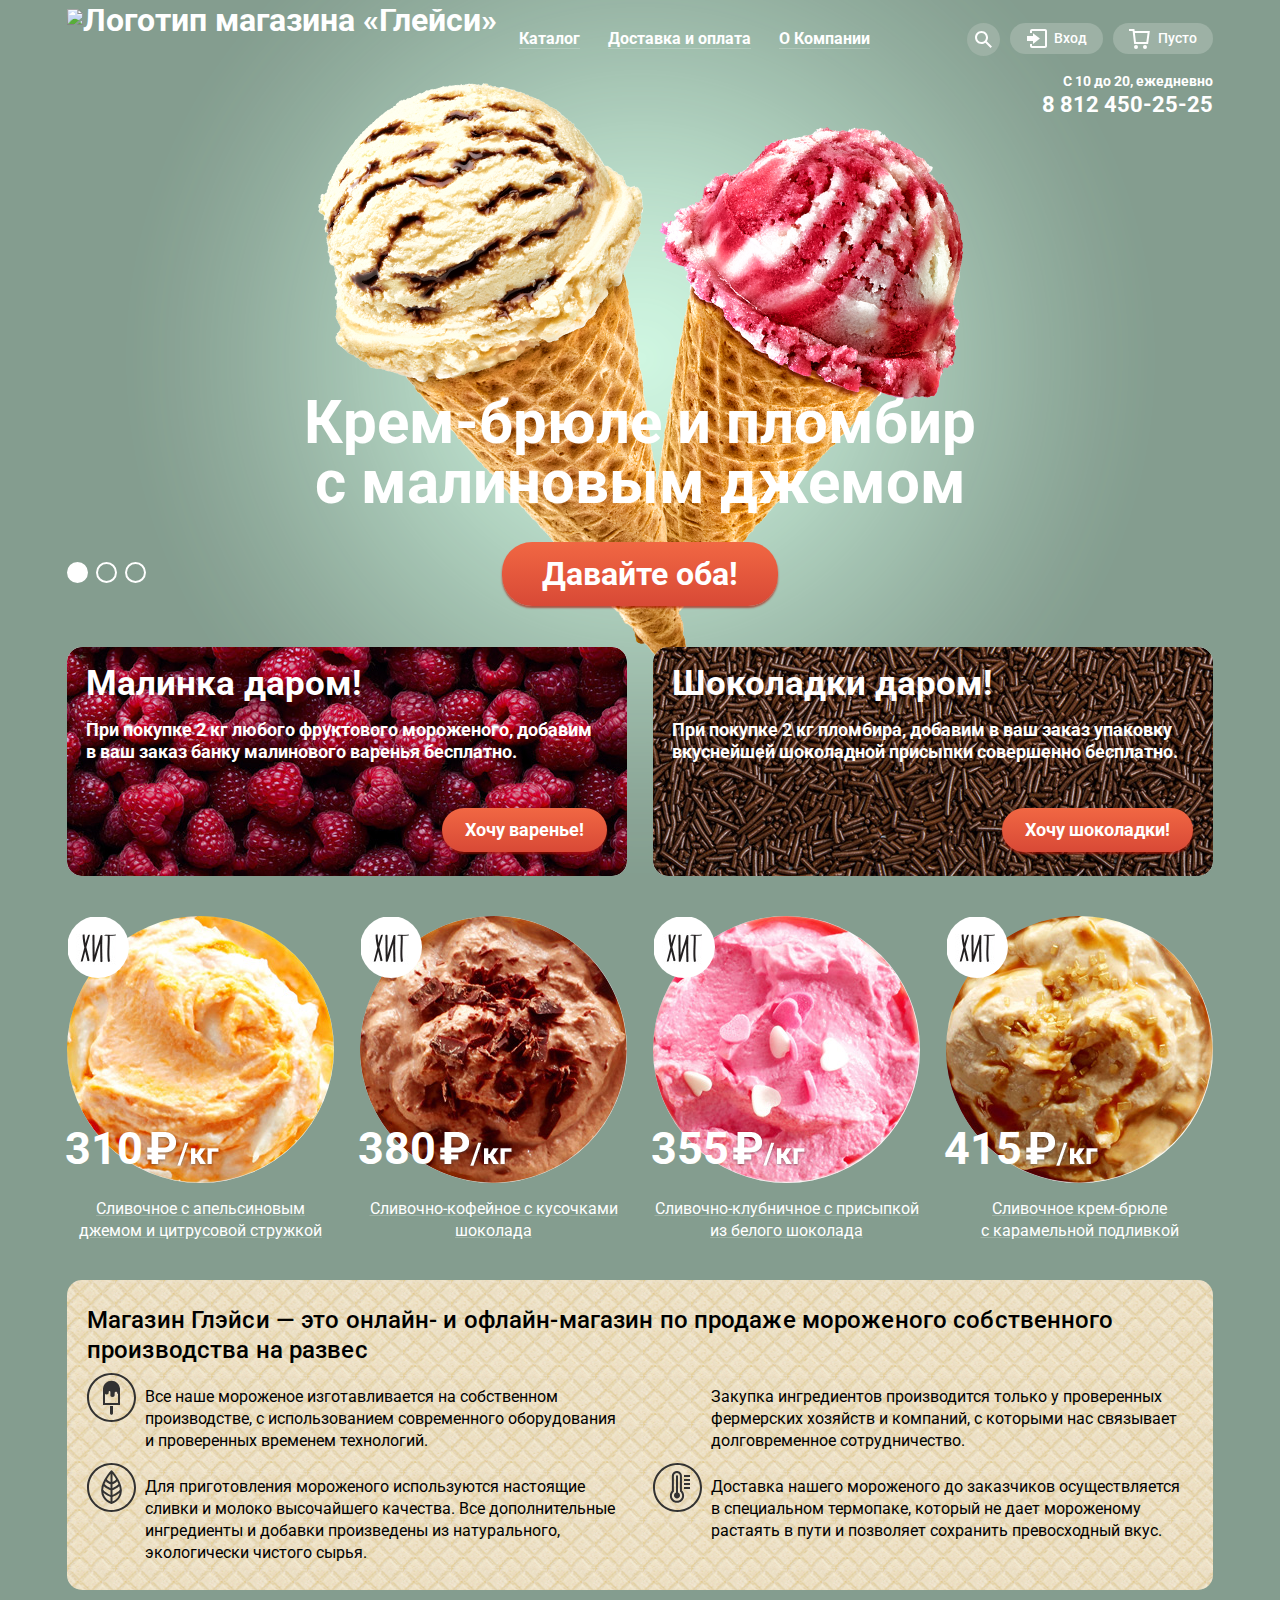
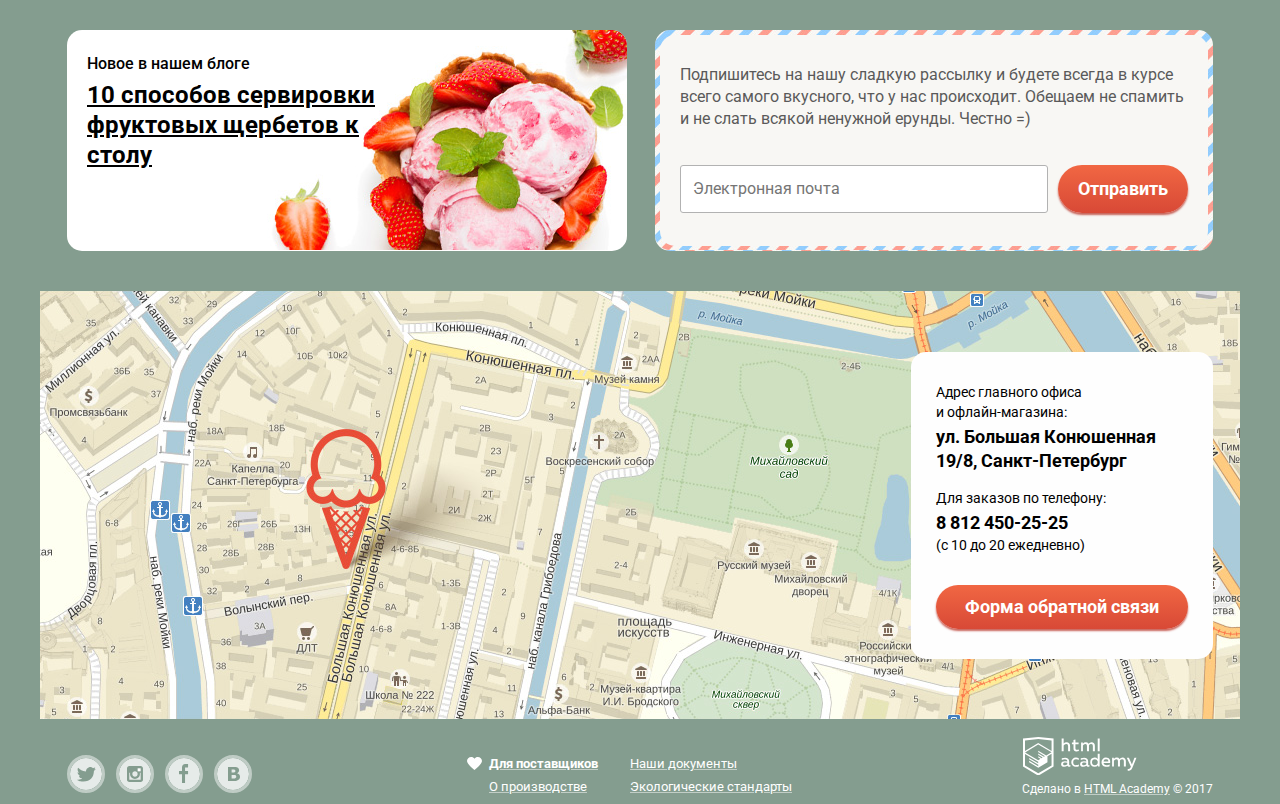
==== index.html @ 9ae114b9 "Исправил отступы на главной странице" ====
<!DOCTYPE html>
<html lang="ru">
  <head>
    <meta charset="utf-8">
    <title>Глейси - Магазин мороженого</title>
    <link href="https://fonts.googleapis.com/css?family=Roboto:400,500,700&amp;subset=cyrillic" rel="stylesheet">
    <link href="css/normalize.css" rel="stylesheet">
    <link href="css/style.css" rel="stylesheet">
  </head>
  <body>
    <input class="visually-hidden" type="radio" id="product-1" name="toggle" checked>
    <input class="visually-hidden" type="radio" id="product-2" name="toggle">
    <input class="visually-hidden" type="radio" id="product-3" name="toggle">
    <div class="site-wrapper">
      <header class="main-header container">
        <nav class="main-navigation">
          <h1 class="logo"><img src="img/logo.svg" width="156" height="65" alt="Логотип магазина «Глейси»"></h1>
          <ul class="site-navigation list-style">
            <li class="menu">
              <a href="#">Каталог</a>
              <section class="main-menu not-show modal-form">
                <ul class="list-style">
                  <li class="main-menu-item new-menu-item"><a href="#">Новинки</a></li>
                  <li class="main-menu-item"><a href="catalog.html">Сливочное</a></li>
                  <li class="main-menu-item"><a href="#">Щербеты</a></li>
                  <li class="main-menu-item"><a href="#">Фруктовый лед</a></li>
                  <li class="main-menu-item"><a href="#">Мелорин</a></li>
                </ul>
              </section>
            </li>
            <li><a href="#">Доставка и оплата</a></li>
            <li><a href="#">О Компании</a></li>
          </ul> 
          <div class="wrapper">
            <ul class="user-navigation list-style">
                <li class="modal-search">
                  <label class="user-link search-link" for="search-value">
                    <svg version="1.1" xmlns="http://www.w3.org/2000/svg" xmlns:xlink="http://www.w3.org/1999/xlink" x="0px" y="0px" width="17px" height="17px" viewBox="0 0 17 17" enable-background="new 0 0 17 17" xml:space="preserve">
                        <path fill="#FFFFFF" d="M16.958,15.527L11.75,10.32C12.533,9.247,13,7.93,13,6.5C13,2.91,10.09,0,6.5,0S0,2.91,0,6.5
                          S2.91,13,6.5,13c1.438,0,2.763-0.473,3.839-1.263l5.205,5.204L16.958,15.527z M6.5,11C4.019,11,2,8.981,2,6.5S4.019,2,6.5,2
                          S11,4.019,11,6.5S8.981,11,6.5,11z"/>
                    </svg>
                    Поиск
                  </label>
                  <form class="modal-form search-form not-show" action="https://echo.htmlacademy.ru" method="post">
                    <input class="form-field" type="text" id="search-value" name="search-request" placeholder="Что ищем?">
                  </form>
                </li>
                <li class="modal-login">
                  <span class="user-link login-link">Вход</span>
                    <form class="modal-form login-form not-show" action="https://echo.htmlacademy.ru" method="post">
                        <label>
                          <span class="visually-hidden">Логин</span>
                          <input class="form-field" type="text" name="login" placeholder="Электронная почта">
                        </label>
                        <label>
                          <span  class="visually-hidden">Пароль</span>  
                          <input class="form-field" type="password" name="password" placeholder="Пароль">
                        </label>
                      <button class="button" type="submit">Войти</button>
                      <p class="login-options link-dark">
                        <a href="#">Забыли пароль?</a>
                        <a href="#">Новая регистрация</a>
                      </p>
                    </form>
                </li>
                <li>
                  <span class="user-link cart-link">Пусто</span>
                </li>
            </ul>
            <div class="info">
              <p  class="schedule">С 10 до 20, ежедневно</p>
              <a class="phone" href="tel:+78124502525">8 812 450-25-25</a>
            </div>
          </div>
        </nav>
      </header>

      <main class="container">
        <section class="slider">
          <div class="slider-controls">
            <label for="product-1">Первый</label>
            <label for="product-2">Второй</label>
            <label for="product-3">Третий</label>
          </div>
          <ul class="slider-list list-style">
              <li class="slider-item slide" id="slide1">
                <h3 class="slide-title">
                  Крем-брюле и пломбир с малиновым джемом
                </h3>
                <a class="button slide-button" href="#">Давайте оба!</a>
              </li>
              <li class="slider-item slide" id="slide2">
                <h3 class="slide-title">
                  Шоколадный пломбир и лимонный сорбет
                </h3>
                <a class="button slide-button" href="#">Давайте оба!</a>
              </li>
              <li class="slider-item slide" id="slide3">
                <h3 class="slide-title">
                  Пломбир с помадкой и клубничный щербет
                </h3>
                <a class="button slide-button" href="#">Давайте оба!</a>
              </li>
          </ul>
        </section>
        <section class="actions">
          <h2 class="visually-hidden">Акции</h2>
          <ul class="action-list list-style">
            <li class="action-item">
              <h3>Малинка даром!</h3>
              <p>При покупке 2&nbsp;кг любого фруктового мороженого, добавим в&nbsp;ваш заказ банку малинового варенья бесплатно.</p>
              <a class="button">Хочу варенье!</a>
            </li>
            <li class="action-item">
              <h3>Шоколадки даром!</h3>
              <p>При покупке 2&nbsp;кг пломбира, добавим в&nbsp;ваш заказ упаковку вкуснейшей шоколадной присыпки совершенно бесплатно.</p>
              <a class="button">Хочу шоколадки!</a>
            </li>
          </ul>
        </section>
        <section class="bestsellers">
          <h2 class="visually-hidden">Хиты продаж</h2>
          <ul class="catalog-list list-style link-light">
            <li class="catalog-item">
              <article>
                <img src="img/icecream-1.jpg" width="267" height="267" alt="Сливочное с апельсиновым джемом и цитрусовой стружкой">
                <span class="catalog-price">310</span>
                <h3>
                  <a href="#">Сливочное с&nbsp;апельсиновым джемом и&nbsp;цитрусовой стружкой</a>
                </h3>
              </article>
            </li>
            <li class="catalog-item">
              <article>
                  <img src="img/icecream-2.jpg" width="267" height="267" alt="Сливочно-кофейное с кусочками шоколада">
                  <span class="catalog-price">380</span>
                  <h3>
                    <a href="#">Сливочно-кофейное с&nbsp;кусочками шоколада</a>
                  </h3>
                </article>
            </li>
            <li class="catalog-item">
              <article>
                <img src="img/icecream-3.jpg" width="267" height="267" alt="Сливочно-клубничное с присыпкой из белого шоколада">
                <span class="catalog-price">355</span>
                <h3>
                  <a href="#">Сливочно-клубничное с&nbsp;присыпкой из&nbsp;белого шоколада</a>
                </h3>
              </article>
            </li>
            <li class="catalog-item">
              <article>
                <img src="img/icecream-4.jpg" width="267" height="267" alt="Сливочное крем-брюле с карамельной подливкой">
                <span class="catalog-price">415</span>
                <h3>
                  <a href="#">Сливочное крем-брюле с&nbsp;карамельной подливкой</a>
                </h3>
              </article>
            </li>
          </ul>
        </section>
        <section class="about-us">
          <h2 class="visually-hidden">О нас</h2>
          <p class=about-us-description>Магазин Глэйси&nbsp;&mdash; это онлайн- и&nbsp;офлайн-магазин по&nbsp;продаже мороженого собственного производства на&nbsp;развес</p>
          <ul class="about-us-list list-style">
            <li class="about-us-item technology">
              <p>Все наше мороженое изготавливается на&nbsp;собственном производстве, с&nbsp;использованием современного оборудования и&nbsp;проверенных временем технологий.</p>
            </li>
            <li class="about-us-item ingredients">
              <p>Закупка ингредиентов производится только у&nbsp;проверенных фермерских хозяйств и&nbsp;компаний, с&nbsp;которыми нас связывает долговременное сотрудничество.</p>
            </li>
            <li class="about-us-item natural">
                <p>Для приготовления мороженого используются настоящие сливки и&nbsp;молоко высочайшего качества. Все дополнительные ингредиенты и&nbsp;добавки произведены из&nbsp;натурального, экологически чистого сырья.</p>
            </li>
            <li class="about-us-item delivery">
              <p>Доставка нашего мороженого до&nbsp;заказчиков осуществляется в&nbsp;специальном термопаке, который не&nbsp;дает мороженому растаять в&nbsp;пути и&nbsp;позволяет сохранить превосходный вкус.</p>
            </li>
          </ul>
        </section>
        <div class="columns">
          <article class="from-blog">
            <p class="from-blog-title">Новое в нашем блоге</p>
            <h2><a href="#">10 способов сервировки фруктовых щербетов к столу</a></h2>
          </article>
          <section class="subscribe">
            <div class="subscribe-inner">
              <h2 class="visually-hidden">Подписка</h2>
              <p class="subscribe-description">Подпишитесь на&nbsp;нашу сладкую рассылку и&nbsp;будете всегда в&nbsp;курсе всего самого вкусного, что у&nbsp;нас происходит. Обещаем не&nbsp;спамить и&nbsp;не&nbsp;слать всякой ненужной ерунды. Честно =)</p>
              <form class="subscribe-form" action="https://echo.htmlacademy.ru" method="post">
                <input class="subscribe-form-field" type="text" name="e-mail" placeholder="Электронная почта">
                <button class="button" type="submit">Отправить</button>
            </form>
            </div>
          </section>
        </div>
        <section class="map">
          <article class="adress">
            <p>Адрес главного офиса <br> и&nbsp;офлайн-магазина:</p>
            <p>ул. Большая Конюшенная 19/8, Санкт-Петербург</p>
            <p>Для заказов по&nbsp;телефону:</p>
            <a href="tel:+78124502525">8 812 450-25-25</a>
            <p>(с 10 до 20 ежедневно)</p>
            <button class="button" type="submit">Форма обратной связи</button>
          </article>
        </section>
        <section class="feedback not-show">
          <form action="https://echo.htmlacademy.ru" method="post">
            <h2 class="visually-idden">Форма обратной связи</h2>
            <p class="feedback-statement">Мы обязательно Вам ответим!</p>
            <p>
              <label>
                <span>Имя:</span>
                <input class="form-field" type="text" name="name" placeholder="Как вас зовут?">
              </label>
            </p>
            <p>
              <label>
                <span>E-mail:</span>
                <input class="form-field" type="text" name="email" placeholder="Ваша почта для ответа?">
              </label>
            </p>
            <p>
              <label>
                <span>Сообщение:</span>
                <textarea name="feedback" placeholder="Напишите что-нибудь..." rows="5"></textarea>
              </label>
            </p>
            <button class="button" type="submit">Отправить</button>
          </form>
          <button class="modal-close" type="button">Закрыть</button>
        </section>
      </main>

      <footer class="page-footer container">
        <div class="footer-social">
          <ul class="social-list list-style">
            <li class="social-button">
              <a href="#">
                <svg version="1.1" xmlns="http://www.w3.org/2000/svg" xmlns:xlink="http://www.w3.org/1999/xlink" x="0px" y="0px" width="32px" height="32px" viewBox="0 0 32 32" enable-background="new 0 0 32 32" xml:space="preserve">
                  <path fill="#FFFFFF" d="M16,0C7.164,0,0,7.164,0,16c0,8.837,7.164,16,16,16c8.837,0,16-7.163,16-16C32,7.164,24.837,0,16,0z
                    M23.944,12.809c-0.251,6.516-3.463,10.832-10.992,10.702c-0.14,0-0.205,0-0.233,0c-0.015,0-0.021,0-0.021,0
                    c-0.029,0-0.094,0-0.232,0c-0.447,0-4.543-0.443-5.344-1.823c2.479,0.19,4.247-0.406,5.12-1.136
                    c-1.048-0.289-2.923-0.461-3.251-2.848c0.384,0.104,0.618,0.221,1.299,0.113c-1.307-0.824-2.758-1.519-2.679-3.643
                    c0.311,0.317,1.164,0.518,1.46,0.457c-0.768-0.233-2.149-3.244-0.974-4.781c1.984,1.79,4.075,3.482,7.804,3.643
                    c0.227-2.214,1.24-3.699,3.168-4.325c1.84-0.479,3.255,0.26,3.901,1.138c0.737-0.224,1.453-0.466,2.193-0.685
                    c-0.004,0.833-0.569,1.463-0.935,1.709c0.747,0.165,1.423-0.475,1.423-0.475C25.467,11.818,24.557,12.58,23.944,12.809z"/>
                </svg>
                Твиттер
              </a>
            </li>
            <li class="social-button">
              <a href="#">
                  <svg version="1.1" id="Layer_1" xmlns="http://www.w3.org/2000/svg" xmlns:xlink="http://www.w3.org/1999/xlink" x="0px" y="0px" width="32px" height="32px" viewBox="0 0 32 32" enable-background="new 0 0 32 32" xml:space="preserve">
                    <path fill="#FFFFFF" d="M20.916,16c0,2.728-2.211,4.938-4.938,4.938S11.039,18.728,11.039,16c0-0.394,0.051-0.773,0.138-1.14
                      h-0.897v6.838h11.396V14.86h-0.897C20.865,15.227,20.916,15.606,20.916,16z"/>
                    <path fill="#FFFFFF" d="M15.978,18.659c1.466,0,2.659-1.193,2.659-2.659s-1.193-2.659-2.659-2.659
                      c-1.466,0-2.659,1.193-2.659,2.659S14.511,18.659,15.978,18.659z"/>
                    <rect x="18.637" y="10.302" fill="#FFFFFF" width="3.039" height="3.039"/>
                    <path fill="#FFFFFF" d="M16,0C7.164,0,0,7.164,0,16c0,8.837,7.164,16,16,16c8.837,0,16-7.163,16-16C32,7.164,24.837,0,16,0z
                       M23.955,21.698c0,1.254-1.025,2.279-2.279,2.279H10.279C9.026,23.978,8,22.952,8,21.698V10.302c0-1.253,1.026-2.279,2.279-2.279
                      h11.396c1.254,0,2.279,1.026,2.279,2.279V21.698z"/>
                  </svg>
                  Инстаграм    
              </a>
            </li>
            <li  class="social-button">
              <a href="#">
                  <svg version="1.1" id="Layer_1" xmlns="http://www.w3.org/2000/svg" xmlns:xlink="http://www.w3.org/1999/xlink" x="0px" y="0px" width="32px" height="32px" viewBox="0 0 32 32" enable-background="new 0 0 32 32" xml:space="preserve">
                    <path fill="#FFFFFF" d="M16,0C7.164,0,0,7.163,0,16s7.164,16,16,16c8.837,0,16-7.164,16-16S24.837,0,16,0z M20.062,9.455h-3.021
                      v3.444h3.021v3.445h-3.021v8.61h-3.021v-8.61H11v-3.445h3.021V9.455c0-1.902,1.353-3.445,3.021-3.445h3.021V9.455z"/>
                  </svg>
                  Фейсбук  
              </a>
            </li>
            <li class="social-button">
              <a href="#">
                <svg version="1.1" id="Layer_1" xmlns="http://www.w3.org/2000/svg" xmlns:xlink="http://www.w3.org/1999/xlink" x="0px" y="0px" width="32px" height="32px" viewBox="0 0 32 32" enable-background="new 0 0 32 32" xml:space="preserve">
                  <path fill="#FFFFFF" d="M16.637,14.495c0.402-0.019,0.719-0.082,0.951-0.188c0.326-0.145,0.54-0.33,0.641-0.559
                    c0.101-0.229,0.15-0.496,0.15-0.797c0-0.232-0.058-0.465-0.174-0.697c-0.116-0.232-0.322-0.405-0.617-0.517
                    c-0.264-0.1-0.592-0.155-0.984-0.165c-0.392-0.009-0.943-0.014-1.652-0.014h-0.339v2.965h0.565
                    C15.749,14.523,16.235,14.514,16.637,14.495z"/>
                  <path fill="#FFFFFF" d="M18.118,17.084c-0.282-0.081-0.672-0.125-1.166-0.132c-0.494-0.006-1.012-0.009-1.55-0.009h-0.79v3.493
                    h0.264c1.014,0,1.74-0.003,2.18-0.009c0.438-0.007,0.843-0.088,1.212-0.245c0.377-0.157,0.633-0.364,0.774-0.625
                    s0.214-0.562,0.214-0.9c0-0.446-0.088-0.788-0.261-1.03C18.825,17.386,18.531,17.204,18.118,17.084z"/>
                  <path fill="#FFFFFF" d="M16,0C7.164,0,0,7.164,0,16c0,8.837,7.164,16,16,16c8.837,0,16-7.163,16-16C32,7.164,24.837,0,16,0z
                      M22.602,20.531c-0.273,0.533-0.646,0.976-1.124,1.327c-0.552,0.415-1.161,0.71-1.823,0.886s-1.501,0.264-2.519,0.264h-6.121V8.987
                    h5.443c1.13,0,1.957,0.038,2.48,0.113c0.524,0.076,1.045,0.242,1.561,0.5c0.533,0.27,0.929,0.632,1.189,1.087
                    c0.26,0.455,0.392,0.975,0.392,1.558c0,0.678-0.179,1.278-0.536,1.795c-0.358,0.518-0.863,0.92-1.517,1.208v0.075
                    c0.917,0.182,1.642,0.559,2.179,1.13c0.537,0.571,0.807,1.325,0.807,2.261C23.013,19.392,22.875,19.997,22.602,20.531z"/>
                </svg>
                 Вконтакте 
              </a>
            </li>
        </ul>
        </div>
        <nav class="footer-navigation link-light">
          <ul class="footer-navigation-list list-style">
            <div class="column">
              <li class="footer-navigation-item footer-navigation-importantitem"><a href="#">Для поставщиков</a></li>
              <li class="footer-navigation-item"><a href="#">О производстве</a></li>
            </div>
            <div class="column">
              <li class="footer-navigation-item"><a href="#">Наши документы</a></li>
              <li class="footer-navigation-item"><a href="#">Экологические стандарты</a></li>
            </div> 
          </ul>
        </nav>
        <p class="footer-copyright link-light">
          <a class="logo" href="https://htmlacademy.ru/intensive/htmlcss"><img src="img/logo-htmlacademy-small.svg" width="120" height="38" alt="HTML Academy"></a>
          Сделано в <a href="https://htmlacademy.ru/intensive/htmlcss">HTML Academy</a> © 2017
        </p>
      </footer>

    </div>
  </body>
</html>
---- css/style.css ----
body {
	margin: 0;
	padding: 0;
  font-family: "Roboto", sans-serif;
	font-size: 16px;
	line-height: 22px;
	font-weight: 400;
	color: #ffffff;
	background-color: #849d8f;
}

.site-wrapper {
	min-width: 940px;
	background-color: #849d8f;
	background-image: url("../img/icecream-slide-1.png");
	background-repeat: no-repeat;
	background-position: top center;
	min-height: 100vh;
	transition: background-image 0.5s ease, background-color 0.5s ease;
  }

.site-wrapper::before,
.site-wrapper::after {
	content: "";

	visibility: hidden;
}
	
.site-wrapper::before {
	background-image: url("../img/icecream-slide-2.png");
}
	
.site-wrapper::after {
	background-image: url("../img/icecream-slide-3.png");
}

.not-show {
	display: none;
}

.list-style {
	list-style: none;
	padding: 0;
	margin: 0;
}

.main-header a {
	text-decoration: none;
}

.main-navigation {
	display: flex;
	padding:0;
	margin:0;
	padding-top:9px;
}

.main-navigation .logo {
	padding: 0;
	margin: 0;
	margin-right: 8px;
}

.site-navigation {
	display: flex;
	justify-content: flex-start;
	align-items: flex-start;

	font-size: 16px;
	line-height: 18px;
	font-weight: 700;

	padding-top: 13px;

}

.site-navigation li {
	padding: 0;
	margin: 0;
}

.site-navigation a {
	display: block;
	margin: 0;
	padding: 8px 14px;
	position: relative;
	color: #ffffff;
}

.site-navigation a::after {
	content: "";
	position: absolute;
	left: 14px;
	right: 14px;
	bottom: 7px;
	display: inline-block;
	height: 1px;
	background-color: rgba(255,255,255,0.2)
}

.site-navigation a:hover,
.site-navigation a:focus {
	background-color: #f7f6f3;
	color: #000000;
	border-radius: 50px;
}

.user-navigation {
	font-size: 14px;
	line-height: 16px;
	font-weight: 500;
	display: flex;
	padding-top: 14px;
	margin-bottom: 17px; 
}

.user-link {
	display: block;
	padding: 7px 16px;
	margin-right:10px;
	background-color: #9db1a5;
	border-radius: 50px;
	padding-bottom: 8px;
}

.user-link:hover {
	background-color: #f4f3f0;
	color: #000000;
}

.cart-link {
	position: relative;
	padding-left: 45px;
	margin-right: 0;
}

.cart-link::before {
	content: "";
  width: 25px;
  height: 25px;
	position: absolute;
	left: 14px;
	top: 3px;
	background-image: url(../img/cart-empty.svg);
	background-repeat: no-repeat;
	background-position: center center;
}

.cart-link:hover::before {
	background-image: url(../img/cart-empty-hover.svg);
}

.not-empty {
	position: relative;
	padding-left: 47px;
	background-color: #f7f6f3;
	color: #000000;
}

.not-empty::before {
	content: "";
  width: 25px;
  height: 25px;
	position: absolute;
	left:16px;
	top: 4px;
	background-image: url(../img/cart-full.svg);
	background-repeat: no-repeat;
	background-position: center;
}

.login-link {
	position: relative;
	padding-left: 44px;
}

.login-link::before {
	content: "";
  width: 25px;
  height: 25px;
	position: absolute;
	left: 15px;
	top: 3px;
	background-image: url(../img/enter.svg);
	background-repeat: no-repeat;
	background-position: center center;
}

.login-link:hover::before {
	background-image: url(../img/enter-hover.svg);
}

.search-link {
	position: relative;
	font-size: 0;
	line-height: 0;
	padding: 8px;
}

.search-link:hover path {
	fill: #000000;
}

.info{
	margin: 0;
	padding: 0;
}

.info p {
	margin: 0;
	padding: 0;
}

.info .schedule {
	font-size: 14px;
	line-height: 16px;
	font-weight:700;
	text-align: end;
	margin-bottom: 4px;
}

.phone {
	font-size: 22px;
	line-height: 24px;
	color: #ffffff;
	text-decoration: none;
	font-weight:700;
}

.slider {
	position: relative;
	padding-top: 275px;
	text-align: center;
	color: #ffffff;
}

.slide-title {
	width: 700px;
	margin: 0 auto;
	margin-bottom: 29px;
	font-size: 60px;
	line-height: 60px;
	font-weight: 700;
}

.slider .button {
	padding: 10px 40px;
	font-weight: 700;
  font-size: 32px;
	line-height: 44px;
	text-decoration: none;
	margin-bottom: 41px;
}

.slider-controls label {
  display: inline-block;
  width: 17px;
  height: 17px;
  margin-right: 8px;
  vertical-align: top;
  background-color: transparent;
  border: 2px solid #ffffff;
  border-radius: 50%;
  cursor: pointer;
}

.slider-controls {
  position: absolute;
  bottom: 63px;
  left: 0;
  z-index: 20;
  font-size: 0;
}

.slide {
	display: none;
}

#product-1:checked ~ .site-wrapper #slide1,
#product-2:checked ~ .site-wrapper #slide2,
#product-3:checked ~ .site-wrapper #slide3 {
  display: block;
}

#product-1:checked ~ .site-wrapper label[for="product-1"],
#product-2:checked ~ .site-wrapper label[for="product-2"],
#product-3:checked ~ .site-wrapper label[for="product-3"] {
  background-color: #ffffff;
}

#product-1:checked ~ .site-wrapper {
  background-color: #849d8f;
  background-image: url("../img/icecream-slide-1.png");
}

#product-2:checked ~ .site-wrapper {
  background-color: #8996a6;
  background-image: url("../img/icecream-slide-2.png");
}

#product-3:checked ~ .site-wrapper {
  background-color: #9d8b84;
  background-image: url("../img/icecream-slide-3.png");
}

.action-list {
	display:flex;
	justify-content: space-between;
}

.action-item {
	box-sizing: border-box;
	padding-top: 16px;
	padding-left:  19px;
	padding-bottom: 24px;
	padding-right: 20px; 
	width: 560px;
	border-radius: 15px;
	background-color: #5a5a5a;
	position: relative;
	display: flex;
	flex-direction: column;
}

.action-item:first-child {
	background-color: #611020;
	background-image: url("../img/raspberry-back.jpg");
	background-repeat: no-repeat;
	background-position: top center;
}

.action-item:last-child {
	background-color: #41281d;
	background-image: url("../img/chokolate-back.jpg");
	background-repeat: no-repeat;
	background-position: top center;
}

.action-item h3 {
	padding: 0;
	margin: 0;
	font-size: 35px;
	line-height: 41px;
	font-weight: 700;
	margin-bottom: 15px;
}

.action-item p {
	padding: 0;
	margin: 0;
	font-size: 18px;
	line-height: 22px;
	font-weight: 700;
	margin-bottom: 45px;
}

.action-item .button {
	align-self: flex-end;
	padding: 10px 23px;
}

.actions {
	margin-bottom: 40px;
}

.bestsellers .catalog-item::before
{
	content: "";
	width: 62px;
	height: 62px;
	position: absolute;
	background-image: url("../img/hit.jpg");
	background-repeat: no-repeat;
	background-position: center center;
	border-radius: 50%;
}

.bestsellers {
	margin-bottom: 20px;
}

.about-us {
	background-color: #dfd7c0;
	background-image: url(../img/wafle-back-piece.jpg);
	background-repeat: repeat;
	border-radius: 15px;
	color: #000000;
	box-sizing: border-box;
	padding: 25px 20px;
	padding-bottom: 18px;
	margin-bottom: 40px;
}

.about-us-description {
	font-size: 24px;
	line-height: 30px;
	font-weight: 500;
	letter-spacing: 0.005em;
	margin: 0;
	padding: 0;
	padding-bottom: 5px;
}

.about-us-list {
	display: flex;
	flex-wrap: wrap;
	justify-content: space-between;
	align-items: flex-start;
}

.about-us-item {
	width: 540px;
	padding: 0;
	margin:0;
}

.about-us-item p {
	padding-left: 58px;
	padding-top: 16px;
	padding-right: 0;
	padding-bottom: 8px;
	margin:0;
	position: relative;
}

.technology p::before {
	content: "";
	position: absolute;
	width: 49px;
	height: 49px;
	background-image: url(../img/icecream.svg);
	background-repeat: no-repeat;
	background-position: center center;
	left: 0px;
	top: 3px;
}

.ingredients p::before {
	content: "";
	position: absolute;
	width: 49px;
	height: 49px;
	background-image: url(../img/cow.svg);
	background-repeat: no-repeat;
	background-position: center center;
	left: 0px;
	top: 3px;
}

.natural p::before {
	content: "";
	position: absolute;
	width: 49px;
	height: 49px;
	background-image: url(../img/leaf.svg);
	background-repeat: no-repeat;
	background-position: center center;
	left: 0px;
	top: 3px;
}

.delivery p::before {
	content: "";
	position: absolute;
	width: 49px;
	height: 49px;
	background-image: url(../img/temperature.svg);
	background-repeat: no-repeat;
	background-position: center center;
	left: 0px;
	top: 3px;
}


.from-blog-title {
	font-weight: 500;
}

.from-blog {
	color: #000000;
	background-color: #ffffff;
	background-image: url("../img/strawbery-back.jpg");
	background-repeat: no-repeat;
	box-sizing: border-box;
	width: 560px;
	margin:0;
	padding-left: 20px;
	padding-top: 23px;
	padding-right: 250px;
	padding-bottom:25px;
	border-radius: 15px;
}

.from-blog a {
	text-decoration: underline;
	color: #000000;
	font-size: 24px;
	line-height: 30px;
	font-weight:700;
}

.from-blog h2,
.from-blog p {
	margin: 0;
}

.from-blog .from-blog-title {
	margin-bottom: 5px;
}

.subscribe {
	width: 548px;
	padding: 5px;
	background-image: url("../img/post-back.jpg");
	border-radius: 15px;
}

.subscribe-inner {
	background-color: #f8f7f4;
	border-radius: 15px;
	color: #5a5a5a;
	padding: 29px 20px;
}

.subscribe-form {
	display:flex;
	justify-content: space-between;
	margin-bottom: 4px;
}

.subscribe p {
	margin:0;
	margin-bottom: 35px;
}

.subscribe-form-field {
	padding: 10px 12px;
	flex-grow: 1;
	margin-right: 10px;
}

.map {
	position: relative;
	width: 1200px;
	height: 428px;
	background-image: url("../img/map.jpg");
	background-repeat: no-repeat;
	background-position: center center;
	margin-left: -27px;
	margin-bottom: 18px;
}

.adress {
	display: flex;
	flex-direction: column;
	width: 252px;
	color: #000000;
	background-color: #fefefe;
	border-radius: 15px;
	position: absolute;
	right:27px;
	bottom: 60px;
	padding: 30px 25px;
}

.adress p {
	margin: 0;
	padding: 0;
}

.adress p:nth-of-type(2n+1) {
	font-size: 14px;
	line-height: 20px;
	font-weight: 400;
	margin-bottom: 3px;
}

.adress p:nth-of-type(2) {
	font-size: 18px;
	line-height: 24px;
	font-weight: 700;
	margin-bottom: 15px;
}

.adress p:last-of-type {
	font-size: 14px;
	line-height: 20px;
	font-weight: 400;
	margin-bottom: 30px;
}

.adress a {
	font-size: 18px;
	line-height: 24px;
	font-weight: 700;
	color: #000000;
	text-decoration: none;
}

.adress .button {
	padding: 10px 25px;
}

.page-footer {
	display: flex;
	justify-content: flex-start;
}

.social-list {
	display: flex;
	flex-wrap: wrap;
	width: 400px;
	font-size: 0;
	line-height: 0;
	margin-top: 18px;
}

.social-button svg {
	border-radius: 50%;
	border: 3px solid #bfccc5; 
}

.social-button path {
	fill: #e6ebe9;
}

.social-button:hover path {
	fill: #ffffff;
}

.social-button:active path {
	fill: #e9e9e9;
}

.social-button {
	display: inline-block;
	box-sizing: border-box;
	margin-right: 11px;
	margin-bottom: 11px;
}

.footer-navigation-list {
	display: flex;
	flex-wrap: wrap;
	justify-content: flex-start;
	margin-top:18px;
}

.column {
	margin-right: 10px;
}

.footer-navigation-item {
	font-size: 13px;
	line-height: 18px;
	padding-left: 22px;
	margin-bottom: 5px;  
}

.footer-navigation-importantitem {
	font-weight: 700;
}

.footer-navigation-importantitem a {
	position: relative;
}

.footer-navigation-importantitem a::before {
	content:"";
	width: 16px;
	height: 16px;
	position: absolute;
	left:-23px;
	background-image: url(../img/heart.svg);
	background-position: center center;
	background-repeat: no-repeat;
}


.footer-copyright {
	padding: 0;
	margin: 0;
	font-size: 12px;
	line-height: 18px;
	margin-left: auto;
}

.page-footer .logo {
	display: block;
	margin: 0;
	padding: 0;
	margin-left: -5px;
}

 .link-dark a {
	color:#000000;
	text-decoration-color:  rgba(0,0,0,0.2)
}

.link-light a {
	color: #ffffff;
	text-decoration-color: rgba(255,255,255,0.5)
}

.link-dark a:hover,
.link-dark a:focus,
.link-dark a:active {
	color: #e84d37;
	text-decoration-color: rgba(232,77,55,0.5)
}

.link-light a:hover,
.link-light a:focus,
.link-light a:active {
	color: #ffbc9e;
	text-decoration-color: rgba(255,188,158,0.5)
}

input[type="text"],
input[type="password"] {
	font-color: #323232;
	border-radius: 3px;
	line-height: 24px;
	border: 1px solid #b2b2b2;
}

input[type="text"]:hover,
input[type="password"]:hover {
	box-shadow: 0 0 0 2px #9a9a9a;
}

.button {
  display: inline-block;
	font: inherit;
	font-size: 18px;
	line-height: 24px;
	font-weight:700;
	text-align: center;
  color: #ffffff;
  vertical-align: middle;
	border: none;
	border-radius: 30px;
	background: linear-gradient(to bottom, #f16743 , #d84936);
	padding: 12px 20px ;
	box-shadow: 0 2px 2px rgba(172, 16, 0, 0.64);
	border: none;
}

.button:hover,
.button:focus {
	background: linear-gradient(to bottom, #f58569 , #df5c4b);
	box-shadow: 0 2px 2px rgba(172, 16, 0, 1);
}

.button:active {
	background: linear-gradient(to bottom, #f84732 , #d16b4c);
	box-shadow: inset 0 2px 2px rgba(172, 16, 0, 1);

}

.visually-hidden {
  position: absolute;
  clip: rect(0 0 0 0);
  width: 1px;
  height: 1px;
  margin: -1px;
}




/*----------------------------------------------*/




.site-navigation-current > a {
	color: #ffffff;
	display: block;
	padding: 8px 14px;
	margin-left:5px;
	position: relative;
	border-radius: 50px;
	background-color: #d07058;
}

.breadcrumbs {
	font-size: 14px;
	line-height: 16px;
	display: flex;
	margin: 0;
	margin-top:-21px;
	margin-bottom: 4px;
}

.breadcrumbs li {
	position: relative;
	padding-right: 21px;
}

.breadcrumbs li:not(:last-child)::after {
	content: "»";
	position: absolute;
	right: 7px;
}

.inner-page h1 {
	font-size: 35px;
	line-height: 41px;
	font-weight:700;
	margin: 0;
	margin-bottom: 30px;
}

.catalog-price {
	font-size: 45px;
	line-height: 45px;
	font-weight:700;
	position: absolute;
	top:210px;
	left:-2px;
	padding-right: 80px;
}

.catalog-price::after {
	content: "";
	position: absolute;
	width: 77px;
	height: 35px;
	background-image: url(../img/rkg.png);
	background-repeat: no-repeat;
	top:5px;
	right:1px;

}

.catalog-measurement {
	font-size: 24px;
	line-height: 24px;
	font-weight:700;
}

.wrapper {
	display: flex;
	flex-direction: column;
	align-items: flex-end;
	margin-left: auto;
}

.container {
	width: 1146px;
	margin: 0 auto;
	padding: 0 20px;
}

.columns {
	display: flex;
	justify-content: space-between;
	margin-bottom: 40px;
}

.catalog-list {
	display: flex;
	flex-wrap: wrap;
	justify-content: space-between;
}

.catalog-item img {
	border-radius: 50%;
}

.catalog-item button {
	margin-left: 20px;
}

.catalog-item {
	width: 267px;
	position: relative;
}

.catalog-item article {
}

.catalog-item:hover {
}

.catalog-item a {
	font-size: 16px;
	line-height: 22px;
	font-weight: 400;
	display: inline-block;
	text-align: center;
	margin-top: -10px;
	text-decoration: underline;
	text-decoration-color: rgba(255,255,255,0.2);
}

.modal-search,
.modal-login,
.menu,
.modal-cart {
	position: relative;
}

.modal-search:hover form {
	display: block;
	position: absolute;
	top:63px;
	right:0px;
}

.form-field {
	padding: 10px;
}

.search-form .form-field {
	box-sizing: border-box;
	width: 310px;
}

.modal-form {
	background-color:#f8f7f4;
	padding: 20px 15px;
	border-radius: 5px;
	position: relative;
	
}

.modal-login:hover form {
	display: block;
	position: absolute;
	top:63px;
	right:0px;
	z-index: 10;
}

.login-form input {
	box-sizing: border-box;
	width: 240px;
	margin-bottom: 20px;
}

.modal-form a {
	text-decoration: underline;
	font-size: 13px;
	line-height: 24px;
	font-weight: 400;
}

.login-options {
	position: absolute;
	left:125px;
	bottom: 6px;
	display: flex;
	flex-direction: column;
}

.menu:hover .main-menu {
	display: block;
	position: absolute;
	box-sizing: border-box;
	width: 144px;
	z-index: 10;
}

.main-menu {
	padding: 5px;
}
.site-navigation .main-menu-item {
	padding: 0;
	margin: 0;
}

 .site-navigation .main-menu-item a {
	display: block;
	padding: 5px 15px;
	margin: 0;
	text-decoration: none;
	color: #000000;
}

.new-menu-item a {
	font-weight: 700;
}

.main-menu li:first-child {
	border-bottom: 1px solid rgba(0,0,0,0.2);
}

.main-menu li:hover {
	background-color: #fbded8;
}

.main-menu li:focus {
	background-color: #f6b5a5;
}

.main-menu-item-curent {
	background-color: #d07058;
}

.site-navigation .main-menu-item-curent a {
	color: #ffffff;
}

.modal-cart:hover .goods-in-cart {
	display: block;
	position: absolute;
	right: 0px;
	top: 62px;
	z-index: 10;
	width: 540px;
}

.goods-in-cart {
	position: relative;
	color: #000000;
	font-size: 13px;
	line-height: 16px;
	font-weight: 400;
}

.goods-in-cart img {
	border-radius: 50%;
}

.goods-in-cart table {
	border-collapse: collapse;
	margin-bottom: 12px;
}

.goods-in-cart button {
	width: 14px;
	height: 14px;
	border:none;
	background-color: #f8f7f4;
	background-image: url(../img/x.png);
	background-repeat: no-repeat;
	background-position: center center;
}

.goods-in-cart span {
	color: #d6d5d4;
}

.goods-in-cart td {
	padding: 10px 7px;
}

.in-cart-name {
	width: 235px;
}

.in-cart-price {
	width: 120px;
}

.in-cart-sum {
	width: 70px;
}

.total td {
	border-top: 1px solid #efeeeb;
	text-align: right;
	font-weight: 700;
}

.goods-in-cart a {
	position: relative;
	text-decoration: none;
	font-size: 18px;
	line-height: 24px;
	font-weight: 700;
	left:360px;
}
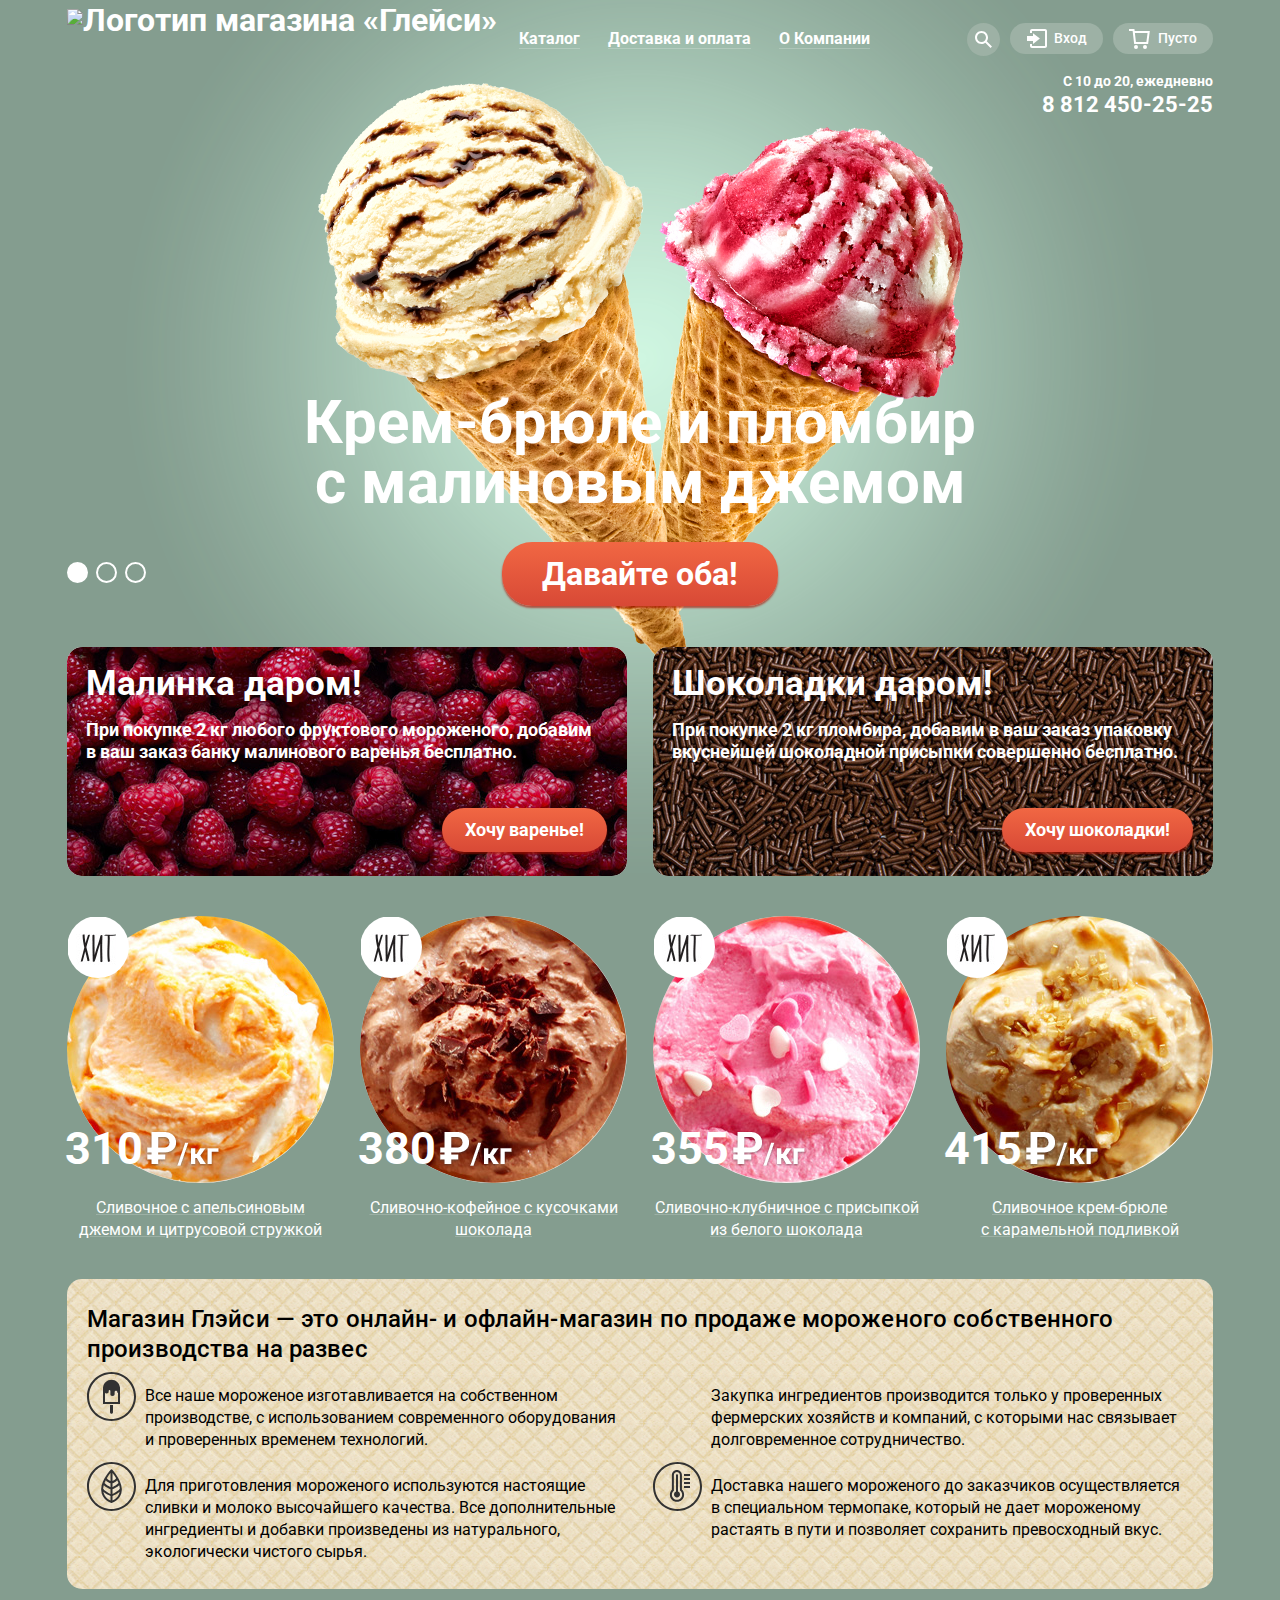
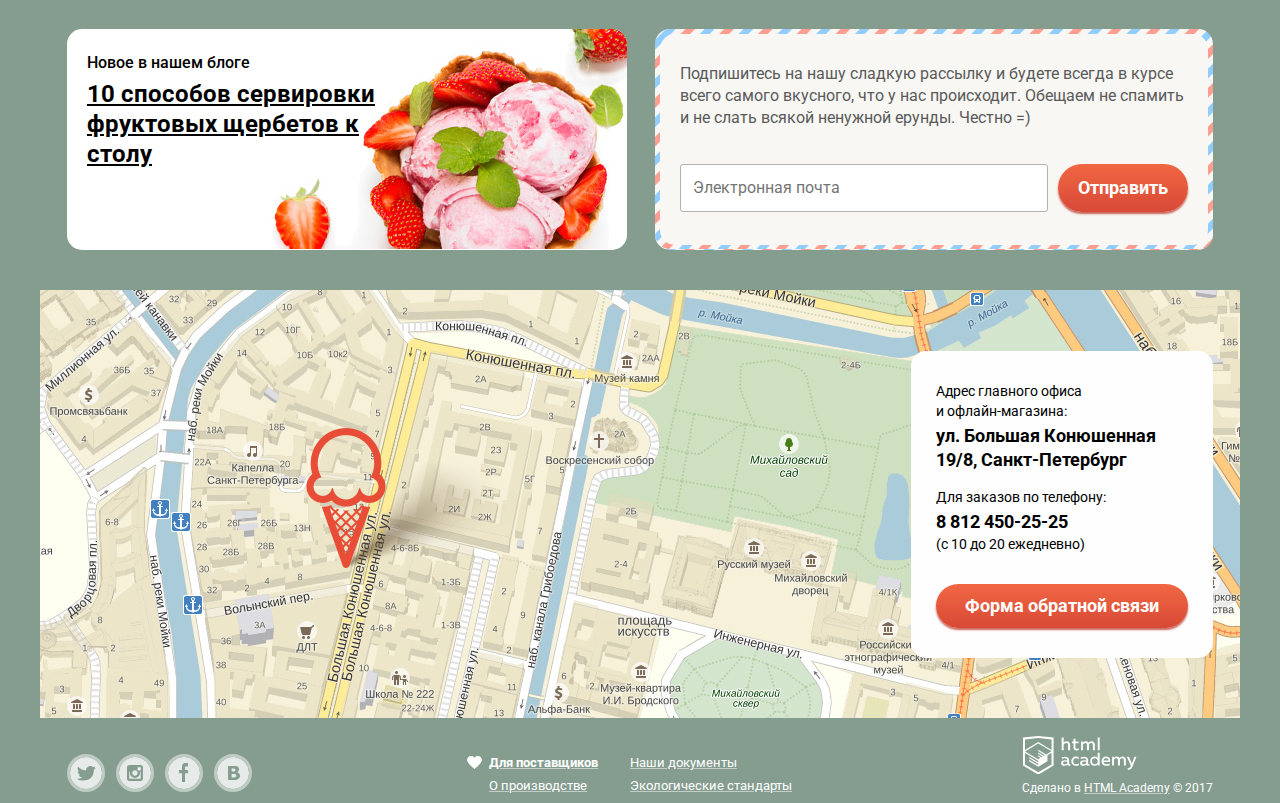
==== commit 7a251937: "Переделал все отступы, описал наведение на карточку товара, добавил пагинацию" ====
--- a/index.html
+++ b/index.html
@@ -17,19 +17,19 @@
           <h1 class="logo"><img src="img/logo.svg" width="156" height="65" alt="Логотип магазина «Глейси»"></h1>
           <ul class="site-navigation list-style">
             <li class="menu">
-              <a href="#">Каталог</a>
+              <a class="site-navigation-link" href="#">Каталог</a>
               <section class="main-menu not-show modal-form">
-                <ul class="list-style">
-                  <li class="main-menu-item new-menu-item"><a href="#">Новинки</a></li>
-                  <li class="main-menu-item"><a href="catalog.html">Сливочное</a></li>
-                  <li class="main-menu-item"><a href="#">Щербеты</a></li>
-                  <li class="main-menu-item"><a href="#">Фруктовый лед</a></li>
-                  <li class="main-menu-item"><a href="#">Мелорин</a></li>
+                <ul class="menu-list list-style">
+                  <li><a class="main-menu-item new-menu-item" href="#">Новинки</a></li>
+                  <li><a class="main-menu-item" href="catalog.html">Сливочное</a></li>
+                  <li><a class="main-menu-item" href="#">Щербеты</a></li>
+                  <li><a class="main-menu-item" href="#">Фруктовый лед</a></li>
+                  <li><a class="main-menu-item" href="#">Мелорин</a></li>
                 </ul>
               </section>
             </li>
-            <li><a href="#">Доставка и оплата</a></li>
-            <li><a href="#">О Компании</a></li>
+            <li><a class="site-navigation-link" href="#">Доставка и оплата</a></li>
+            <li><a class="site-navigation-link" href="#">О Компании</a></li>
           </ul> 
           <div class="wrapper">
             <ul class="user-navigation list-style">
@@ -122,40 +122,44 @@
         <section class="bestsellers">
           <h2 class="visually-hidden">Хиты продаж</h2>
           <ul class="catalog-list list-style link-light">
-            <li class="catalog-item">
-              <article>
+            <li>
+              <article class="catalog-item">
                 <img src="img/icecream-1.jpg" width="267" height="267" alt="Сливочное с апельсиновым джемом и цитрусовой стружкой">
                 <span class="catalog-price">310</span>
                 <h3>
                   <a href="#">Сливочное с&nbsp;апельсиновым джемом и&nbsp;цитрусовой стружкой</a>
                 </h3>
+                <button class="button" type="submit">Быстрый просмотр</button>
               </article>
             </li>
-            <li class="catalog-item">
-              <article>
+            <li>
+              <article class="catalog-item">
                   <img src="img/icecream-2.jpg" width="267" height="267" alt="Сливочно-кофейное с кусочками шоколада">
                   <span class="catalog-price">380</span>
                   <h3>
                     <a href="#">Сливочно-кофейное с&nbsp;кусочками шоколада</a>
                   </h3>
+                  <button class="button" type="submit">Быстрый просмотр</button>
                 </article>
             </li>
-            <li class="catalog-item">
-              <article>
+            <li>
+              <article class="catalog-item">
                 <img src="img/icecream-3.jpg" width="267" height="267" alt="Сливочно-клубничное с присыпкой из белого шоколада">
                 <span class="catalog-price">355</span>
                 <h3>
                   <a href="#">Сливочно-клубничное с&nbsp;присыпкой из&nbsp;белого шоколада</a>
                 </h3>
+                <button class="button" type="submit">Быстрый просмотр</button>
               </article>
             </li>
-            <li class="catalog-item">
-              <article>
+            <li>
+              <article class="catalog-item">
                 <img src="img/icecream-4.jpg" width="267" height="267" alt="Сливочное крем-брюле с карамельной подливкой">
                 <span class="catalog-price">415</span>
                 <h3>
                   <a href="#">Сливочное крем-брюле с&nbsp;карамельной подливкой</a>
                 </h3>
+                <button class="button" type="submit">Быстрый просмотр</button>
               </article>
             </li>
           </ul>
--- a/css/style.css
+++ b/css/style.css
@@ -38,6 +38,25 @@
 	display: none;
 }
 
+.wrapper {
+	display: flex;
+	flex-direction: column;
+	align-items: flex-end;
+	margin-left: auto;
+}
+
+.container {
+	width: 1146px;
+	margin: 0 auto;
+	padding: 0 20px;
+}
+
+.columns {
+	display: flex;
+	justify-content: space-between;
+	margin-bottom: 40px;
+}
+
 .list-style {
 	list-style: none;
 	padding: 0;
@@ -77,9 +96,10 @@
 .site-navigation li {
 	padding: 0;
 	margin: 0;
-}
-
-.site-navigation a {
+	padding-bottom: 5px;
+}
+
+.site-navigation-link {
 	display: block;
 	margin: 0;
 	padding: 8px 14px;
@@ -87,7 +107,7 @@
 	color: #ffffff;
 }
 
-.site-navigation a::after {
+.site-navigation-link::after {
 	content: "";
 	position: absolute;
 	left: 14px;
@@ -98,11 +118,26 @@
 	background-color: rgba(255,255,255,0.2)
 }
 
-.site-navigation a:hover,
-.site-navigation a:focus {
+.site-navigation-link:hover,
+.site-navigation-link:focus {
 	background-color: #f7f6f3;
 	color: #000000;
 	border-radius: 50px;
+}
+
+.site-navigation-link:hover::after {
+	content: "";
+	position: absolute;
+	left: 14px;
+	right: 14px;
+	bottom: 7px;
+	display: inline-block;
+	height: 1px;
+	background-color: #f7f6f3;
+}
+
+.site-navigation a:hover::after {
+	background-color: rgba(255,255,255,0.2)
 }
 
 .user-navigation {
@@ -111,7 +146,11 @@
 	font-weight: 500;
 	display: flex;
 	padding-top: 14px;
-	margin-bottom: 17px; 
+	margin-bottom: 13px; 
+}
+
+.user-navigation li {
+	padding-bottom: 4px;
 }
 
 .user-link {
@@ -152,7 +191,7 @@
 
 .not-empty {
 	position: relative;
-	padding-left: 47px;
+	padding-left: 45px;
 	background-color: #f7f6f3;
 	color: #000000;
 }
@@ -162,7 +201,7 @@
   width: 25px;
   height: 25px;
 	position: absolute;
-	left:16px;
+	left:14px;
 	top: 4px;
 	background-image: url(../img/cart-full.svg);
 	background-repeat: no-repeat;
@@ -373,10 +412,6 @@
 	background-repeat: no-repeat;
 	background-position: center center;
 	border-radius: 50%;
-}
-
-.bestsellers {
-	margin-bottom: 20px;
 }
 
 .about-us {
@@ -766,22 +801,30 @@
   margin: -1px;
 }
 
-
-
-
-/*----------------------------------------------*/
-
-
-
-
 .site-navigation-current > a {
 	color: #ffffff;
 	display: block;
 	padding: 8px 14px;
-	margin-left:5px;
 	position: relative;
 	border-radius: 50px;
 	background-color: #d07058;
+}
+
+.site-navigation-current > a::after {
+	content: "";
+	position: absolute;
+	left: 14px;
+	right: 14px;
+	bottom: 7px;
+	display: inline-block;
+	height: 1px;
+	background-color: #d07058;
+}
+
+.site-navigation-current > a:hover,
+.site-navigation-current > a:focus {
+	color: #000000;
+	background-color:  #f7f6f3;
 }
 
 .breadcrumbs {
@@ -789,7 +832,7 @@
 	line-height: 16px;
 	display: flex;
 	margin: 0;
-	margin-top:-21px;
+	margin-top: -19px;
 	margin-bottom: 4px;
 }
 
@@ -807,81 +850,35 @@
 .inner-page h1 {
 	font-size: 35px;
 	line-height: 41px;
-	font-weight:700;
-	margin: 0;
-	margin-bottom: 30px;
+	font-weight: 700;
+	margin: 0;
+	margin-bottom: 199px;
 }
 
 .catalog-price {
+	display: block;
+	padding: 0;
+	margin: 0;
 	font-size: 45px;
 	line-height: 45px;
-	font-weight:700;
-	position: absolute;
-	top:210px;
-	left:-2px;
+	font-weight: 700;
+	position: relative;
+	margin-top: -63px;
+	margin-left: -2px;
+	margin-bottom: 26px;
 	padding-right: 80px;
 }
 
 .catalog-price::after {
 	content: "";
 	position: absolute;
+	display: inline-block;
 	width: 77px;
 	height: 35px;
 	background-image: url(../img/rkg.png);
 	background-repeat: no-repeat;
-	top:5px;
-	right:1px;
-
-}
-
-.catalog-measurement {
-	font-size: 24px;
-	line-height: 24px;
-	font-weight:700;
-}
-
-.wrapper {
-	display: flex;
-	flex-direction: column;
-	align-items: flex-end;
-	margin-left: auto;
-}
-
-.container {
-	width: 1146px;
-	margin: 0 auto;
-	padding: 0 20px;
-}
-
-.columns {
-	display: flex;
-	justify-content: space-between;
-	margin-bottom: 40px;
-}
-
-.catalog-list {
-	display: flex;
-	flex-wrap: wrap;
-	justify-content: space-between;
-}
-
-.catalog-item img {
-	border-radius: 50%;
-}
-
-.catalog-item button {
-	margin-left: 20px;
-}
-
-.catalog-item {
-	width: 267px;
-	position: relative;
-}
-
-.catalog-item article {
-}
-
-.catalog-item:hover {
+	left: 80px;
+	top: 5px;
 }
 
 .catalog-item a {
@@ -890,9 +887,139 @@
 	font-weight: 400;
 	display: inline-block;
 	text-align: center;
-	margin-top: -10px;
+	margin: 0;
+	padding: 0;
 	text-decoration: underline;
 	text-decoration-color: rgba(255,255,255,0.2);
+}
+
+.catalog-item h3 {
+	margin: 0;
+	padding: 0;
+	margin-bottom: 16px;
+	text-align: center;
+}
+
+.catalog-list li {
+	margin-bottom: 22px;
+}
+
+.catalog-item {
+	position: relative;
+	width: 267px;
+	padding-left: 15px;
+	padding-top: 6px;
+	padding-right: 15px;
+	margin-left: -15px;
+	margin-top: -6px;
+	margin-right: -15px;
+	border-radius: 5px;
+}
+
+.catalog-item button {
+	display: none;
+	margin-left: 20px;
+	padding: 12px 16px;
+	align-self: center;
+
+}
+
+.catalog-item img {
+	border-radius: 50%;
+}
+
+.catalog-item:hover {
+	background-color: rgba(255, 255, 255, 0.2);
+	z-index: 20;
+	padding-bottom: 66px;
+	margin-bottom: -66px;
+}
+
+.catalog-item:hover button {
+	display: block;
+	position: absolute;
+	left: 30px;
+}
+
+
+.catalog-list {
+	display: flex;
+	flex-wrap: wrap;
+	justify-content: space-between;
+}
+
+.inner-page .catalog-list {
+	margin-bottom: 44px;
+}
+
+.pagination-list{
+	display: flex;
+	flex-wrap: wrap;
+	justify-content: flex-end;
+}
+
+.pagination-item {
+  margin-right: 4px;
+}
+
+.pagination-item-previous a {
+  width: 4px;
+  height: 17px;
+  margin-right: 0;
+  background-image: url("../img/page-prev.png");
+  background-repeat: no-repeat;
+  background-position: left center;
+}
+
+.pagination-item-next a {
+  width: 4px;
+  height: 17px;
+  background-image: url("../img/page-next.png");
+  background-repeat: no-repeat;
+  background-position: right center;
+}
+
+.pagination-item a {
+	display: block;
+	padding: 4px 8px;
+	font-size: 16px;
+	line-height: 18px;
+	font-weight: 500;
+	color: #ffffff;
+	border-radius: 50%;
+	text-decoration: none;
+}
+
+.pagination-item a:hover,
+.pagination-item a:focus {
+  background-color: rgba(255, 255, 255, 0.2);
+}
+
+.pagination-item a:active {
+  color: #323232;
+  background-color: #ffffff;
+}
+
+.pagination-item-current a {
+	color: #323232;
+  background-color: #ffffff;
+}
+
+.pagination-item-previous a:hover,
+.pagination-item-next a:hover,
+.pagination-item-previous a:focus,
+.pagination-item-next a:focus {
+  background-color: transparent;
+}
+
+.pagination-item:last-child {
+  margin-right: 0;
+}
+
+.pagination {
+	padding-bottom: 29px;
+	border-bottom: 1px solid rgba(255,255,255,0.2);
+	margin-bottom: 18px;
 }
 
 .modal-search,
@@ -902,20 +1029,8 @@
 	position: relative;
 }
 
-.modal-search:hover form {
-	display: block;
-	position: absolute;
-	top:63px;
-	right:0px;
-}
-
 .form-field {
 	padding: 10px;
-}
-
-.search-form .form-field {
-	box-sizing: border-box;
-	width: 310px;
 }
 
 .modal-form {
@@ -923,14 +1038,26 @@
 	padding: 20px 15px;
 	border-radius: 5px;
 	position: relative;
-	
+	margin-top: 4px;
+}
+
+.modal-search:hover form {
+	display: block;
+	position: absolute;
+	right: 10px;
+	top: 33px;
+}
+
+.search-form .form-field {
+	box-sizing: border-box;
+	width: 310px;
 }
 
 .modal-login:hover form {
 	display: block;
 	position: absolute;
-	top:63px;
-	right:0px;
+	top:33px;
+	right:10px;
 	z-index: 10;
 }
 
@@ -940,7 +1067,7 @@
 	margin-bottom: 20px;
 }
 
-.modal-form a {
+.login-form a {
 	text-decoration: underline;
 	font-size: 13px;
 	line-height: 24px;
@@ -964,38 +1091,46 @@
 }
 
 .main-menu {
-	padding: 5px;
-}
-.site-navigation .main-menu-item {
-	padding: 0;
-	margin: 0;
-}
-
- .site-navigation .main-menu-item a {
+	padding: 0;
+}
+
+.main-menu-item {
+	border-radius: none;
 	display: block;
-	padding: 5px 15px;
-	margin: 0;
+	padding: 5px 21px;
+	margin: 0;
+	margin-bottom: 5px;
 	text-decoration: none;
 	color: #000000;
-}
-
-.new-menu-item a {
+	font-size: 14px;
+	line-height: 16x;
+	font-weight: 400;
+}
+
+.new-menu-item {
 	font-weight: 700;
 }
 
+.menu-list li {
+	padding: 0;
+	margin: 0;
+}
+
 .main-menu li:first-child {
+	margin-top: 5px;
+	margin-bottom: 5px;
 	border-bottom: 1px solid rgba(0,0,0,0.2);
 }
 
-.main-menu li:hover {
+.main-menu-item:hover {
 	background-color: #fbded8;
 }
 
-.main-menu li:focus {
+.main-menu-item:focus {
 	background-color: #f6b5a5;
 }
 
-.main-menu-item-curent {
+.main-menu-curent-item {
 	background-color: #d07058;
 }
 
@@ -1004,29 +1139,34 @@
 }
 
 .modal-cart:hover .goods-in-cart {
-	display: block;
+	display: flex;
+	flex-direction: column;
 	position: absolute;
 	right: 0px;
-	top: 62px;
+	top: 33px;
 	z-index: 10;
-	width: 540px;
 }
 
 .goods-in-cart {
-	position: relative;
 	color: #000000;
 	font-size: 13px;
 	line-height: 16px;
 	font-weight: 400;
+	width: 540px;
+	padding: 20px 15px;
 }
 
 .goods-in-cart img {
+	padding: 0;
+	margin: 0;
 	border-radius: 50%;
 }
 
 .goods-in-cart table {
+	padding: 0;
+	margin: 0;
+	margin-top: 10px;
 	border-collapse: collapse;
-	margin-bottom: 12px;
 }
 
 .goods-in-cart button {
@@ -1037,6 +1177,7 @@
 	background-image: url(../img/x.png);
 	background-repeat: no-repeat;
 	background-position: center center;
+	cursor: pointer;
 }
 
 .goods-in-cart span {
@@ -1044,15 +1185,26 @@
 }
 
 .goods-in-cart td {
-	padding: 10px 7px;
+	vertical-align: top;
+	padding: 0;
+	margin-top: 10px;
+	padding-bottom: 15px;
+}
+
+.in-cart-del-button {
+	width: 26px;
+}
+
+.in-cart-pic {
+	width: 47px;
 }
 
 .in-cart-name {
-	width: 235px;
+	width: 247px;
 }
 
 .in-cart-price {
-	width: 120px;
+	width: 122px;
 }
 
 .in-cart-sum {
@@ -1062,14 +1214,18 @@
 .total td {
 	border-top: 1px solid #efeeeb;
 	text-align: right;
+	font-size: 15px;
+	line-height: 18px;
 	font-weight: 700;
+	padding-top: 10px;
 }
 
 .goods-in-cart a {
-	position: relative;
+	display: inline-block;
 	text-decoration: none;
 	font-size: 18px;
 	line-height: 24px;
 	font-weight: 700;
-	left:360px;
+	align-self: flex-end;
+	padding: 10px 14px;
 }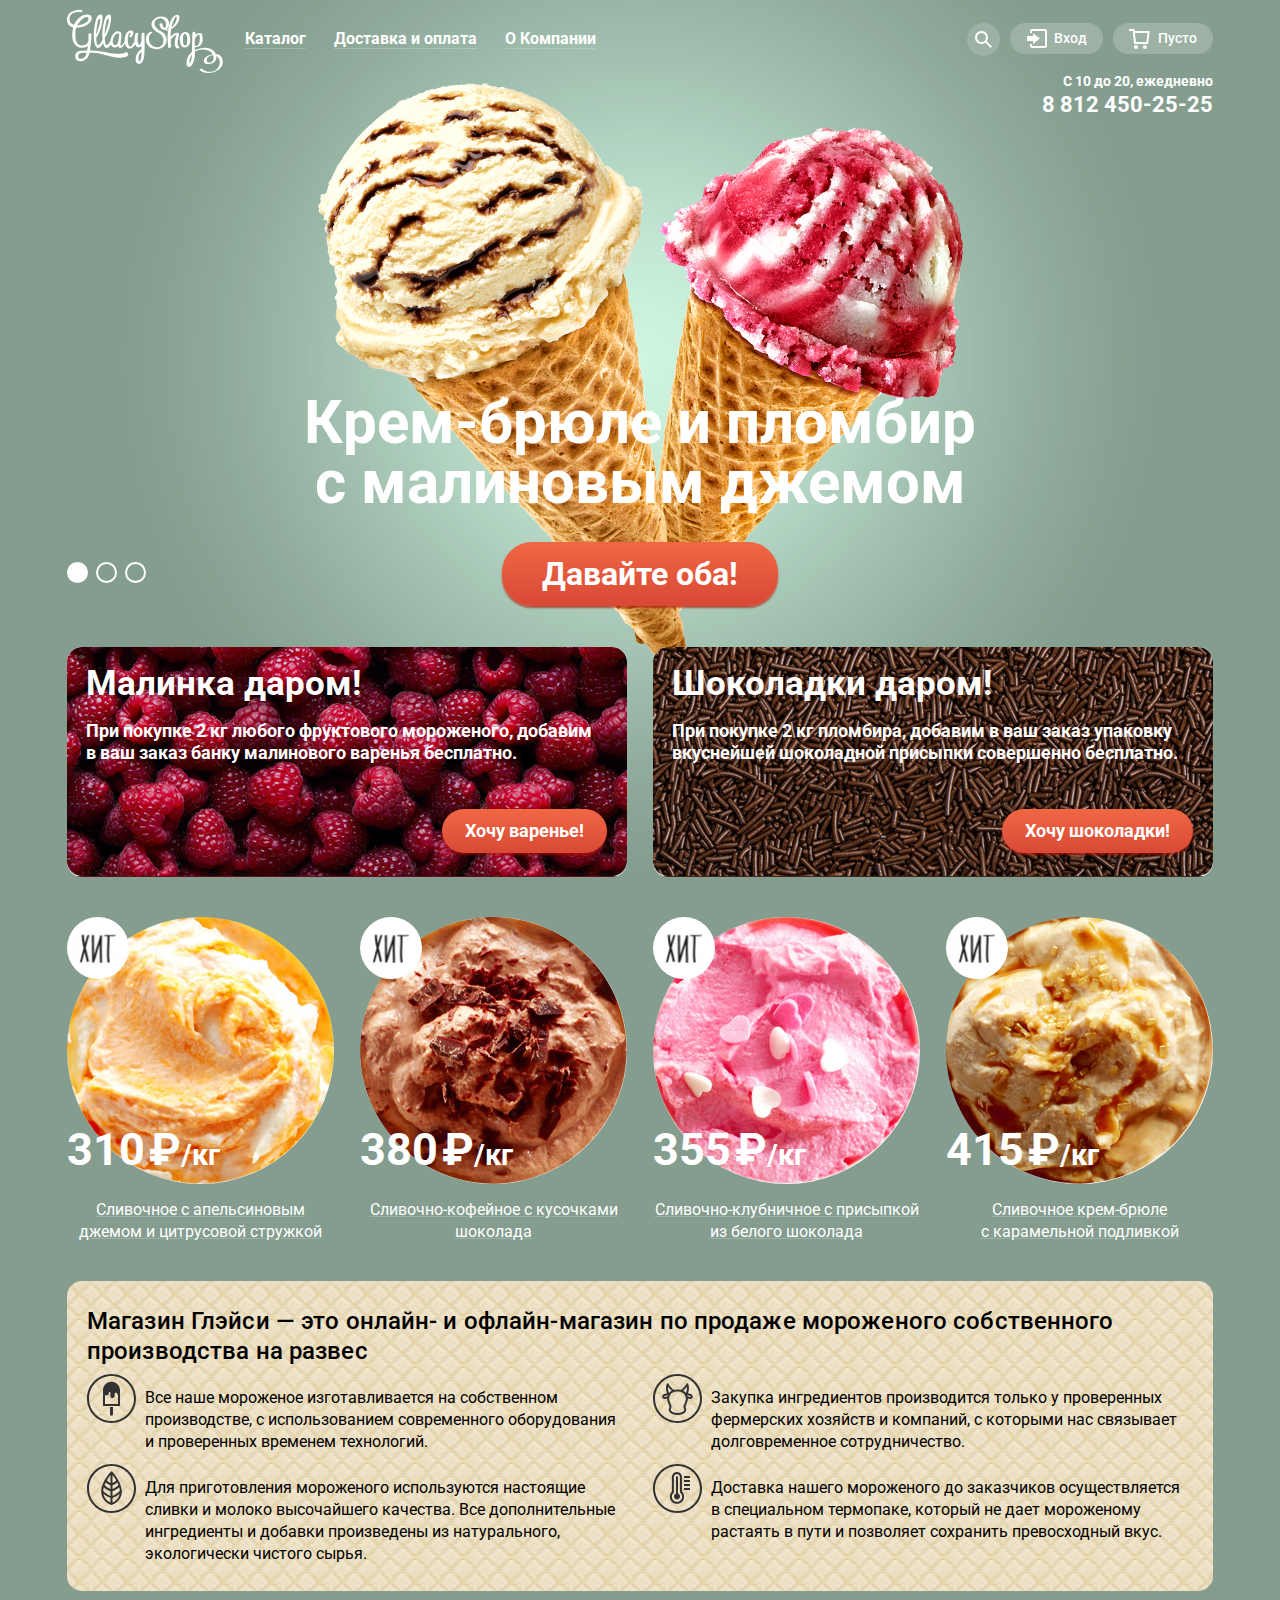
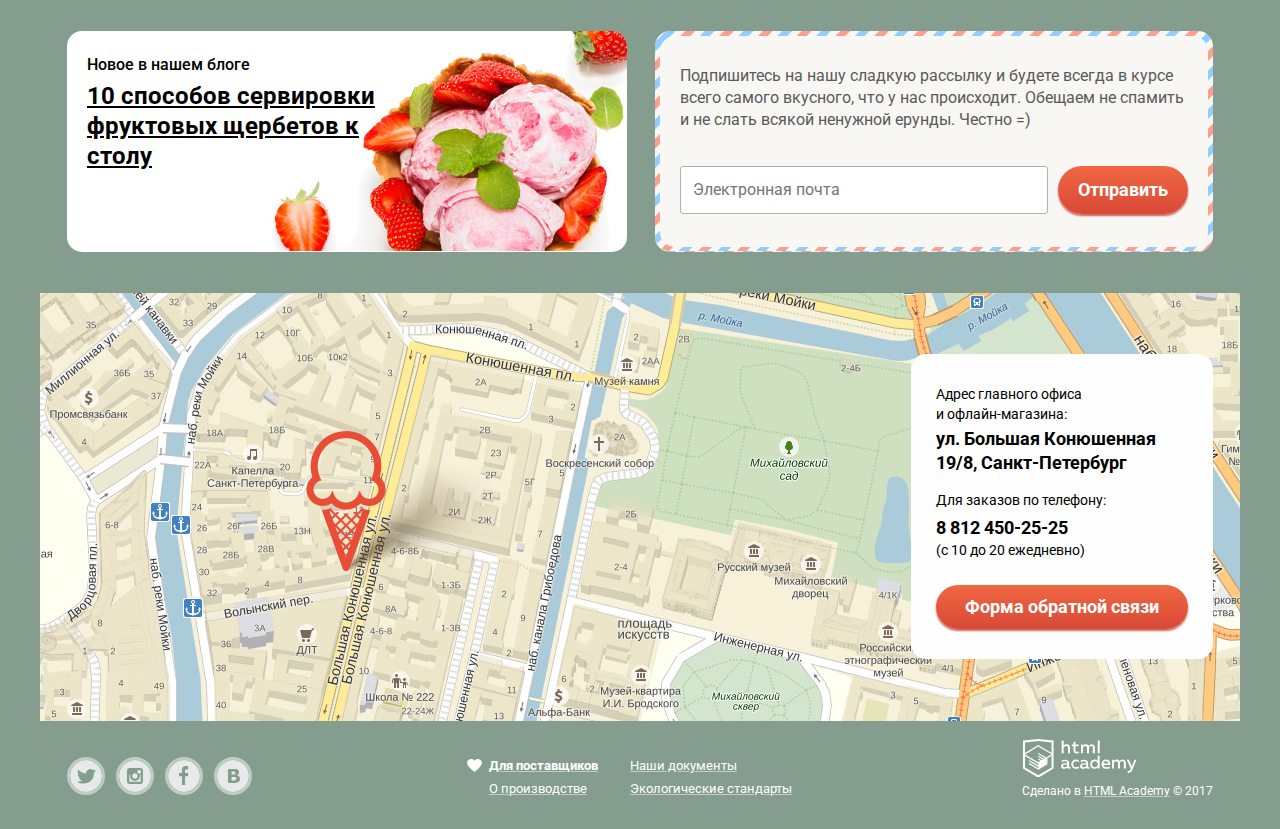
==== commit 32a10a32: "Исправил состояние наведения у заголовков всплывающих окон, добавил тени." ====
--- a/index.html
+++ b/index.html
@@ -17,8 +17,8 @@
           <h1 class="logo"><img src="img/logo.svg" width="156" height="65" alt="Логотип магазина «Глейси»"></h1>
           <ul class="site-navigation list-style">
             <li class="menu">
-              <a class="site-navigation-link" href="#">Каталог</a>
-              <section class="main-menu not-show modal-form">
+              <a class="site-navigation-link main-menu-link" href="#">Каталог</a>
+              <div class="main-menu not-show modal-form">
                 <ul class="menu-list list-style">
                   <li><a class="main-menu-item new-menu-item" href="#">Новинки</a></li>
                   <li><a class="main-menu-item" href="catalog.html">Сливочное</a></li>
@@ -26,14 +26,14 @@
                   <li><a class="main-menu-item" href="#">Фруктовый лед</a></li>
                   <li><a class="main-menu-item" href="#">Мелорин</a></li>
                 </ul>
-              </section>
+              </div>
             </li>
             <li><a class="site-navigation-link" href="#">Доставка и оплата</a></li>
             <li><a class="site-navigation-link" href="#">О Компании</a></li>
           </ul> 
           <div class="wrapper">
             <ul class="user-navigation list-style">
-                <li class="modal-search">
+                <li class="modal-search"  tabindex="0">
                   <label class="user-link search-link" for="search-value">
                     <svg version="1.1" xmlns="http://www.w3.org/2000/svg" xmlns:xlink="http://www.w3.org/1999/xlink" x="0px" y="0px" width="17px" height="17px" viewBox="0 0 17 17" enable-background="new 0 0 17 17" xml:space="preserve">
                         <path fill="#FFFFFF" d="M16.958,15.527L11.75,10.32C12.533,9.247,13,7.93,13,6.5C13,2.91,10.09,0,6.5,0S0,2.91,0,6.5
@@ -42,29 +42,35 @@
                     </svg>
                     Поиск
                   </label>
-                  <form class="modal-form search-form not-show" action="https://echo.htmlacademy.ru" method="post">
-                    <input class="form-field" type="text" id="search-value" name="search-request" placeholder="Что ищем?">
-                  </form>
+                  <div class="modal-form search-form not-show">
+                    <form action="https://echo.htmlacademy.ru" method="post">
+                      <input class="form-field" type="text" id="search-value" name="search-request" placeholder="Что ищем?">
+                    </form>
+                  </div>
                 </li>
-                <li class="modal-login">
+                <li class="modal-login"  tabindex="0">
                   <span class="user-link login-link">Вход</span>
-                    <form class="modal-form login-form not-show" action="https://echo.htmlacademy.ru" method="post">
-                        <label>
-                          <span class="visually-hidden">Логин</span>
-                          <input class="form-field" type="text" name="login" placeholder="Электронная почта">
-                        </label>
-                        <label>
-                          <span  class="visually-hidden">Пароль</span>  
-                          <input class="form-field" type="password" name="password" placeholder="Пароль">
-                        </label>
-                      <button class="button" type="submit">Войти</button>
-                      <p class="login-options link-dark">
-                        <a href="#">Забыли пароль?</a>
-                        <a href="#">Новая регистрация</a>
-                      </p>
+                  <div class="modal-form login-form not-show">
+                  <form action="https://echo.htmlacademy.ru" method="post">
+                      <label>
+                        <span class="visually-hidden">Логин</span>
+                        <input class="form-field" type="text" name="login" placeholder="Электронная почта">
+                      </label>
+                      <label>
+                        <span  class="visually-hidden">Пароль</span>  
+                        <input class="form-field" type="password" name="password" placeholder="Пароль">
+                      </label>
+                      <div class="login-control">
+                        <button class="button" type="submit">Войти</button>
+                        <p class="login-options link-dark">
+                          <a href="#">Забыли пароль?</a>
+                          <a href="#">Новая регистрация</a>
+                        </p>
+                      </div>
                     </form>
+                  </div>
                 </li>
-                <li>
+                <li  tabindex="0">
                   <span class="user-link cart-link">Пусто</span>
                 </li>
             </ul>
@@ -125,7 +131,7 @@
             <li>
               <article class="catalog-item">
                 <img src="img/icecream-1.jpg" width="267" height="267" alt="Сливочное с апельсиновым джемом и цитрусовой стружкой">
-                <span class="catalog-price">310</span>
+                <span class="catalog-price">310<span class="rub-kg">&#8381<span class="kg">/кг</span></span></span>
                 <h3>
                   <a href="#">Сливочное с&nbsp;апельсиновым джемом и&nbsp;цитрусовой стружкой</a>
                 </h3>
@@ -134,18 +140,18 @@
             </li>
             <li>
               <article class="catalog-item">
-                  <img src="img/icecream-2.jpg" width="267" height="267" alt="Сливочно-кофейное с кусочками шоколада">
-                  <span class="catalog-price">380</span>
-                  <h3>
-                    <a href="#">Сливочно-кофейное с&nbsp;кусочками шоколада</a>
-                  </h3>
-                  <button class="button" type="submit">Быстрый просмотр</button>
-                </article>
+                <img src="img/icecream-2.jpg" width="267" height="267" alt="Сливочно-кофейное с кусочками шоколада">
+                <span class="catalog-price">380<span class="rub-kg">&#8381<span class="kg">/кг</span></span></span>
+                <h3>
+                  <a href="#">Сливочно-кофейное с&nbsp;кусочками шоколада</a>
+                </h3>
+                <button class="button" type="submit">Быстрый просмотр</button>
+              </article>
             </li>
             <li>
               <article class="catalog-item">
                 <img src="img/icecream-3.jpg" width="267" height="267" alt="Сливочно-клубничное с присыпкой из белого шоколада">
-                <span class="catalog-price">355</span>
+                <span class="catalog-price">355<span class="rub-kg">&#8381<span class="kg">/кг</span></span></span>
                 <h3>
                   <a href="#">Сливочно-клубничное с&nbsp;присыпкой из&nbsp;белого шоколада</a>
                 </h3>
@@ -155,7 +161,7 @@
             <li>
               <article class="catalog-item">
                 <img src="img/icecream-4.jpg" width="267" height="267" alt="Сливочное крем-брюле с карамельной подливкой">
-                <span class="catalog-price">415</span>
+                <span class="catalog-price">415<span class="rub-kg">&#8381<span class="kg">/кг</span></span></span>
                 <h3>
                   <a href="#">Сливочное крем-брюле с&nbsp;карамельной подливкой</a>
                 </h3>
@@ -200,39 +206,13 @@
         </div>
         <section class="map">
           <article class="adress">
-            <p>Адрес главного офиса <br> и&nbsp;офлайн-магазина:</p>
+            <p class="pre-adress">Адрес главного офиса и&nbsp;офлайн-магазина:</p>
             <p>ул. Большая Конюшенная 19/8, Санкт-Петербург</p>
-            <p>Для заказов по&nbsp;телефону:</p>
+            <p class="phone-orders">Для заказов по&nbsp;телефону:</p>
             <a href="tel:+78124502525">8 812 450-25-25</a>
             <p>(с 10 до 20 ежедневно)</p>
             <button class="button" type="submit">Форма обратной связи</button>
           </article>
-        </section>
-        <section class="feedback not-show">
-          <form action="https://echo.htmlacademy.ru" method="post">
-            <h2 class="visually-idden">Форма обратной связи</h2>
-            <p class="feedback-statement">Мы обязательно Вам ответим!</p>
-            <p>
-              <label>
-                <span>Имя:</span>
-                <input class="form-field" type="text" name="name" placeholder="Как вас зовут?">
-              </label>
-            </p>
-            <p>
-              <label>
-                <span>E-mail:</span>
-                <input class="form-field" type="text" name="email" placeholder="Ваша почта для ответа?">
-              </label>
-            </p>
-            <p>
-              <label>
-                <span>Сообщение:</span>
-                <textarea name="feedback" placeholder="Напишите что-нибудь..." rows="5"></textarea>
-              </label>
-            </p>
-            <button class="button" type="submit">Отправить</button>
-          </form>
-          <button class="modal-close" type="button">Закрыть</button>
         </section>
       </main>
 
@@ -316,6 +296,35 @@
         </p>
       </footer>
 
+      <section class="not-show">
+        <form action="https://echo.htmlacademy.ru" method="post">
+          <div class="modal-feedback modal-form">
+            <h2 class="visually-hidden">Форма обратной связи</h2>
+            <p class="feedback-statement">Мы обязательно Вам ответим!</p>
+            <p>
+              <label>
+                <span class="visually-hidden">Имя:</span>
+                <input class="form-field" type="text" name="name" placeholder="Как вас зовут?">
+              </label>
+            </p>
+            <p>
+              <label>
+                <span class="visually-hidden">E-mail:</span>
+                <input class="form-field" type="text" name="email" placeholder="Ваша почта для ответа?">
+              </label>
+            </p>
+            <p>
+              <label>
+                <span class="visually-hidden">Сообщение:</span>
+                <textarea name="feedback" placeholder="Напишите что-нибудь..." rows="5"></textarea>
+              </label>
+            </p>
+            <button class="button" type="submit">Отправить</button>
+          </div>
+        </form>
+        <button class="modal-close" type="button">Закрыть</button>
+      </section>
+
     </div>
   </body>
 </html>
--- a/css/style.css
+++ b/css/style.css
@@ -54,7 +54,7 @@
 .columns {
 	display: flex;
 	justify-content: space-between;
-	margin-bottom: 40px;
+	margin-bottom: 41px;
 }
 
 .list-style {
@@ -78,6 +78,7 @@
 	padding: 0;
 	margin: 0;
 	margin-right: 8px;
+	align-self: flex-start;
 }
 
 .site-navigation {
@@ -96,7 +97,6 @@
 .site-navigation li {
 	padding: 0;
 	margin: 0;
-	padding-bottom: 5px;
 }
 
 .site-navigation-link {
@@ -150,21 +150,23 @@
 }
 
 .user-navigation li {
-	padding-bottom: 4px;
+	margin-right: 10px;
+}
+
+.user-navigation li:last-of-type {
+	margin-right: 0;
+}
+
+.user-navigation span {
+	margin-bottom: 4px;
 }
 
 .user-link {
 	display: block;
 	padding: 7px 16px;
-	margin-right:10px;
 	background-color: #9db1a5;
 	border-radius: 50px;
 	padding-bottom: 8px;
-}
-
-.user-link:hover {
-	background-color: #f4f3f0;
-	color: #000000;
 }
 
 .cart-link {
@@ -185,6 +187,12 @@
 	background-position: center center;
 }
 
+
+.cart-link:hover {
+	background-color: #f4f3f0;
+	color: #000000;
+}
+
 .cart-link:hover::before {
 	background-image: url(../img/cart-empty-hover.svg);
 }
@@ -225,7 +233,8 @@
 	background-position: center center;
 }
 
-.login-link:hover::before {
+.modal-login:hover .login-link::before,
+.modal-login:focus .login-link::before {
 	background-image: url(../img/enter-hover.svg);
 }
 
@@ -234,10 +243,6 @@
 	font-size: 0;
 	line-height: 0;
 	padding: 8px;
-}
-
-.search-link:hover path {
-	fill: #000000;
 }
 
 .info{
@@ -303,6 +308,10 @@
   cursor: pointer;
 }
 
+.slider-controls label:hover {
+	background-color: rgba(255,255,255,0.4);
+}
+
 .slider-controls {
   position: absolute;
   bottom: 63px;
@@ -381,7 +390,7 @@
 	font-size: 35px;
 	line-height: 41px;
 	font-weight: 700;
-	margin-bottom: 15px;
+	margin-bottom: 16px;
 }
 
 .action-item p {
@@ -411,6 +420,7 @@
 	background-image: url("../img/hit.jpg");
 	background-repeat: no-repeat;
 	background-position: center center;
+	background-size: cover;
 	border-radius: 50%;
 }
 
@@ -594,20 +604,23 @@
 	border-radius: 15px;
 	position: absolute;
 	right:27px;
-	bottom: 60px;
+	bottom: 62px;
 	padding: 30px 25px;
 }
 
 .adress p {
 	margin: 0;
 	padding: 0;
+}
+
+.adress p:first-of-type {
+	padding-right: 95px;
 }
 
 .adress p:nth-of-type(2n+1) {
 	font-size: 14px;
 	line-height: 20px;
 	font-weight: 400;
-	margin-bottom: 3px;
 }
 
 .adress p:nth-of-type(2) {
@@ -621,7 +634,15 @@
 	font-size: 14px;
 	line-height: 20px;
 	font-weight: 400;
-	margin-bottom: 30px;
+	margin-bottom: 25px;
+}
+
+.adress .phone-orders {
+	margin-bottom: 6px;
+}
+
+.adress .pre-adress {
+	margin-bottom: 3px;
 }
 
 .adress a {
@@ -639,6 +660,7 @@
 .page-footer {
 	display: flex;
 	justify-content: flex-start;
+	margin-bottom: 23px;
 }
 
 .social-list {
@@ -752,15 +774,17 @@
 }
 
 input[type="text"],
-input[type="password"] {
-	font-color: #323232;
+input[type="password"],
+textarea {
+	color: #323232;
 	border-radius: 3px;
 	line-height: 24px;
 	border: 1px solid #b2b2b2;
 }
 
 input[type="text"]:hover,
-input[type="password"]:hover {
+input[type="password"]:hover,
+textarea:hover {
 	box-shadow: 0 0 0 2px #9a9a9a;
 }
 
@@ -821,6 +845,11 @@
 	background-color: #d07058;
 }
 
+.site-navigation-current:hover > a::after,
+.main-menu-link:focus::after {
+	background-color: #f7f6f3;
+}
+
 .site-navigation-current > a:hover,
 .site-navigation-current > a:focus {
 	color: #000000;
@@ -849,7 +878,7 @@
 
 .inner-page h1 {
 	font-size: 35px;
-	line-height: 41px;
+	line-height: 40px;
 	font-weight: 700;
 	margin: 0;
 	margin-bottom: 199px;
@@ -863,22 +892,19 @@
 	line-height: 45px;
 	font-weight: 700;
 	position: relative;
-	margin-top: -63px;
-	margin-left: -2px;
-	margin-bottom: 26px;
+/*	margin-left: -2px;*/
+	margin-bottom: 21px;
 	padding-right: 80px;
 }
 
-.catalog-price::after {
-	content: "";
-	position: absolute;
-	display: inline-block;
-	width: 77px;
-	height: 35px;
-	background-image: url(../img/rkg.png);
-	background-repeat: no-repeat;
-	left: 80px;
-	top: 5px;
+.rub-kg {
+	margin: 0;
+	padding: 0;
+	margin-left: 4px;
+}
+
+.kg {
+	font-size: 29px;
 }
 
 .catalog-item a {
@@ -918,7 +944,6 @@
 
 .catalog-item button {
 	display: none;
-	margin-left: 20px;
 	padding: 12px 16px;
 	align-self: center;
 
@@ -926,6 +951,7 @@
 
 .catalog-item img {
 	border-radius: 50%;
+	margin-bottom: -63px;
 }
 
 .catalog-item:hover {
@@ -933,12 +959,13 @@
 	z-index: 20;
 	padding-bottom: 66px;
 	margin-bottom: -66px;
+	box-shadow: 0 20px 20px 0 rgba(0,0,0,0.4); 
 }
 
 .catalog-item:hover button {
 	display: block;
-	position: absolute;
-	left: 30px;
+	margin-left: 32px;
+	margin-bottom: -48px;
 }
 
 
@@ -1029,7 +1056,8 @@
 	position: relative;
 }
 
-.form-field {
+.form-field,
+textarea {
 	padding: 10px;
 }
 
@@ -1038,14 +1066,33 @@
 	padding: 20px 15px;
 	border-radius: 5px;
 	position: relative;
-	margin-top: 4px;
-}
-
-.modal-search:hover form {
+	box-shadow: 0 20px 20px 0 rgba(0,0,0,0.4);
+}
+
+.modal-search label {
+	display: inline-block;
+	margin-bottom: 4px;
+}
+
+.modal-search:hover label,
+.modal-search:focus label {
+	background-color: #f4f3f0;
+	color: #000000;
+}
+
+.modal-search:hover path,
+.modal-search:focus path {
+	fill: #000000;
+}
+
+
+.modal-search:hover div,
+.modal-search:focus div {
 	display: block;
 	position: absolute;
-	right: 10px;
-	top: 33px;
+	right: 0;
+	top: 37px;
+	z-index: 10;
 }
 
 .search-form .form-field {
@@ -1053,11 +1100,18 @@
 	width: 310px;
 }
 
-.modal-login:hover form {
+.modal-login:hover span,
+.modal-login:focus span {
+	background-color: #f4f3f0;
+	color: #000000;
+}
+
+.modal-login:hover > div,
+.modal-login:focus > div {
 	display: block;
 	position: absolute;
-	top:33px;
-	right:10px;
+	top: 37px;
+	right: 0;
 	z-index: 10;
 }
 
@@ -1074,18 +1128,39 @@
 	font-weight: 400;
 }
 
+.login-control {
+	display: flex;
+	justify-content: space-between;
+}
+
+.login-control {
+	margin:0;
+	padding: 0;
+}
+
 .login-options {
-	position: absolute;
-	left:125px;
-	bottom: 6px;
 	display: flex;
 	flex-direction: column;
-}
-
-.menu:hover .main-menu {
+	margin: 0;
+}
+
+.menu:hover > a,
+.menu:focus > a {
+	background-color: #f7f6f3;
+	color: #000000;
+	border-radius: 50px;
+}
+
+.main-menu-link {
+	margin-bottom: 4px;
+}
+
+.menu:hover div,
+.main-menu-link:focus + .main-menu {
 	display: block;
 	position: absolute;
-	box-sizing: border-box;
+	top: 37px;
+	left: -7px;
 	width: 144px;
 	z-index: 10;
 }
@@ -1095,7 +1170,7 @@
 }
 
 .main-menu-item {
-	border-radius: none;
+	border-radius: 0;
 	display: block;
 	padding: 5px 21px;
 	margin: 0;
@@ -1105,6 +1180,10 @@
 	font-size: 14px;
 	line-height: 16x;
 	font-weight: 400;
+}
+
+.main-menu-curent-item {
+	color: #ffffff;
 }
 
 .new-menu-item {
@@ -1122,7 +1201,7 @@
 	border-bottom: 1px solid rgba(0,0,0,0.2);
 }
 
-.main-menu-item:hover {
+.menu-list a[href]:hover {
 	background-color: #fbded8;
 }
 
@@ -1143,7 +1222,7 @@
 	flex-direction: column;
 	position: absolute;
 	right: 0px;
-	top: 33px;
+	top: 37px;
 	z-index: 10;
 }
 
@@ -1152,7 +1231,7 @@
 	font-size: 13px;
 	line-height: 16px;
 	font-weight: 400;
-	width: 540px;
+	width: 510px;
 	padding: 20px 15px;
 }
 
@@ -1228,4 +1307,42 @@
 	font-weight: 700;
 	align-self: flex-end;
 	padding: 10px 14px;
+}
+
+
+.modal-feedback {
+	position: absolute;
+	width: 452px;
+	padding: 24px;
+	display: flex;
+	flex-direction: column;
+}
+
+.modal-feedback p {
+	margin: 0;
+	padding: 0;
+	margin-bottom: 20px;
+}
+
+.feedback-statement {
+	font-size: 24px;
+	line-height: 28px;
+	font-weight: 500;
+	color: #000000;
+	margin: 0;
+	padding: 0;
+}
+
+.modal-feedback .form-field {
+	width: 267px;
+}
+
+.modal-feedback textarea {
+	width: 428px;
+	margin: 0;
+	margin-bottom: 5px;
+}
+
+.modal-feedback .button {
+	align-self: flex-end;
 }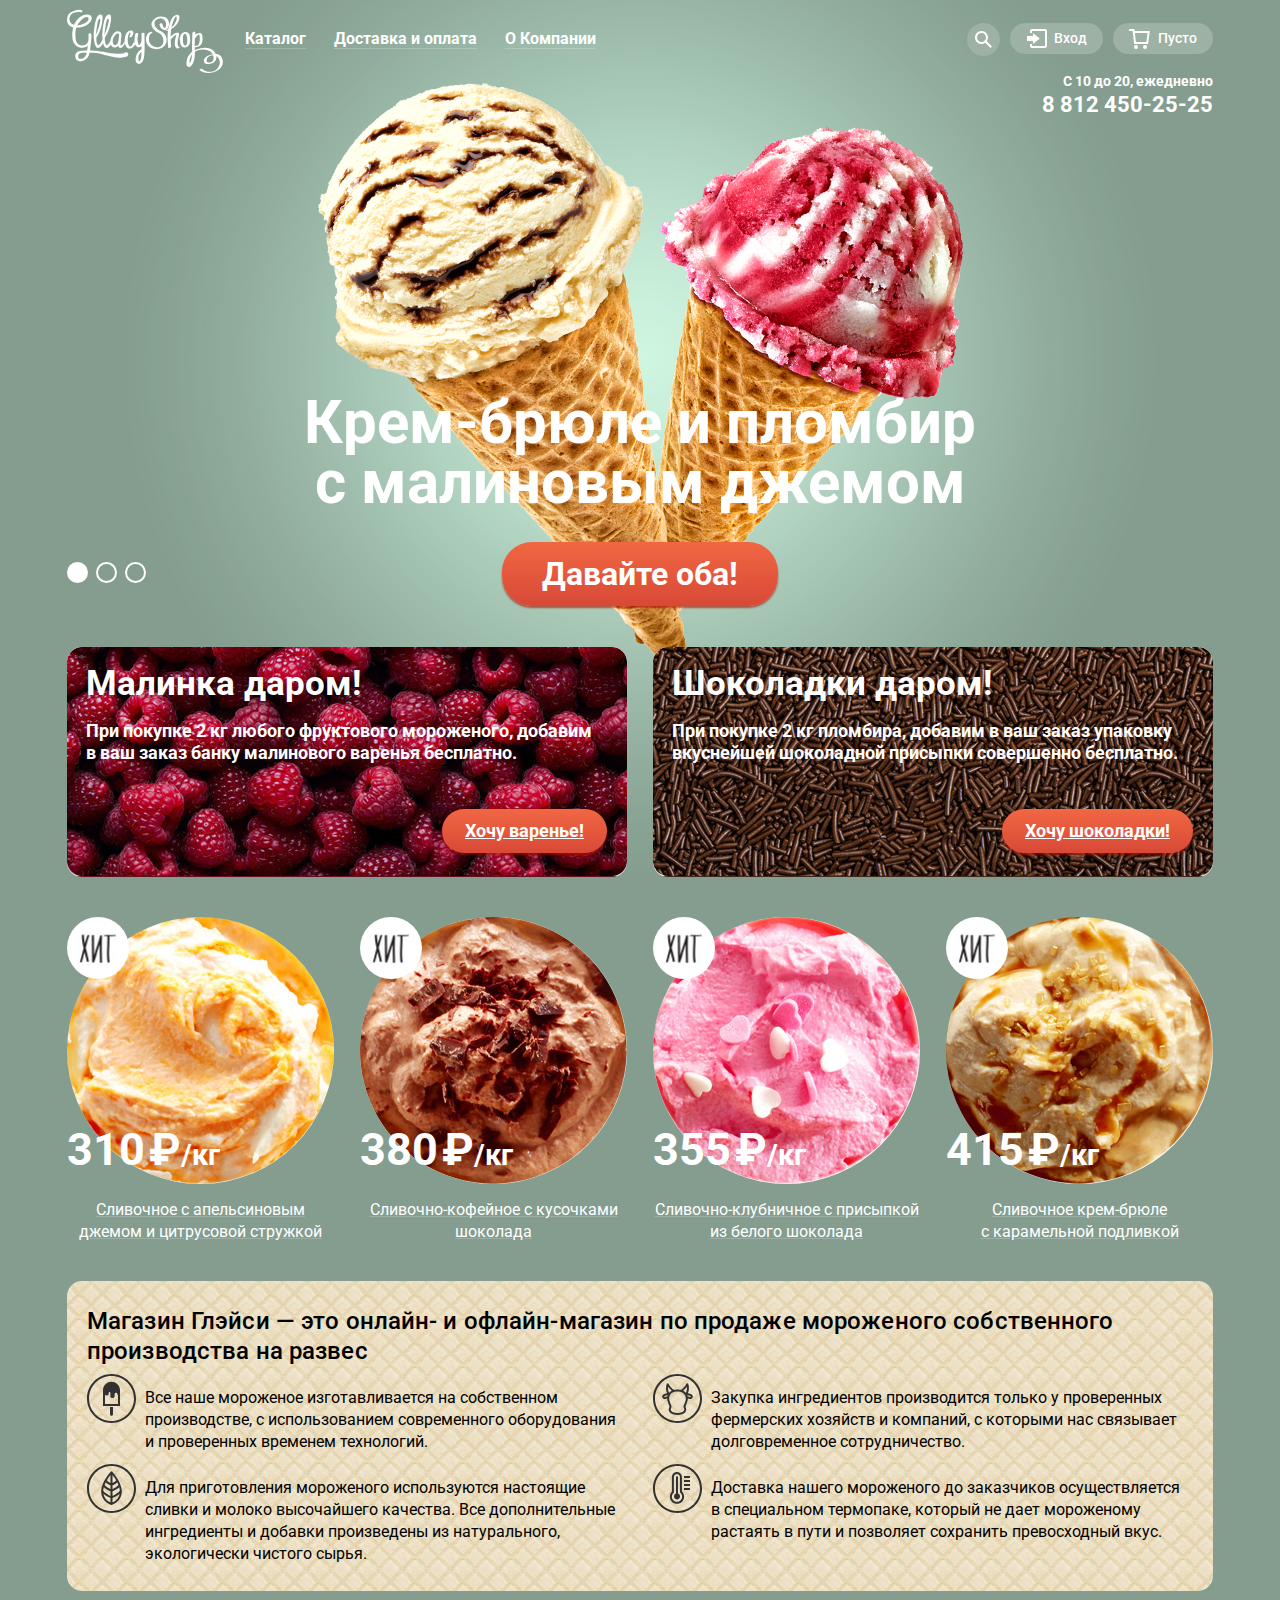
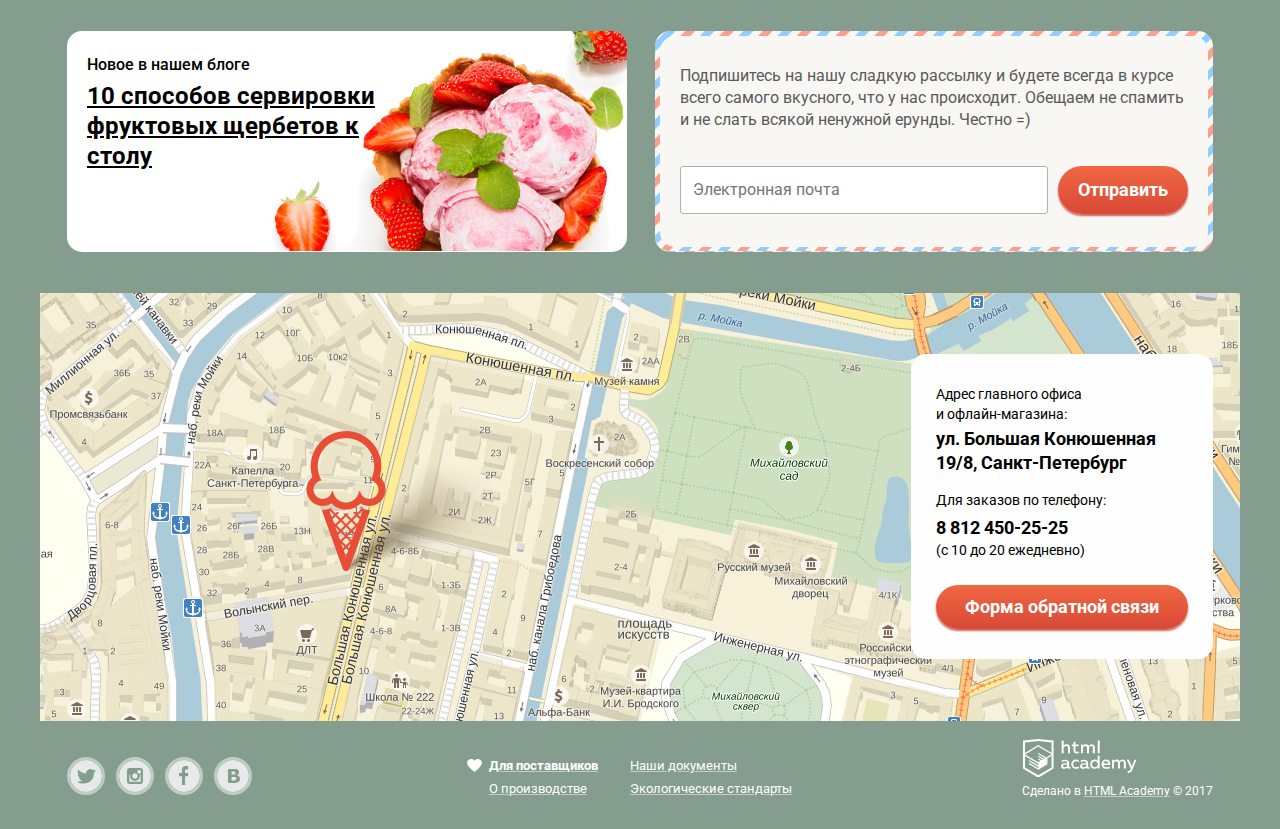
==== commit 81d9bbc1: "Мелкие правки по href на главной странице" ====
--- a/index.html
+++ b/index.html
@@ -116,12 +116,12 @@
             <li class="action-item">
               <h3>Малинка даром!</h3>
               <p>При покупке 2&nbsp;кг любого фруктового мороженого, добавим в&nbsp;ваш заказ банку малинового варенья бесплатно.</p>
-              <a class="button">Хочу варенье!</a>
+              <a class="button" href="#">Хочу варенье!</a>
             </li>
             <li class="action-item">
               <h3>Шоколадки даром!</h3>
               <p>При покупке 2&nbsp;кг пломбира, добавим в&nbsp;ваш заказ упаковку вкуснейшей шоколадной присыпки совершенно бесплатно.</p>
-              <a class="button">Хочу шоколадки!</a>
+              <a class="button" href="#">Хочу шоколадки!</a>
             </li>
           </ul>
         </section>
@@ -296,7 +296,7 @@
         </p>
       </footer>
 
-      <section class="not-show">
+      <section class="feedback not-show">
         <form action="https://echo.htmlacademy.ru" method="post">
           <div class="modal-feedback modal-form">
             <h2 class="visually-hidden">Форма обратной связи</h2>
@@ -320,9 +320,9 @@
               </label>
             </p>
             <button class="button" type="submit">Отправить</button>
+            <button class="modal-close" type="button">Закрыть</button>
           </div>
         </form>
-        <button class="modal-close" type="button">Закрыть</button>
       </section>
 
     </div>
--- a/css/style.css
+++ b/css/style.css
@@ -817,12 +817,19 @@
 
 }
 
-.visually-hidden {
+.visually-hidden:not(:focus):not(:active),
+input[type="checkbox"].visually-hidden,
+input[type="radio"].visually-hidden {
   position: absolute;
-  clip: rect(0 0 0 0);
   width: 1px;
   height: 1px;
   margin: -1px;
+  border: 0;
+  padding: 0;
+  white-space: nowrap;
+  clip-path: inset(100%);
+  clip: rect(0 0 0 0);
+  overflow: hidden;
 }
 
 .site-navigation-current > a {
@@ -1217,7 +1224,8 @@
 	color: #ffffff;
 }
 
-.modal-cart:hover .goods-in-cart {
+.modal-cart:hover .goods-in-cart,
+.modal-cart:focus .goods-in-cart {
 	display: flex;
 	flex-direction: column;
 	position: absolute;
@@ -1251,13 +1259,14 @@
 .goods-in-cart button {
 	width: 14px;
 	height: 14px;
-	border:none;
-	background-color: #f8f7f4;
+	border: 0;
+	background-color: transparent;
 	background-image: url(../img/x.png);
 	background-repeat: no-repeat;
 	background-position: center center;
 	cursor: pointer;
 }
+
 
 .goods-in-cart span {
 	color: #d6d5d4;
@@ -1345,4 +1354,41 @@
 
 .modal-feedback .button {
 	align-self: flex-end;
-}+}
+
+.modal-close {
+	border: 0;
+	background-color: transparent;
+	cursor: pointer;
+	font-size: 0;
+	position: absolute;
+	top: 15px;
+	right: 15px;
+}
+
+.modal-close::before,
+.modal-close::after {
+	content: "";
+	width: 20px;
+	height: 2px;
+	position: absolute;
+	top: 5px;
+	right: 0;
+	background-color: #000000;
+}
+
+.modal-close::before {
+	transform: rotate(45deg);
+}
+
+.modal-close::after {
+	transform: rotate(-45deg);
+}
+
+.feedback {
+	position: fixed;
+	top: 50%;
+	left: 50%;
+	margin-top: -221px;
+	margin-left: -238px;
+}
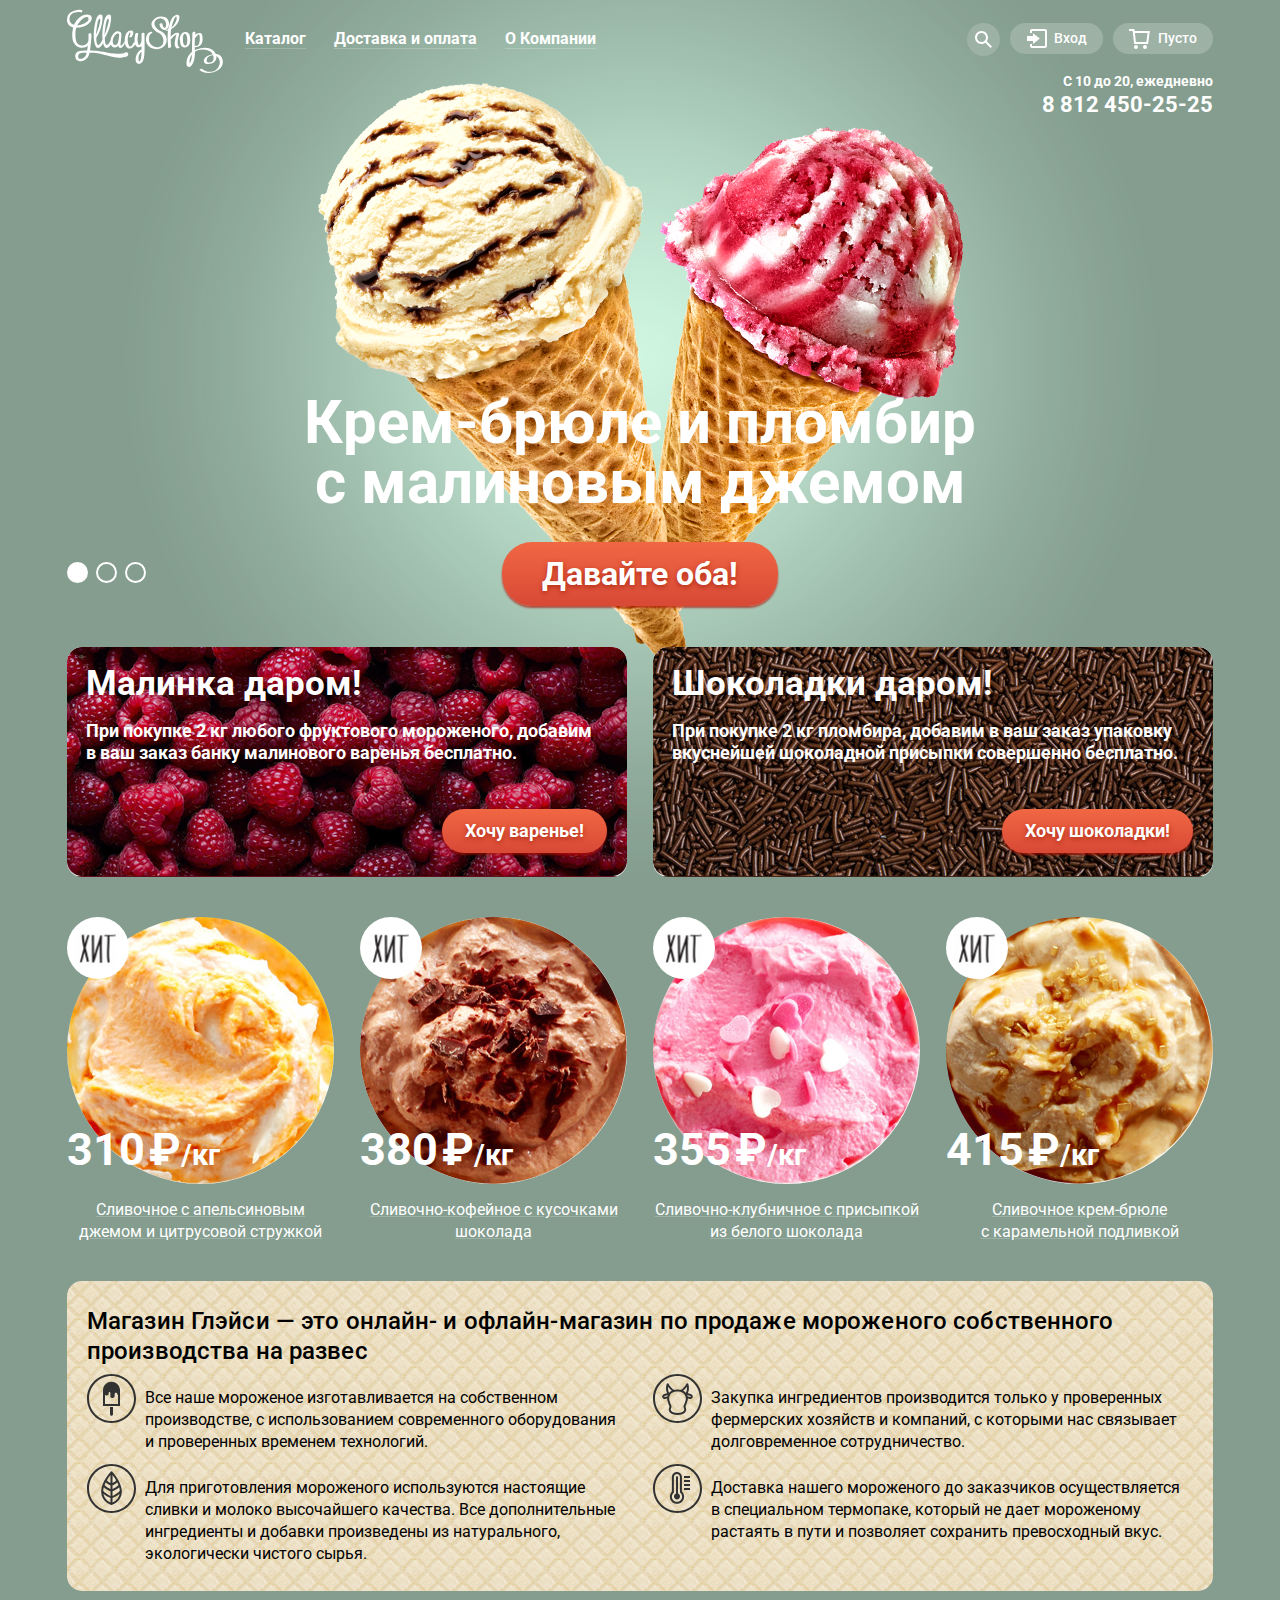
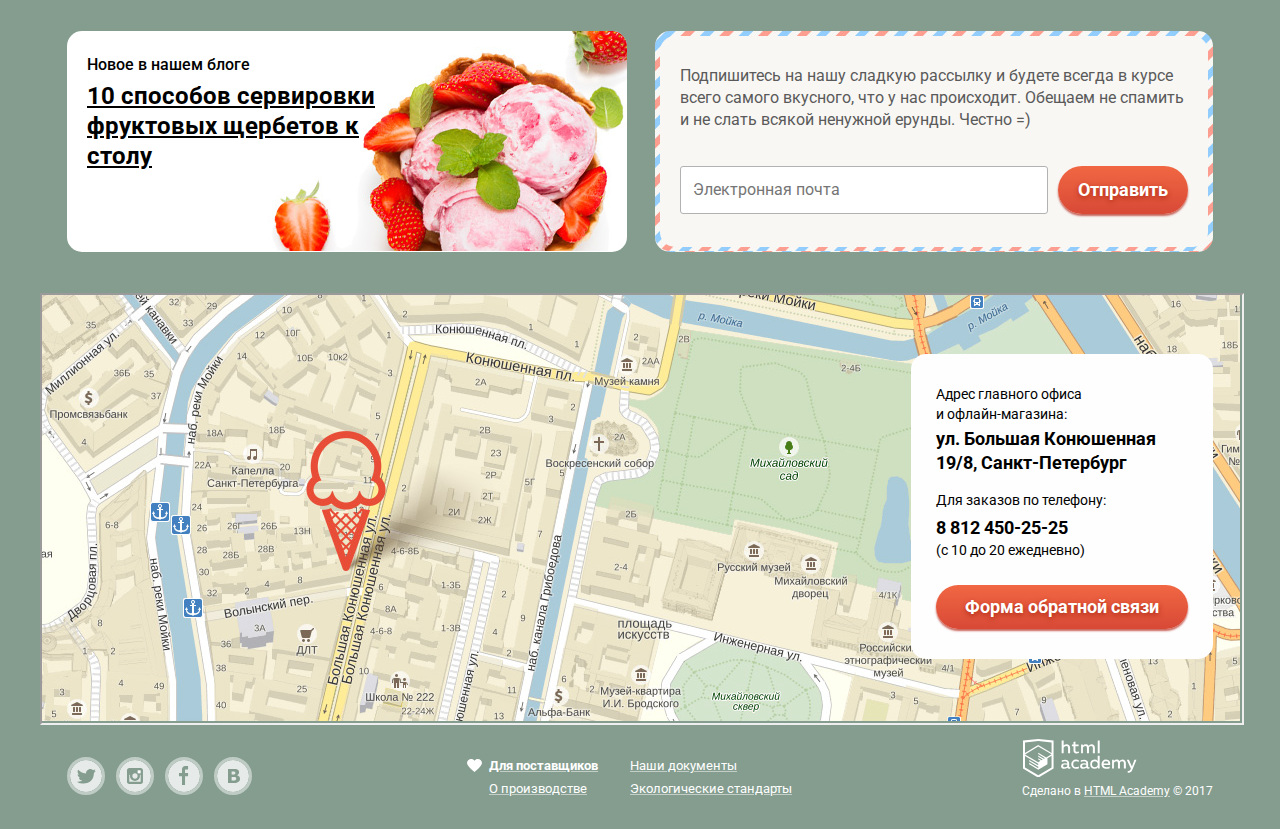
==== commit 95ab417c: "Подготовил проект к защите" ====
--- a/index.html
+++ b/index.html
@@ -5,7 +5,7 @@
     <title>Глейси - Магазин мороженого</title>
     <link href="https://fonts.googleapis.com/css?family=Roboto:400,500,700&amp;subset=cyrillic" rel="stylesheet">
     <link href="css/normalize.css" rel="stylesheet">
-    <link href="css/style.css" rel="stylesheet">
+    <link href="css/style.min.css" rel="stylesheet">
   </head>
   <body>
     <input class="visually-hidden" type="radio" id="product-1" name="toggle" checked>
@@ -131,7 +131,7 @@
             <li>
               <article class="catalog-item">
                 <img src="img/icecream-1.jpg" width="267" height="267" alt="Сливочное с апельсиновым джемом и цитрусовой стружкой">
-                <span class="catalog-price">310<span class="rub-kg">&#8381<span class="kg">/кг</span></span></span>
+                <span class="catalog-price">310<span class="rub-kg">&#8381;<span class="kg">/кг</span></span></span>
                 <h3>
                   <a href="#">Сливочное с&nbsp;апельсиновым джемом и&nbsp;цитрусовой стружкой</a>
                 </h3>
@@ -141,7 +141,7 @@
             <li>
               <article class="catalog-item">
                 <img src="img/icecream-2.jpg" width="267" height="267" alt="Сливочно-кофейное с кусочками шоколада">
-                <span class="catalog-price">380<span class="rub-kg">&#8381<span class="kg">/кг</span></span></span>
+                <span class="catalog-price">380<span class="rub-kg">&#8381;<span class="kg">/кг</span></span></span>
                 <h3>
                   <a href="#">Сливочно-кофейное с&nbsp;кусочками шоколада</a>
                 </h3>
@@ -151,7 +151,7 @@
             <li>
               <article class="catalog-item">
                 <img src="img/icecream-3.jpg" width="267" height="267" alt="Сливочно-клубничное с присыпкой из белого шоколада">
-                <span class="catalog-price">355<span class="rub-kg">&#8381<span class="kg">/кг</span></span></span>
+                <span class="catalog-price">355<span class="rub-kg">&#8381;<span class="kg">/кг</span></span></span>
                 <h3>
                   <a href="#">Сливочно-клубничное с&nbsp;присыпкой из&nbsp;белого шоколада</a>
                 </h3>
@@ -161,7 +161,7 @@
             <li>
               <article class="catalog-item">
                 <img src="img/icecream-4.jpg" width="267" height="267" alt="Сливочное крем-брюле с карамельной подливкой">
-                <span class="catalog-price">415<span class="rub-kg">&#8381<span class="kg">/кг</span></span></span>
+                <span class="catalog-price">415<span class="rub-kg">&#8381;<span class="kg">/кг</span></span></span>
                 <h3>
                   <a href="#">Сливочное крем-брюле с&nbsp;карамельной подливкой</a>
                 </h3>
@@ -205,13 +205,16 @@
           </section>
         </div>
         <section class="map">
+          <h2 class="visually-hidden">Карта</h2>
+          <iframe src="https://yandex.ru/map-widget/v1/?um=constructor%3A3cb668e017da24346a23862d1467e0ca301bbaff3632e579616a0fc12864c024&amp;source=constructor" width="1200" height="428"></iframe>          
           <article class="adress">
+            <h3 class="visually-hidden">Адрес магазина</h3>
             <p class="pre-adress">Адрес главного офиса и&nbsp;офлайн-магазина:</p>
             <p>ул. Большая Конюшенная 19/8, Санкт-Петербург</p>
             <p class="phone-orders">Для заказов по&nbsp;телефону:</p>
             <a href="tel:+78124502525">8 812 450-25-25</a>
             <p>(с 10 до 20 ежедневно)</p>
-            <button class="button" type="submit">Форма обратной связи</button>
+            <button class="button feedback-show" type="submit">Форма обратной связи</button>
           </article>
         </section>
       </main>
@@ -235,7 +238,7 @@
             </li>
             <li class="social-button">
               <a href="#">
-                  <svg version="1.1" id="Layer_1" xmlns="http://www.w3.org/2000/svg" xmlns:xlink="http://www.w3.org/1999/xlink" x="0px" y="0px" width="32px" height="32px" viewBox="0 0 32 32" enable-background="new 0 0 32 32" xml:space="preserve">
+                  <svg version="1.1" xmlns="http://www.w3.org/2000/svg" xmlns:xlink="http://www.w3.org/1999/xlink" x="0px" y="0px" width="32px" height="32px" viewBox="0 0 32 32" enable-background="new 0 0 32 32" xml:space="preserve">
                     <path fill="#FFFFFF" d="M20.916,16c0,2.728-2.211,4.938-4.938,4.938S11.039,18.728,11.039,16c0-0.394,0.051-0.773,0.138-1.14
                       h-0.897v6.838h11.396V14.86h-0.897C20.865,15.227,20.916,15.606,20.916,16z"/>
                     <path fill="#FFFFFF" d="M15.978,18.659c1.466,0,2.659-1.193,2.659-2.659s-1.193-2.659-2.659-2.659
@@ -250,7 +253,7 @@
             </li>
             <li  class="social-button">
               <a href="#">
-                  <svg version="1.1" id="Layer_1" xmlns="http://www.w3.org/2000/svg" xmlns:xlink="http://www.w3.org/1999/xlink" x="0px" y="0px" width="32px" height="32px" viewBox="0 0 32 32" enable-background="new 0 0 32 32" xml:space="preserve">
+                  <svg version="1.1" xmlns="http://www.w3.org/2000/svg" xmlns:xlink="http://www.w3.org/1999/xlink" x="0px" y="0px" width="32px" height="32px" viewBox="0 0 32 32" enable-background="new 0 0 32 32" xml:space="preserve">
                     <path fill="#FFFFFF" d="M16,0C7.164,0,0,7.163,0,16s7.164,16,16,16c8.837,0,16-7.164,16-16S24.837,0,16,0z M20.062,9.455h-3.021
                       v3.444h3.021v3.445h-3.021v8.61h-3.021v-8.61H11v-3.445h3.021V9.455c0-1.902,1.353-3.445,3.021-3.445h3.021V9.455z"/>
                   </svg>
@@ -259,7 +262,7 @@
             </li>
             <li class="social-button">
               <a href="#">
-                <svg version="1.1" id="Layer_1" xmlns="http://www.w3.org/2000/svg" xmlns:xlink="http://www.w3.org/1999/xlink" x="0px" y="0px" width="32px" height="32px" viewBox="0 0 32 32" enable-background="new 0 0 32 32" xml:space="preserve">
+                <svg version="1.1" xmlns="http://www.w3.org/2000/svg" xmlns:xlink="http://www.w3.org/1999/xlink" x="0px" y="0px" width="32px" height="32px" viewBox="0 0 32 32" enable-background="new 0 0 32 32" xml:space="preserve">
                   <path fill="#FFFFFF" d="M16.637,14.495c0.402-0.019,0.719-0.082,0.951-0.188c0.326-0.145,0.54-0.33,0.641-0.559
                     c0.101-0.229,0.15-0.496,0.15-0.797c0-0.232-0.058-0.465-0.174-0.697c-0.116-0.232-0.322-0.405-0.617-0.517
                     c-0.264-0.1-0.592-0.155-0.984-0.165c-0.392-0.009-0.943-0.014-1.652-0.014h-0.339v2.965h0.565
@@ -278,16 +281,21 @@
             </li>
         </ul>
         </div>
+        
         <nav class="footer-navigation link-light">
           <ul class="footer-navigation-list list-style">
-            <div class="column">
-              <li class="footer-navigation-item footer-navigation-importantitem"><a href="#">Для поставщиков</a></li>
-              <li class="footer-navigation-item"><a href="#">О производстве</a></li>
-            </div>
-            <div class="column">
-              <li class="footer-navigation-item"><a href="#">Наши документы</a></li>
-              <li class="footer-navigation-item"><a href="#">Экологические стандарты</a></li>
-            </div> 
+            <li class="column">
+              <ul class="list-style">
+                <li class="footer-navigation-item footer-navigation-importantitem"><a href="#">Для поставщиков</a></li>
+                <li class="footer-navigation-item"><a href="#">О производстве</a></li>
+              </ul>
+            </li>
+            <li class="column">
+              <ul class="list-style">
+                <li class="footer-navigation-item"><a href="#">Наши документы</a></li>
+                <li class="footer-navigation-item"><a href="#">Экологические стандарты</a></li>
+              </ul>
+            </li> 
           </ul>
         </nav>
         <p class="footer-copyright link-light">
@@ -326,5 +334,6 @@
       </section>
 
     </div>
+    <script src="js/script.min.js"></script>
   </body>
 </html>
--- a/css/style.min.css
+++ b/css/style.min.css
@@ -0,0 +1 @@
+body{margin:0;padding:0;font-family:"Roboto",sans-serif;font-size:16px;line-height:22px;font-weight:400;color:#fff;background-color:#849d8f}.site-wrapper{min-width:940px;background-color:#849d8f;background-image:url(../img/icecream-slide-1.png);background-repeat:no-repeat;background-position:top center;min-height:100vh;transition:background-image .5s ease,background-color .5s ease}.site-wrapper::before,.site-wrapper::after{content:"";visibility:hidden}.site-wrapper::before{background-image:url(../img/icecream-slide-2.png)}.site-wrapper::after{background-image:url(../img/icecream-slide-3.png)}.not-show{display:none}.wrapper{display:flex;flex-direction:column;align-items:flex-end;margin-left:auto}.container{width:1146px;margin:0 auto;padding:0 20px}.columns{display:flex;justify-content:space-between;margin-bottom:41px}.list-style{list-style:none;padding:0;margin:0}.main-header a{text-decoration:none}.main-navigation{display:flex;padding:0;margin:0;padding-top:9px}.main-navigation .logo{padding:0;margin:0;margin-right:8px;align-self:flex-start}.site-navigation{display:flex;justify-content:flex-start;align-items:flex-start;font-size:16px;line-height:18px;font-weight:700;padding-top:13px}.site-navigation li{padding:0;margin:0}.site-navigation-link{display:block;margin:0;padding:8px 14px;position:relative;color:#fff}.site-navigation-link::after{content:"";position:absolute;left:14px;right:14px;bottom:7px;display:inline-block;height:1px;background-color:rgba(255,255,255,.2)}.site-navigation-link:hover,.site-navigation-link:focus{background-color:#f7f6f3;color:#000;border-radius:50px}.site-navigation-link:active{background-color:#eaeaea;border:0;box-shadow:inset 0 2px 1px #696969}.site-navigation-link:hover::after{content:"";position:absolute;left:14px;right:14px;bottom:7px;display:inline-block;height:1px;background-color:#f7f6f3}.site-navigation a:hover::after{background-color:rgba(255,255,255,.2)}.user-navigation{font-size:14px;line-height:16px;font-weight:500;display:flex;padding-top:14px;margin-bottom:13px}.user-navigation li{margin-right:10px}.user-navigation li:last-of-type{margin-right:0}.user-navigation span{margin-bottom:4px}.user-link{display:block;padding:7px 16px;background-color:#9db1a5;border-radius:50px;padding-bottom:8px}.cart-link{position:relative;padding-left:45px;margin-right:0}.cart-link::before{content:"";width:25px;height:25px;position:absolute;left:14px;top:3px;background-image:url(../img/cart-empty.svg);background-repeat:no-repeat;background-position:center center}.cart-link:hover{background-color:#f4f3f0;color:#000}.cart-link:hover::before{background-image:url(../img/cart-empty-hover.svg)}.not-empty{position:relative;padding-left:45px;background-color:#f7f6f3;color:#000}.not-empty::before{content:"";width:25px;height:25px;position:absolute;left:14px;top:4px;background-image:url(../img/cart-full.svg);background-repeat:no-repeat;background-position:center}.login-link{position:relative;padding-left:44px}.login-link::before{content:"";width:25px;height:25px;position:absolute;left:15px;top:3px;background-image:url(../img/enter.svg);background-repeat:no-repeat;background-position:center center}.modal-login:hover .login-link::before,.modal-login:focus .login-link::before{background-image:url(../img/enter-hover.svg)}.search-link{position:relative;font-size:0;line-height:0;padding:8px}.info{margin:0;padding:0}.info p{margin:0;padding:0}.info .schedule{font-size:14px;line-height:16px;font-weight:700;text-align:end;margin-bottom:4px}.phone{font-size:22px;line-height:24px;color:#fff;text-decoration:none;font-weight:700}.slider{position:relative;padding-top:275px;text-align:center;color:#fff}.slide-title{width:700px;margin:0 auto;margin-bottom:29px;font-size:60px;line-height:60px;font-weight:700}.slider .button{padding:10px 40px;font-weight:700;font-size:32px;line-height:44px;text-decoration:none;margin-bottom:41px}.slider-controls label{display:inline-block;width:17px;height:17px;margin-right:8px;vertical-align:top;background-color:transparent;border:2px solid #fff;border-radius:50%;cursor:pointer}.slider-controls label:hover{background-color:rgba(255,255,255,.4)}.slider-controls{position:absolute;bottom:63px;left:0;z-index:20;font-size:0}.slide{display:none}#product-1:checked~.site-wrapper #slide1,#product-2:checked~.site-wrapper #slide2,#product-3:checked~.site-wrapper #slide3{display:block}#product-1:checked~.site-wrapper label[for=product-1],#product-2:checked~.site-wrapper label[for=product-2],#product-3:checked~.site-wrapper label[for=product-3]{background-color:#fff}#product-1:checked~.site-wrapper{background-color:#849d8f;background-image:url(../img/icecream-slide-1.png)}#product-2:checked~.site-wrapper{background-color:#8996a6;background-image:url(../img/icecream-slide-2.png)}#product-3:checked~.site-wrapper{background-color:#9d8b84;background-image:url(../img/icecream-slide-3.png)}.action-list{display:flex;justify-content:space-between}.action-item{box-sizing:border-box;padding-top:16px;padding-left:19px;padding-bottom:24px;padding-right:20px;width:560px;border-radius:15px;background-color:#5a5a5a;position:relative;display:flex;flex-direction:column}.action-item:first-child{background-color:#611020;background-image:url(../img/raspberry-back.jpg);background-repeat:no-repeat;background-position:top center}.action-item:last-child{background-color:#41281d;background-image:url(../img/chokolate-back.jpg);background-repeat:no-repeat;background-position:top center}.action-item h3{padding:0;margin:0;font-size:35px;line-height:41px;font-weight:700;margin-bottom:16px}.action-item p{padding:0;margin:0;font-size:18px;line-height:22px;font-weight:700;margin-bottom:45px}.action-item .button{align-self:flex-end;padding:10px 23px;text-decoration:none}.actions{margin-bottom:40px}.bestsellers .catalog-item::before{content:"";width:62px;height:62px;position:absolute;background-image:url(../img/hit.jpg);background-repeat:no-repeat;background-position:center center;background-size:cover;border-radius:50%}.about-us{background-color:#dfd7c0;background-image:url(../img/wafle-back-piece.jpg);background-repeat:repeat;border-radius:15px;color:#000;box-sizing:border-box;padding:25px 20px;padding-bottom:18px;margin-bottom:40px}.about-us-description{font-size:24px;line-height:30px;font-weight:500;letter-spacing:.005em;margin:0;padding:0;padding-bottom:5px}.about-us-list{display:flex;flex-wrap:wrap;justify-content:space-between;align-items:flex-start}.about-us-item{width:540px;padding:0;margin:0}.about-us-item p{padding-left:58px;padding-top:16px;padding-right:0;padding-bottom:8px;margin:0;position:relative}.technology p::before{content:"";position:absolute;width:49px;height:49px;background-image:url(../img/icecream.svg);background-repeat:no-repeat;background-position:center center;left:0;top:3px}.ingredients p::before{content:"";position:absolute;width:49px;height:49px;background-image:url(../img/cow.svg);background-repeat:no-repeat;background-position:center center;left:0;top:3px}.natural p::before{content:"";position:absolute;width:49px;height:49px;background-image:url(../img/leaf.svg);background-repeat:no-repeat;background-position:center center;left:0;top:3px}.delivery p::before{content:"";position:absolute;width:49px;height:49px;background-image:url(../img/temperature.svg);background-repeat:no-repeat;background-position:center center;left:0;top:3px}.from-blog-title{font-weight:500}.from-blog{color:#000;background-color:#fff;background-image:url(../img/strawbery-back.jpg);background-repeat:no-repeat;box-sizing:border-box;width:560px;margin:0;padding-left:20px;padding-top:23px;padding-right:250px;padding-bottom:25px;border-radius:15px}.from-blog a{text-decoration:underline;color:#000;font-size:24px;line-height:30px;font-weight:700}.from-blog h2,.from-blog p{margin:0}.from-blog .from-blog-title{margin-bottom:5px}.subscribe{width:548px;padding:5px;background-image:url(../img/post-back.jpg);border-radius:15px}.subscribe-inner{background-color:#f8f7f4;border-radius:15px;color:#5a5a5a;padding:29px 20px}.subscribe-form{display:flex;justify-content:space-between;margin-bottom:4px}.subscribe p{margin:0;margin-bottom:35px}.subscribe-form-field{padding:10px 12px;flex-grow:1;margin-right:10px}.map{position:relative;width:1200px;height:428px;background-image:url(../img/map.jpg);background-repeat:no-repeat;background-position:center center;margin-left:-27px;margin-bottom:18px}.adress{display:flex;flex-direction:column;width:252px;color:#000;background-color:#fefefe;border-radius:15px;position:absolute;right:27px;bottom:62px;padding:30px 25px}.adress p{margin:0;padding:0}.adress p:first-of-type{padding-right:95px}.adress p:nth-of-type(2n+1){font-size:14px;line-height:20px;font-weight:400}.adress p:nth-of-type(2){font-size:18px;line-height:24px;font-weight:700;margin-bottom:15px}.adress p:last-of-type{font-size:14px;line-height:20px;font-weight:400;margin-bottom:25px}.adress .phone-orders{margin-bottom:6px}.adress .pre-adress{margin-bottom:3px}.adress a{font-size:18px;line-height:24px;font-weight:700;color:#000;text-decoration:none}.adress .button{padding:10px 25px}.page-footer{display:flex;justify-content:flex-start;margin-bottom:23px}.social-list{display:flex;flex-wrap:wrap;width:400px;font-size:0;line-height:0;margin-top:18px}.social-button svg{border-radius:50%;border:3px solid #bfccc5}.social-button path{fill:#e6ebe9}.social-button:hover path{fill:#fff}.social-button:active path{fill:#e9e9e9}.social-button{display:inline-block;box-sizing:border-box;margin-right:11px;margin-bottom:11px}.footer-navigation-list{display:flex;flex-wrap:wrap;justify-content:flex-start;margin-top:18px}.inner-page .footer-navigation-list{margin-top:15px}.column{margin-right:10px}.footer-navigation-item{font-size:13px;line-height:18px;padding-left:22px;margin-bottom:5px}.footer-navigation-importantitem{font-weight:700}.footer-navigation-importantitem a{position:relative}.footer-navigation-importantitem a::before{content:"";width:16px;height:16px;position:absolute;left:-23px;background-image:url(../img/heart.svg);background-position:center center;background-repeat:no-repeat}.footer-copyright{padding:0;margin:0;font-size:12px;line-height:18px;margin-left:auto}.page-footer .logo{display:block;margin:0;padding:0;margin-left:-5px}.link-dark a{color:#000;text-decoration-color:rgba(0,0,0,.2)}.link-light a{color:#fff;text-decoration-color:rgba(255,255,255,.5)}.link-dark a:hover,.link-dark a:focus,.link-dark a:active{color:#e84d37;text-decoration-color:rgba(232,77,55,.5)}.link-light a:hover,.link-light a:focus,.link-light a:active{color:#ffbc9e;text-decoration-color:rgba(255,188,158,.5)}input[type=text],input[type=password],textarea{color:#323232;border-radius:3px;line-height:24px;border:1px solid #b2b2b2}input[type=text]:hover,input[type=password]:hover,textarea:hover{box-shadow:0 0 0 2px #9a9a9a}.button{display:inline-block;font:inherit;font-size:18px;line-height:24px;font-weight:700;text-align:center;color:#fff;vertical-align:middle;border:0;border-radius:30px;background:linear-gradient(to bottom,#f16743,#d84936);padding:12px 20px;box-shadow:0 2px 2px rgba(172,16,0,.64);border:0;text-shadow:0 2px 5px rgba(160,32,11,.76)}.button:hover,.button:focus{background:linear-gradient(to bottom,#f58569,#df5c4b);box-shadow:0 2px 2px #ac1000}.button:active{background:linear-gradient(to bottom,#f84732,#d16b4c);box-shadow:inset 0 2px 2px #ac1000}.visually-hidden:not(:focus):not(:active),input[type=checkbox].visually-hidden,input[type=radio].visually-hidden{position:absolute;width:1px;height:1px;margin:-1px;border:0;padding:0;white-space:nowrap;clip-path:inset(100%);clip:rect(0 0 0 0);overflow:hidden}.site-navigation-current>a{color:#fff;display:block;padding:8px 14px;position:relative;border-radius:50px;background-color:#d07058}.site-navigation-current>a::after{content:"";position:absolute;left:14px;right:14px;bottom:7px;display:inline-block;height:1px;background-color:#d07058}.site-navigation-current:hover>a::after,.main-menu-link:focus::after{background-color:#f7f6f3}.site-navigation-current>a:hover,.site-navigation-current>a:focus{color:#000;background-color:#f7f6f3}.breadcrumbs{font-size:14px;line-height:16px;display:flex;margin:0;margin-top:-19px;margin-bottom:4px}.breadcrumbs li{position:relative;padding-right:21px}.breadcrumbs li:not(:last-child)::after{content:"»";position:absolute;right:7px}.inner-page h1{font-size:35px;line-height:40px;font-weight:700;margin:0;margin-bottom:28px}.catalog-price{display:block;padding:0;margin:0;font-size:45px;line-height:45px;font-weight:700;position:relative;margin-bottom:21px;padding-right:80px}.rub-kg{margin:0;padding:0;margin-left:4px}.kg{font-size:29px}.catalog-item a{font-size:16px;line-height:22px;font-weight:400;display:inline-block;text-align:center;margin:0;padding:0;text-decoration:underline;text-decoration-color:rgba(255,255,255,.2)}.catalog-item h3{margin:0;padding:0;margin-bottom:16px;text-align:center}.catalog-list li{margin-bottom:22px}.catalog-item{position:relative;width:267px;padding-left:15px;padding-top:6px;padding-right:15px;margin-left:-15px;margin-top:-6px;margin-right:-15px;border-radius:5px}.catalog-item button{display:none;padding:12px 16px;align-self:center}.catalog-item img{border-radius:50%;margin-bottom:-63px}.catalog-item:hover{background-color:rgba(255,255,255,.2);z-index:20;padding-bottom:66px;margin-bottom:-66px;box-shadow:0 20px 20px 0 rgba(0,0,0,.4)}.catalog-item:hover button{display:block;margin-left:32px;margin-bottom:-48px}.catalog-list{display:flex;flex-wrap:wrap;justify-content:space-between}.inner-page .catalog-list{margin-bottom:44px}.pagination-list{display:flex;flex-wrap:wrap;justify-content:flex-end}.pagination-item{margin-right:4px}.pagination-item-previous a{width:4px;height:17px;margin-right:0;background-image:url(../img/page-prev.png);background-repeat:no-repeat;background-position:left center}.pagination-item-next a{width:4px;height:17px;background-image:url(../img/page-next.png);background-repeat:no-repeat;background-position:right center}.pagination-item a{display:block;padding:4px 8px;font-size:16px;line-height:18px;font-weight:500;color:#fff;border-radius:50%;text-decoration:none}.pagination-item a:hover,.pagination-item a:focus{background-color:rgba(255,255,255,.2)}.pagination-item a:active{color:#323232;background-color:#fff}.pagination-item-current a{color:#323232;background-color:#fff}.pagination-item-previous a:hover,.pagination-item-next a:hover,.pagination-item-previous a:focus,.pagination-item-next a:focus{background-color:transparent}.pagination-item:last-child{margin-right:0}.pagination{padding-bottom:29px;border-bottom:1px solid rgba(255,255,255,.2);margin-bottom:18px}.modal-search,.modal-login,.menu,.modal-cart{position:relative}.form-field,textarea{padding:10px}.modal-form{background-color:#f8f7f4;padding:20px 15px;border-radius:5px;position:relative;box-shadow:0 20px 20px 0 rgba(0,0,0,.4)}.modal-search label{display:inline-block;margin-bottom:4px}.modal-search:hover label,.modal-search:focus label{background-color:#f4f3f0;color:#000}.modal-search:hover path,.modal-search:focus path{fill:#000}.modal-search:hover div,.modal-search:focus div{display:block;position:absolute;right:0;top:37px;z-index:10}.search-form .form-field{box-sizing:border-box;width:310px}.modal-login:hover span,.modal-login:focus span{background-color:#f4f3f0;color:#000}.modal-login:hover>div,.modal-login:focus>div{display:block;position:absolute;top:37px;right:0;z-index:10}.login-form input{box-sizing:border-box;width:240px;margin-bottom:20px}.login-form a{text-decoration:underline;font-size:13px;line-height:24px;font-weight:400}.login-control{display:flex;justify-content:space-between}.login-control{margin:0;padding:0}.login-options{display:flex;flex-direction:column;margin:0}.menu:hover>a,.menu:focus>a{background-color:#f7f6f3;color:#000;border-radius:50px}.main-menu-link{margin-bottom:4px}.menu:hover div,.main-menu-link:focus+.main-menu{display:block;position:absolute;top:37px;left:-7px;width:144px;z-index:10}.main-menu{padding:0}.main-menu-item{border-radius:0;display:block;padding:5px 21px;margin:0;margin-bottom:5px;text-decoration:none;color:#000;font-size:14px;line-height:16x;font-weight:400}.main-menu-curent-item{color:#fff}.new-menu-item{font-weight:700}.menu-list li{padding:0;margin:0}.main-menu li:first-child{margin-top:5px;margin-bottom:5px;border-bottom:1px solid rgba(0,0,0,.2)}.menu-list a[href]:hover{background-color:#fbded8}.main-menu-item:focus{background-color:#f6b5a5}.main-menu-curent-item{background-color:#d07058}.site-navigation .main-menu-item-curent a{color:#fff}.modal-cart:hover .goods-in-cart,.modal-cart:focus .goods-in-cart{display:flex;flex-direction:column;position:absolute;right:0;top:37px;z-index:10}.goods-in-cart{color:#000;font-size:13px;line-height:16px;font-weight:400;width:510px;padding:20px 15px}.goods-in-cart img{padding:0;margin:0;border-radius:50%}.goods-in-cart table{padding:0;margin:0;margin-top:10px;border-collapse:collapse}.goods-in-cart button{width:14px;height:14px;border:0;background-color:transparent;background-image:url(../img/x.png);background-repeat:no-repeat;background-position:center center;cursor:pointer}.goods-in-cart span{color:#d6d5d4}.goods-in-cart td{vertical-align:top;padding:0;margin-top:10px;padding-bottom:15px}.in-cart-del-button{width:26px}.in-cart-pic{width:47px}.in-cart-name{width:247px}.in-cart-price{width:122px}.in-cart-sum{width:70px}.total td{border-top:1px solid #efeeeb;text-align:right;font-size:15px;line-height:18px;font-weight:700;padding-top:10px}.goods-in-cart a{display:inline-block;text-decoration:none;font-size:18px;line-height:24px;font-weight:700;align-self:flex-end;padding:10px 14px}.modal-feedback{position:absolute;width:452px;padding:24px;display:flex;flex-direction:column}.modal-feedback p{margin:0;padding:0;margin-bottom:20px}.feedback-statement{font-size:24px;line-height:28px;font-weight:500;color:#000;margin:0;padding:0}.modal-feedback .form-field{width:267px}.modal-feedback textarea{width:428px;margin:0;margin-bottom:5px}.modal-feedback .button{align-self:flex-end}.modal-close{border:0;background-color:transparent;cursor:pointer;font-size:0;position:absolute;top:20px;right:20px}.modal-close::before,.modal-close::after{content:"";width:20px;height:2px;position:absolute;top:0;right:-5px;background-color:#000}.modal-close::before{transform:rotate(45deg)}.modal-close::after{transform:rotate(-45deg)}.feedback{position:fixed;top:50%;left:50%;margin-top:-221px;margin-left:-238px;z-index:30}.modal-show{display:block;animation:appear .6s}.modal-error{animation:shake .6s}@keyframes appear{0%{transform:rotate(-90deg);opacity:0}20%{transform:rotate(0deg);opacity:.2}40%{transform:rotate(90deg);opacity:.4}60%{transform:rotate(180deg);opacity:.6}80%{transform:rotate(270deg);opacity:.8}to{transform:rotate(360deg);opacity:1}}@keyframes shake{0%,to{transform:translateX(0)}10%,30%,50%,70%,90%{transform:translateX(-10px)}20%,40%,60%,80%{transform:translateX(10px)}}.filters{margin-bottom:40px}.filter{display:flex;flex-wrap:wrap;justify-content:flex-start}.filter fieldset{font-size:16px;line-height:18px;font-weight:500;margin:0;padding:0;margin-right:16px;margin-bottom:16px;border:0}.filter legend{font-size:14px;line-height:16px;margin-bottom:6px;padding-left:14px}.range-controls{margin:0;padding:0}.range-controls,.fat-percent ul,.topping ul{background-color:rgba(255,255,255,.2);border-radius:50px}.sort-by legend{padding-left:16px}.sorting{-webkit-appearance:none;-moz-appearance:none;appearance:none;width:193px;min-height:18px;padding:9px 16px;color:#fff;background-color:transparent;border:0;border-radius:50px;background-color:rgba(255,255,255,.2);background-image:url(../img/sort-list-icon.png);background-repeat:no-repeat;background-position:168px center}.sort-by select:hover,.sort-by select:focus{color:#323232;background-image:url(../img/sort-list-icon-hover.png);background-repeat:no-repeat;background-position:169px center}.price-range{position:relative}.price-range legend{display:inline-block}.price-controls{display:inline-block;font-size:14px;line-height:16px}.price-controls input{width:27px;padding:0;font:inherit;font-size:14px;line-height:16px;color:#fff;background-color:transparent;border:0}.range-controls{box-sizing:border-box;position:relative;width:219px;min-height:36px;padding:16px 21px;background-color:rgba(255,255,255,.2);border-radius:50px}.range-controls .scale{height:4px;background-color:rgba(255,255,255,.5)}.current-range{width:96px;height:4px;margin-left:25px;background-color:#fff}.range-toggle{position:absolute;top:8px;left:0;box-sizing:border-box;width:20px;height:20px;padding:0;background-color:#999;border:8px solid #fff;border-radius:50%;cursor:pointer}.range-toggle-min{left:34px}.range-toggle-max{left:132px}.fat-list{box-sizing:border-box;display:flex;flex-wrap:wrap;justify-content:flex-start;width:415px;min-height:36px;padding:9px 14px}.fat-list li{padding-left:32px;margin-right:17px}.fat-list li:last-of-type{margin-right:0}.fat-list label{position:relative;display:block;cursor:pointer}.filter-input-radio+label::before{content:"";position:absolute;top:-2px;left:-33px;box-sizing:border-box;width:22px;height:22px;border:4px solid #fff;border-radius:50%;opacity:.8}.filter-input-radio:checked+label::after{content:"";position:absolute;top:5px;left:-26px;width:8px;height:8px;background-color:#fff;border-radius:50%;opacity:.8}.filter-input-radio:hover+label::before,.filter-input-radio:focus+label::before,.filter-input-radio:checked:hover+label::after,.filter-input-radio:checked:focus+label::after{opacity:1}.filter-input-radio:disabled+label::before,.filter-input-radio:disabled+label::after{opacity:.4}.topping-list{display:flex;flex-wrap:wrap;justify-content:flex-start;width:702px;min-height:36px;box-sizing:border-box;padding:8px 16px}.topping-list li{padding-left:32px;margin-right:21px}.topping label{position:relative}.filter-input-checkbox+label::before{content:"";position:absolute;top:0;left:-32px;box-sizing:border-box;width:20px;height:20px;border:2px solid #fff;border-radius:3px;opacity:.8}.filter-input-checkbox:checked+label::after{content:"";position:absolute;top:0;left:-32px;width:24px;height:20px;background-image:url(../img/checkbox-checked.svg);background-repeat:no-repeat;background-size:23px 20px;opacity:.8}.filter-input-checkbox:checked+label::before{display:none}.filter-input-checkbox:hover+label::before,.filter-input-checkbox:focus+label::before,.filter-input-checkbox:checked:hover+label::after,.filter-input-checkbox:checked:focus+label::after{opacity:1}.filter-input-checkbox:disabled+label::before,.filter-input-checkbox:disabled+label::after{opacity:.4}.topping-list li:last-of-type{margin-right:0}.filters fieldset:last-of-type{margin-bottom:0}.filter-button{align-self:flex-end;box-sizing:border-box;padding:7px 27px;min-height:36px;font-weight:500;font-size:16px;line-height:18px;text-align:center;color:#fff;background-color:#9cb0a4;border:2px solid #fff;border-radius:18px}.filter-button:hover,.filter-button:focus{color:#323232;background-color:#fff}.filter-button:active{padding:9px 29px 9px;background-color:#eaeaea;border:0;box-shadow:inset 0 2px 1px #696969}
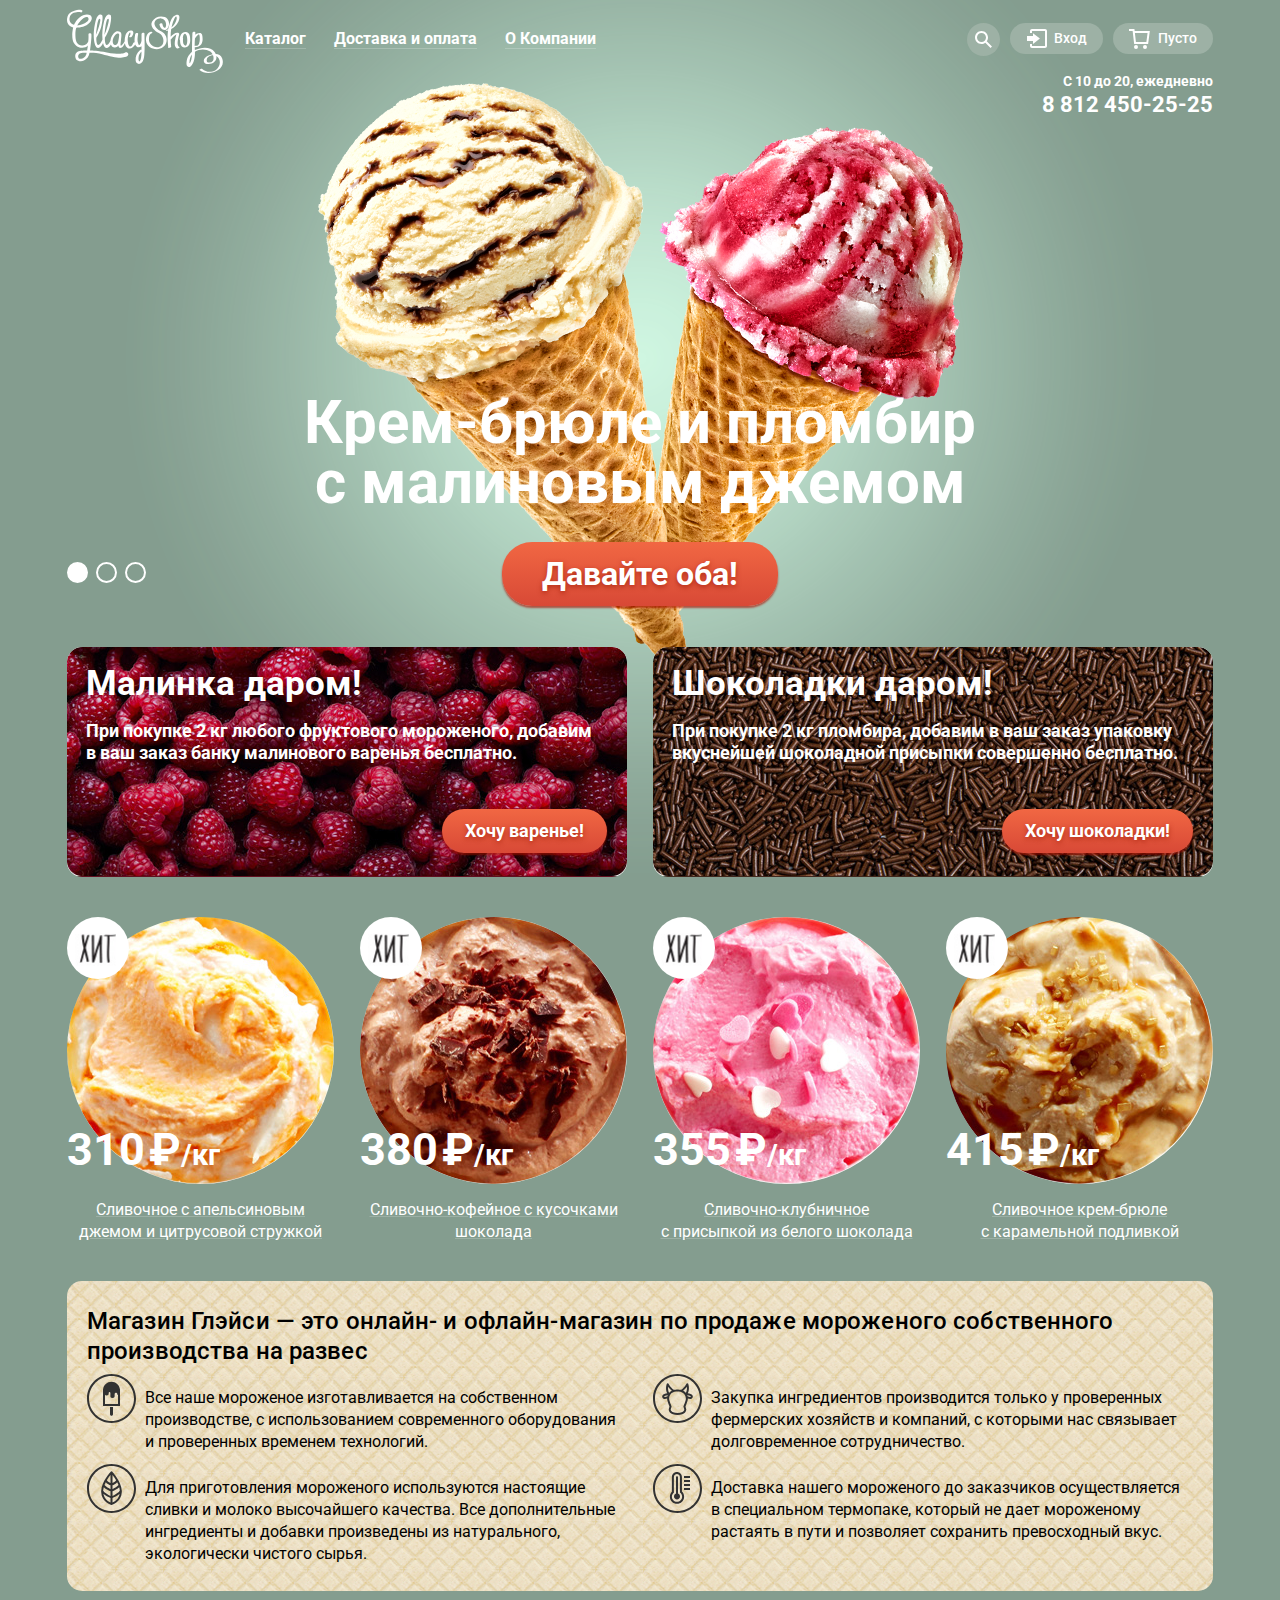
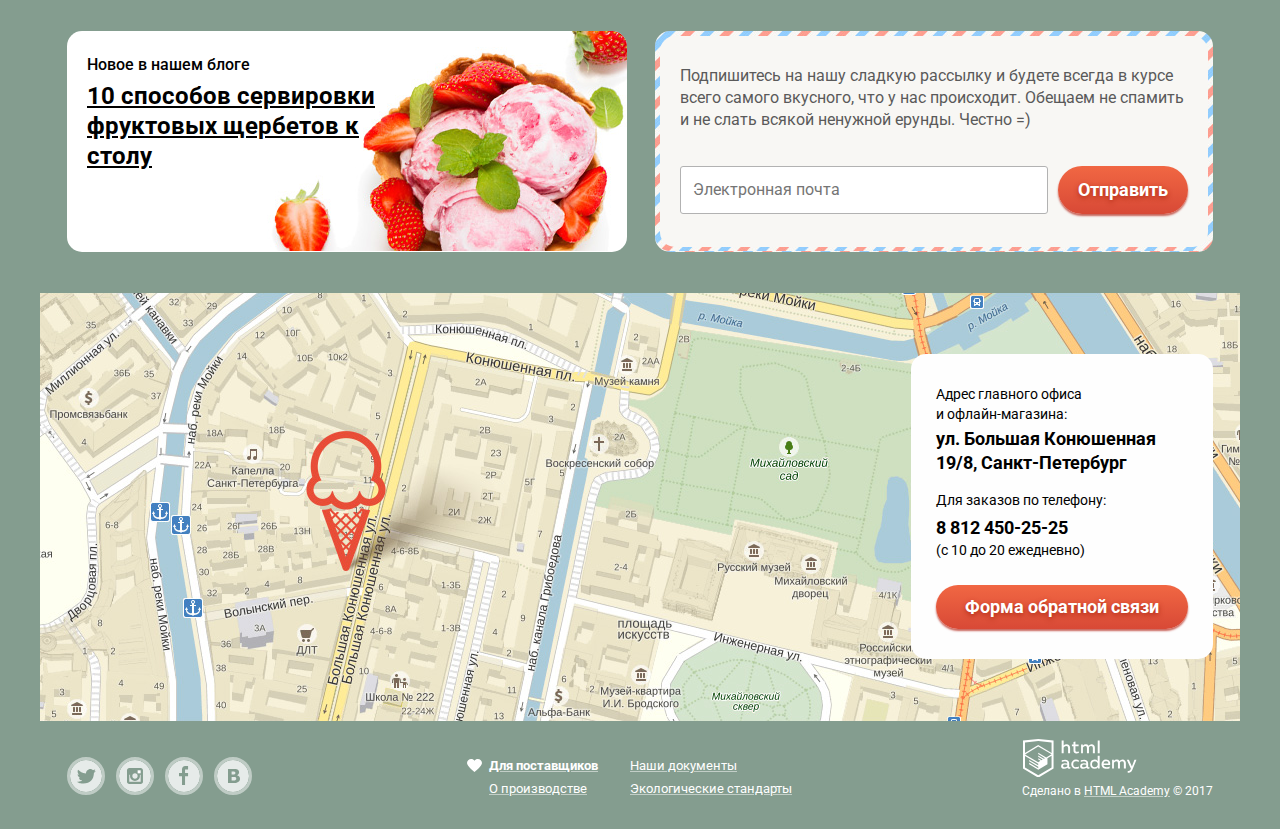
==== commit 986f4e16: "Внес правки после первой защиты." ====
--- a/index.html
+++ b/index.html
@@ -1,339 +1,341 @@
 <!DOCTYPE html>
 <html lang="ru">
-  <head>
-    <meta charset="utf-8">
-    <title>Глейси - Магазин мороженого</title>
-    <link href="https://fonts.googleapis.com/css?family=Roboto:400,500,700&amp;subset=cyrillic" rel="stylesheet">
-    <link href="css/normalize.css" rel="stylesheet">
-    <link href="css/style.min.css" rel="stylesheet">
-  </head>
-  <body>
-    <input class="visually-hidden" type="radio" id="product-1" name="toggle" checked>
-    <input class="visually-hidden" type="radio" id="product-2" name="toggle">
-    <input class="visually-hidden" type="radio" id="product-3" name="toggle">
-    <div class="site-wrapper">
-      <header class="main-header container">
-        <nav class="main-navigation">
-          <h1 class="logo"><img src="img/logo.svg" width="156" height="65" alt="Логотип магазина «Глейси»"></h1>
-          <ul class="site-navigation list-style">
-            <li class="menu">
-              <a class="site-navigation-link main-menu-link" href="#">Каталог</a>
-              <div class="main-menu not-show modal-form">
-                <ul class="menu-list list-style">
-                  <li><a class="main-menu-item new-menu-item" href="#">Новинки</a></li>
-                  <li><a class="main-menu-item" href="catalog.html">Сливочное</a></li>
-                  <li><a class="main-menu-item" href="#">Щербеты</a></li>
-                  <li><a class="main-menu-item" href="#">Фруктовый лед</a></li>
-                  <li><a class="main-menu-item" href="#">Мелорин</a></li>
-                </ul>
-              </div>
-            </li>
-            <li><a class="site-navigation-link" href="#">Доставка и оплата</a></li>
-            <li><a class="site-navigation-link" href="#">О Компании</a></li>
-          </ul> 
-          <div class="wrapper">
-            <ul class="user-navigation list-style">
-                <li class="modal-search"  tabindex="0">
-                  <label class="user-link search-link" for="search-value">
-                    <svg version="1.1" xmlns="http://www.w3.org/2000/svg" xmlns:xlink="http://www.w3.org/1999/xlink" x="0px" y="0px" width="17px" height="17px" viewBox="0 0 17 17" enable-background="new 0 0 17 17" xml:space="preserve">
-                        <path fill="#FFFFFF" d="M16.958,15.527L11.75,10.32C12.533,9.247,13,7.93,13,6.5C13,2.91,10.09,0,6.5,0S0,2.91,0,6.5
-                          S2.91,13,6.5,13c1.438,0,2.763-0.473,3.839-1.263l5.205,5.204L16.958,15.527z M6.5,11C4.019,11,2,8.981,2,6.5S4.019,2,6.5,2
-                          S11,4.019,11,6.5S8.981,11,6.5,11z"/>
-                    </svg>
-                    Поиск
-                  </label>
-                  <div class="modal-form search-form not-show">
-                    <form action="https://echo.htmlacademy.ru" method="post">
-                      <input class="form-field" type="text" id="search-value" name="search-request" placeholder="Что ищем?">
-                    </form>
-                  </div>
-                </li>
-                <li class="modal-login"  tabindex="0">
-                  <span class="user-link login-link">Вход</span>
-                  <div class="modal-form login-form not-show">
-                  <form action="https://echo.htmlacademy.ru" method="post">
-                      <label>
-                        <span class="visually-hidden">Логин</span>
-                        <input class="form-field" type="text" name="login" placeholder="Электронная почта">
-                      </label>
-                      <label>
-                        <span  class="visually-hidden">Пароль</span>  
-                        <input class="form-field" type="password" name="password" placeholder="Пароль">
-                      </label>
-                      <div class="login-control">
-                        <button class="button" type="submit">Войти</button>
-                        <p class="login-options link-dark">
-                          <a href="#">Забыли пароль?</a>
-                          <a href="#">Новая регистрация</a>
-                        </p>
-                      </div>
-                    </form>
-                  </div>
-                </li>
-                <li  tabindex="0">
-                  <span class="user-link cart-link">Пусто</span>
-                </li>
-            </ul>
-            <div class="info">
-              <p  class="schedule">С 10 до 20, ежедневно</p>
-              <a class="phone" href="tel:+78124502525">8 812 450-25-25</a>
-            </div>
-          </div>
-        </nav>
-      </header>
-
-      <main class="container">
-        <section class="slider">
-          <div class="slider-controls">
-            <label for="product-1">Первый</label>
-            <label for="product-2">Второй</label>
-            <label for="product-3">Третий</label>
-          </div>
-          <ul class="slider-list list-style">
-              <li class="slider-item slide" id="slide1">
-                <h3 class="slide-title">
-                  Крем-брюле и пломбир с малиновым джемом
-                </h3>
-                <a class="button slide-button" href="#">Давайте оба!</a>
-              </li>
-              <li class="slider-item slide" id="slide2">
-                <h3 class="slide-title">
-                  Шоколадный пломбир и лимонный сорбет
-                </h3>
-                <a class="button slide-button" href="#">Давайте оба!</a>
-              </li>
-              <li class="slider-item slide" id="slide3">
-                <h3 class="slide-title">
-                  Пломбир с помадкой и клубничный щербет
-                </h3>
-                <a class="button slide-button" href="#">Давайте оба!</a>
-              </li>
-          </ul>
-        </section>
-        <section class="actions">
-          <h2 class="visually-hidden">Акции</h2>
-          <ul class="action-list list-style">
-            <li class="action-item">
-              <h3>Малинка даром!</h3>
-              <p>При покупке 2&nbsp;кг любого фруктового мороженого, добавим в&nbsp;ваш заказ банку малинового варенья бесплатно.</p>
-              <a class="button" href="#">Хочу варенье!</a>
-            </li>
-            <li class="action-item">
-              <h3>Шоколадки даром!</h3>
-              <p>При покупке 2&nbsp;кг пломбира, добавим в&nbsp;ваш заказ упаковку вкуснейшей шоколадной присыпки совершенно бесплатно.</p>
-              <a class="button" href="#">Хочу шоколадки!</a>
-            </li>
-          </ul>
-        </section>
-        <section class="bestsellers">
-          <h2 class="visually-hidden">Хиты продаж</h2>
-          <ul class="catalog-list list-style link-light">
-            <li>
-              <article class="catalog-item">
-                <img src="img/icecream-1.jpg" width="267" height="267" alt="Сливочное с апельсиновым джемом и цитрусовой стружкой">
-                <span class="catalog-price">310<span class="rub-kg">&#8381;<span class="kg">/кг</span></span></span>
-                <h3>
-                  <a href="#">Сливочное с&nbsp;апельсиновым джемом и&nbsp;цитрусовой стружкой</a>
-                </h3>
-                <button class="button" type="submit">Быстрый просмотр</button>
-              </article>
-            </li>
-            <li>
-              <article class="catalog-item">
-                <img src="img/icecream-2.jpg" width="267" height="267" alt="Сливочно-кофейное с кусочками шоколада">
-                <span class="catalog-price">380<span class="rub-kg">&#8381;<span class="kg">/кг</span></span></span>
-                <h3>
-                  <a href="#">Сливочно-кофейное с&nbsp;кусочками шоколада</a>
-                </h3>
-                <button class="button" type="submit">Быстрый просмотр</button>
-              </article>
-            </li>
-            <li>
-              <article class="catalog-item">
-                <img src="img/icecream-3.jpg" width="267" height="267" alt="Сливочно-клубничное с присыпкой из белого шоколада">
-                <span class="catalog-price">355<span class="rub-kg">&#8381;<span class="kg">/кг</span></span></span>
-                <h3>
-                  <a href="#">Сливочно-клубничное с&nbsp;присыпкой из&nbsp;белого шоколада</a>
-                </h3>
-                <button class="button" type="submit">Быстрый просмотр</button>
-              </article>
-            </li>
-            <li>
-              <article class="catalog-item">
-                <img src="img/icecream-4.jpg" width="267" height="267" alt="Сливочное крем-брюле с карамельной подливкой">
-                <span class="catalog-price">415<span class="rub-kg">&#8381;<span class="kg">/кг</span></span></span>
-                <h3>
-                  <a href="#">Сливочное крем-брюле с&nbsp;карамельной подливкой</a>
-                </h3>
-                <button class="button" type="submit">Быстрый просмотр</button>
-              </article>
-            </li>
-          </ul>
-        </section>
-        <section class="about-us">
-          <h2 class="visually-hidden">О нас</h2>
-          <p class=about-us-description>Магазин Глэйси&nbsp;&mdash; это онлайн- и&nbsp;офлайн-магазин по&nbsp;продаже мороженого собственного производства на&nbsp;развес</p>
-          <ul class="about-us-list list-style">
-            <li class="about-us-item technology">
-              <p>Все наше мороженое изготавливается на&nbsp;собственном производстве, с&nbsp;использованием современного оборудования и&nbsp;проверенных временем технологий.</p>
-            </li>
-            <li class="about-us-item ingredients">
-              <p>Закупка ингредиентов производится только у&nbsp;проверенных фермерских хозяйств и&nbsp;компаний, с&nbsp;которыми нас связывает долговременное сотрудничество.</p>
-            </li>
-            <li class="about-us-item natural">
-                <p>Для приготовления мороженого используются настоящие сливки и&nbsp;молоко высочайшего качества. Все дополнительные ингредиенты и&nbsp;добавки произведены из&nbsp;натурального, экологически чистого сырья.</p>
-            </li>
-            <li class="about-us-item delivery">
-              <p>Доставка нашего мороженого до&nbsp;заказчиков осуществляется в&nbsp;специальном термопаке, который не&nbsp;дает мороженому растаять в&nbsp;пути и&nbsp;позволяет сохранить превосходный вкус.</p>
-            </li>
-          </ul>
-        </section>
-        <div class="columns">
-          <article class="from-blog">
-            <p class="from-blog-title">Новое в нашем блоге</p>
-            <h2><a href="#">10 способов сервировки фруктовых щербетов к столу</a></h2>
-          </article>
-          <section class="subscribe">
-            <div class="subscribe-inner">
-              <h2 class="visually-hidden">Подписка</h2>
-              <p class="subscribe-description">Подпишитесь на&nbsp;нашу сладкую рассылку и&nbsp;будете всегда в&nbsp;курсе всего самого вкусного, что у&nbsp;нас происходит. Обещаем не&nbsp;спамить и&nbsp;не&nbsp;слать всякой ненужной ерунды. Честно =)</p>
-              <form class="subscribe-form" action="https://echo.htmlacademy.ru" method="post">
-                <input class="subscribe-form-field" type="text" name="e-mail" placeholder="Электронная почта">
-                <button class="button" type="submit">Отправить</button>
-            </form>
-            </div>
-          </section>
-        </div>
-        <section class="map">
-          <h2 class="visually-hidden">Карта</h2>
-          <iframe src="https://yandex.ru/map-widget/v1/?um=constructor%3A3cb668e017da24346a23862d1467e0ca301bbaff3632e579616a0fc12864c024&amp;source=constructor" width="1200" height="428"></iframe>          
-          <article class="adress">
-            <h3 class="visually-hidden">Адрес магазина</h3>
-            <p class="pre-adress">Адрес главного офиса и&nbsp;офлайн-магазина:</p>
-            <p>ул. Большая Конюшенная 19/8, Санкт-Петербург</p>
-            <p class="phone-orders">Для заказов по&nbsp;телефону:</p>
-            <a href="tel:+78124502525">8 812 450-25-25</a>
-            <p>(с 10 до 20 ежедневно)</p>
-            <button class="button feedback-show" type="submit">Форма обратной связи</button>
-          </article>
-        </section>
-      </main>
-
-      <footer class="page-footer container">
-        <div class="footer-social">
-          <ul class="social-list list-style">
-            <li class="social-button">
-              <a href="#">
-                <svg version="1.1" xmlns="http://www.w3.org/2000/svg" xmlns:xlink="http://www.w3.org/1999/xlink" x="0px" y="0px" width="32px" height="32px" viewBox="0 0 32 32" enable-background="new 0 0 32 32" xml:space="preserve">
-                  <path fill="#FFFFFF" d="M16,0C7.164,0,0,7.164,0,16c0,8.837,7.164,16,16,16c8.837,0,16-7.163,16-16C32,7.164,24.837,0,16,0z
-                    M23.944,12.809c-0.251,6.516-3.463,10.832-10.992,10.702c-0.14,0-0.205,0-0.233,0c-0.015,0-0.021,0-0.021,0
-                    c-0.029,0-0.094,0-0.232,0c-0.447,0-4.543-0.443-5.344-1.823c2.479,0.19,4.247-0.406,5.12-1.136
-                    c-1.048-0.289-2.923-0.461-3.251-2.848c0.384,0.104,0.618,0.221,1.299,0.113c-1.307-0.824-2.758-1.519-2.679-3.643
-                    c0.311,0.317,1.164,0.518,1.46,0.457c-0.768-0.233-2.149-3.244-0.974-4.781c1.984,1.79,4.075,3.482,7.804,3.643
-                    c0.227-2.214,1.24-3.699,3.168-4.325c1.84-0.479,3.255,0.26,3.901,1.138c0.737-0.224,1.453-0.466,2.193-0.685
-                    c-0.004,0.833-0.569,1.463-0.935,1.709c0.747,0.165,1.423-0.475,1.423-0.475C25.467,11.818,24.557,12.58,23.944,12.809z"/>
-                </svg>
-                Твиттер
-              </a>
-            </li>
-            <li class="social-button">
-              <a href="#">
-                  <svg version="1.1" xmlns="http://www.w3.org/2000/svg" xmlns:xlink="http://www.w3.org/1999/xlink" x="0px" y="0px" width="32px" height="32px" viewBox="0 0 32 32" enable-background="new 0 0 32 32" xml:space="preserve">
-                    <path fill="#FFFFFF" d="M20.916,16c0,2.728-2.211,4.938-4.938,4.938S11.039,18.728,11.039,16c0-0.394,0.051-0.773,0.138-1.14
-                      h-0.897v6.838h11.396V14.86h-0.897C20.865,15.227,20.916,15.606,20.916,16z"/>
-                    <path fill="#FFFFFF" d="M15.978,18.659c1.466,0,2.659-1.193,2.659-2.659s-1.193-2.659-2.659-2.659
-                      c-1.466,0-2.659,1.193-2.659,2.659S14.511,18.659,15.978,18.659z"/>
-                    <rect x="18.637" y="10.302" fill="#FFFFFF" width="3.039" height="3.039"/>
-                    <path fill="#FFFFFF" d="M16,0C7.164,0,0,7.164,0,16c0,8.837,7.164,16,16,16c8.837,0,16-7.163,16-16C32,7.164,24.837,0,16,0z
-                       M23.955,21.698c0,1.254-1.025,2.279-2.279,2.279H10.279C9.026,23.978,8,22.952,8,21.698V10.302c0-1.253,1.026-2.279,2.279-2.279
-                      h11.396c1.254,0,2.279,1.026,2.279,2.279V21.698z"/>
-                  </svg>
-                  Инстаграм    
-              </a>
-            </li>
-            <li  class="social-button">
-              <a href="#">
-                  <svg version="1.1" xmlns="http://www.w3.org/2000/svg" xmlns:xlink="http://www.w3.org/1999/xlink" x="0px" y="0px" width="32px" height="32px" viewBox="0 0 32 32" enable-background="new 0 0 32 32" xml:space="preserve">
-                    <path fill="#FFFFFF" d="M16,0C7.164,0,0,7.163,0,16s7.164,16,16,16c8.837,0,16-7.164,16-16S24.837,0,16,0z M20.062,9.455h-3.021
-                      v3.444h3.021v3.445h-3.021v8.61h-3.021v-8.61H11v-3.445h3.021V9.455c0-1.902,1.353-3.445,3.021-3.445h3.021V9.455z"/>
-                  </svg>
-                  Фейсбук  
-              </a>
-            </li>
-            <li class="social-button">
-              <a href="#">
-                <svg version="1.1" xmlns="http://www.w3.org/2000/svg" xmlns:xlink="http://www.w3.org/1999/xlink" x="0px" y="0px" width="32px" height="32px" viewBox="0 0 32 32" enable-background="new 0 0 32 32" xml:space="preserve">
-                  <path fill="#FFFFFF" d="M16.637,14.495c0.402-0.019,0.719-0.082,0.951-0.188c0.326-0.145,0.54-0.33,0.641-0.559
-                    c0.101-0.229,0.15-0.496,0.15-0.797c0-0.232-0.058-0.465-0.174-0.697c-0.116-0.232-0.322-0.405-0.617-0.517
-                    c-0.264-0.1-0.592-0.155-0.984-0.165c-0.392-0.009-0.943-0.014-1.652-0.014h-0.339v2.965h0.565
-                    C15.749,14.523,16.235,14.514,16.637,14.495z"/>
-                  <path fill="#FFFFFF" d="M18.118,17.084c-0.282-0.081-0.672-0.125-1.166-0.132c-0.494-0.006-1.012-0.009-1.55-0.009h-0.79v3.493
-                    h0.264c1.014,0,1.74-0.003,2.18-0.009c0.438-0.007,0.843-0.088,1.212-0.245c0.377-0.157,0.633-0.364,0.774-0.625
-                    s0.214-0.562,0.214-0.9c0-0.446-0.088-0.788-0.261-1.03C18.825,17.386,18.531,17.204,18.118,17.084z"/>
-                  <path fill="#FFFFFF" d="M16,0C7.164,0,0,7.164,0,16c0,8.837,7.164,16,16,16c8.837,0,16-7.163,16-16C32,7.164,24.837,0,16,0z
-                      M22.602,20.531c-0.273,0.533-0.646,0.976-1.124,1.327c-0.552,0.415-1.161,0.71-1.823,0.886s-1.501,0.264-2.519,0.264h-6.121V8.987
-                    h5.443c1.13,0,1.957,0.038,2.48,0.113c0.524,0.076,1.045,0.242,1.561,0.5c0.533,0.27,0.929,0.632,1.189,1.087
-                    c0.26,0.455,0.392,0.975,0.392,1.558c0,0.678-0.179,1.278-0.536,1.795c-0.358,0.518-0.863,0.92-1.517,1.208v0.075
-                    c0.917,0.182,1.642,0.559,2.179,1.13c0.537,0.571,0.807,1.325,0.807,2.261C23.013,19.392,22.875,19.997,22.602,20.531z"/>
-                </svg>
-                 Вконтакте 
-              </a>
-            </li>
-        </ul>
-        </div>
-        
-        <nav class="footer-navigation link-light">
-          <ul class="footer-navigation-list list-style">
-            <li class="column">
-              <ul class="list-style">
-                <li class="footer-navigation-item footer-navigation-importantitem"><a href="#">Для поставщиков</a></li>
-                <li class="footer-navigation-item"><a href="#">О производстве</a></li>
-              </ul>
-            </li>
-            <li class="column">
-              <ul class="list-style">
-                <li class="footer-navigation-item"><a href="#">Наши документы</a></li>
-                <li class="footer-navigation-item"><a href="#">Экологические стандарты</a></li>
-              </ul>
-            </li> 
-          </ul>
-        </nav>
-        <p class="footer-copyright link-light">
-          <a class="logo" href="https://htmlacademy.ru/intensive/htmlcss"><img src="img/logo-htmlacademy-small.svg" width="120" height="38" alt="HTML Academy"></a>
-          Сделано в <a href="https://htmlacademy.ru/intensive/htmlcss">HTML Academy</a> © 2017
-        </p>
-      </footer>
-
-      <section class="feedback not-show">
-        <form action="https://echo.htmlacademy.ru" method="post">
-          <div class="modal-feedback modal-form">
-            <h2 class="visually-hidden">Форма обратной связи</h2>
-            <p class="feedback-statement">Мы обязательно Вам ответим!</p>
-            <p>
-              <label>
-                <span class="visually-hidden">Имя:</span>
-                <input class="form-field" type="text" name="name" placeholder="Как вас зовут?">
-              </label>
-            </p>
-            <p>
-              <label>
-                <span class="visually-hidden">E-mail:</span>
-                <input class="form-field" type="text" name="email" placeholder="Ваша почта для ответа?">
-              </label>
-            </p>
-            <p>
-              <label>
-                <span class="visually-hidden">Сообщение:</span>
-                <textarea name="feedback" placeholder="Напишите что-нибудь..." rows="5"></textarea>
-              </label>
-            </p>
-            <button class="button" type="submit">Отправить</button>
-            <button class="modal-close" type="button">Закрыть</button>
-          </div>
-        </form>
-      </section>
-
-    </div>
-    <script src="js/script.min.js"></script>
-  </body>
+	<head>
+		<meta charset="utf-8">
+		<title>Глейси - Магазин мороженого</title>
+		<link href="https://fonts.googleapis.com/css?family=Roboto:400,500,700&amp;subset=cyrillic" rel="stylesheet">
+		<link href="css/normalize.css" rel="stylesheet">
+		<link href="css/style.min.css" rel="stylesheet">
+	</head>
+	<body>
+		<input class="visually-hidden" type="radio" id="product-1" name="toggle" checked>
+		<input class="visually-hidden" type="radio" id="product-2" name="toggle">
+		<input class="visually-hidden" type="radio" id="product-3" name="toggle">
+		<div class="site-wrapper">
+			<header class="main-header container">
+				<nav class="main-navigation">
+					<h1 class="logo"><img src="img/logo.svg" width="156" height="65" alt="Логотип магазина «Глейси»"></h1>
+					<ul class="site-navigation list-style">
+						<li class="menu">
+							<a class="site-navigation-link main-menu-link" href="#">Каталог</a>
+							<div class="main-menu not-show modal-form">
+								<ul class="menu-list list-style">
+									<li><a class="main-menu-item new-menu-item" href="#">Новинки</a></li>
+									<li><a class="main-menu-item" href="catalog.html">Сливочное</a></li>
+									<li><a class="main-menu-item" href="#">Щербеты</a></li>
+									<li><a class="main-menu-item" href="#">Фруктовый лед</a></li>
+									<li><a class="main-menu-item" href="#">Мелорин</a></li>
+								</ul>
+							</div>
+						</li>
+						<li><a class="site-navigation-link" href="#">Доставка и оплата</a></li>
+						<li><a class="site-navigation-link" href="#">О Компании</a></li>
+					</ul> 
+					<div class="wrapper">
+						<ul class="user-navigation list-style">
+							<li class="modal-search" tabindex="0">
+								<label class="user-link search-link" for="search-value">
+									<svg version="1.1" xmlns="http://www.w3.org/2000/svg" xmlns:xlink="http://www.w3.org/1999/xlink" x="0px" y="0px" width="17px" height="17px" viewBox="0 0 17 17" enable-background="new 0 0 17 17" xml:space="preserve">
+										<path fill="#FFFFFF" d="M16.958,15.527L11.75,10.32C12.533,9.247,13,7.93,13,6.5C13,2.91,10.09,0,6.5,0S0,2.91,0,6.5
+										S2.91,13,6.5,13c1.438,0,2.763-0.473,3.839-1.263l5.205,5.204L16.958,15.527z M6.5,11C4.019,11,2,8.981,2,6.5S4.019,2,6.5,2
+										S11,4.019,11,6.5S8.981,11,6.5,11z"/>
+									</svg>
+									Поиск
+								</label>
+								<div class="modal-form search-form not-show">
+									<form action="https://echo.htmlacademy.ru" method="post">
+										<input class="form-field" type="text" id="search-value" name="search-request" placeholder="Что ищем?">
+									</form>
+								</div>
+							</li>
+							<li class="modal-login" tabindex="0">
+								<span class="user-link login-link">Вход</span>
+								<div class="modal-form login-form not-show">
+									<form action="https://echo.htmlacademy.ru" method="post">
+										<label>
+											<span class="visually-hidden">Логин</span>
+											<input class="form-field" type="text" name="login" placeholder="Электронная почта">
+										</label>
+										<label>
+											<span class="visually-hidden">Пароль</span>
+											<input class="form-field" type="password" name="password" placeholder="Пароль">
+										</label>
+										<div class="login-control">
+											<button class="button" type="submit">Войти</button>
+											<p class="login-options link-dark">
+												<a href="#">Забыли пароль?</a>
+												<a href="#">Новая регистрация</a>
+											</p>
+										</div>
+									</form>
+								</div>
+							</li>
+							<li tabindex="0">
+								<span class="user-link cart-link">Пусто</span>
+							</li>
+						</ul>
+						<div class="info">
+							<p class="schedule">С 10 до 20, ежедневно</p>
+							<a class="phone" href="tel:+78124502525">8 812 450-25-25</a>
+						</div>
+					</div>
+				</nav>
+			</header>
+
+			<main class="container">
+				<section class="slider">
+					<div class="slider-controls">
+						<label for="product-1">Первый</label>
+						<label for="product-2">Второй</label>
+						<label for="product-3">Третий</label>
+					</div>
+					<ul class="slider-list list-style">
+						<li class="slider-item slide" id="slide1">
+							<h3 class="slide-title">
+								Крем-брюле и пломбир с малиновым джемом
+							</h3>
+							<a class="button slide-button" href="#">Давайте оба!</a>
+						</li>
+						<li class="slider-item slide" id="slide2">
+							<h3 class="slide-title">
+								Шоколадный пломбир и лимонный сорбет
+							</h3>
+							<a class="button slide-button" href="#">Давайте оба!</a>
+						</li>
+						<li class="slider-item slide" id="slide3">
+							<h3 class="slide-title">
+								Пломбир с помадкой и клубничный щербет
+							</h3>
+							<a class="button slide-button" href="#">Давайте оба!</a>
+						</li>
+					</ul>
+				</section>
+				<section class="actions">
+					<h2 class="visually-hidden">Акции</h2>
+					<ul class="action-list list-style">
+						<li class="action-item">
+							<h3>Малинка даром!</h3>
+							<p>При покупке 2&nbsp;кг любого фруктового мороженого, добавим в&nbsp;ваш заказ банку малинового варенья бесплатно.</p>
+							<a class="button" href="#">Хочу варенье!</a>
+						</li>
+						<li class="action-item">
+							<h3>Шоколадки даром!</h3>
+							<p>При покупке 2&nbsp;кг пломбира, добавим в&nbsp;ваш заказ упаковку вкуснейшей шоколадной присыпки совершенно бесплатно.</p>
+							<a class="button" href="#">Хочу шоколадки!</a>
+						</li>
+					</ul>
+				</section>
+				<section class="bestsellers">
+					<h2 class="visually-hidden">Хиты продаж</h2>
+					<ul class="catalog-list list-style link-light">
+						<li>
+							<article class="catalog-item">
+								<img src="img/icecream-1.jpg" width="267" height="267" alt="Сливочное с апельсиновым джемом и цитрусовой стружкой">
+								<span class="catalog-price">310<span class="rub-kg">&#8381;<span class="kg">/кг</span></span></span>
+								<h3>
+									<a href="#">Сливочное с&nbsp;апельсиновым джемом и&nbsp;цитрусовой стружкой</a>
+								</h3>
+								<button class="button" type="submit">Быстрый просмотр</button>
+							</article>
+						</li>
+						<li>
+							<article class="catalog-item">
+								<img src="img/icecream-2.jpg" width="267" height="267" alt="Сливочно-кофейное с кусочками шоколада">
+								<span class="catalog-price">380<span class="rub-kg">&#8381;<span class="kg">/кг</span></span></span>
+								<h3>
+									<a href="#">Сливочно-кофейное с&nbsp;кусочками шоколада</a>
+								</h3>
+								<button class="button" type="submit">Быстрый просмотр</button>
+							</article>
+						</li>
+						<li>
+							<article class="catalog-item">
+								<img src="img/icecream-3.jpg" width="267" height="267" alt="Сливочно-клубничное с присыпкой из белого шоколада">
+								<span class="catalog-price">355<span class="rub-kg">&#8381;<span class="kg">/кг</span></span></span>
+								<h3>
+									<a href="#">Сливочно-клубничное с&nbsp;присыпкой из&nbsp;белого шоколада</a>
+								</h3>
+								<button class="button" type="submit">Быстрый просмотр</button>
+							</article>
+							</li>
+						<li>
+							<article class="catalog-item">
+								<img src="img/icecream-4.jpg" width="267" height="267" alt="Сливочное крем-брюле с карамельной подливкой">
+								<span class="catalog-price">415<span class="rub-kg">&#8381;<span class="kg">/кг</span></span></span>
+								<h3>
+									<a href="#">Сливочное крем-брюле с&nbsp;карамельной подливкой</a>
+								</h3>
+								<button class="button" type="submit">Быстрый просмотр</button>
+							</article>
+						</li>
+					</ul>
+				</section>
+				<section class="about-us">
+					<h2 class="visually-hidden">О нас</h2>
+					<p class=about-us-description>Магазин Глэйси&nbsp;&mdash; это онлайн- и&nbsp;офлайн-магазин по&nbsp;продаже мороженого собственного производства на&nbsp;развес</p>
+					<ul class="about-us-list list-style">
+						<li class="about-us-item technology">
+							<p>Все наше мороженое изготавливается на&nbsp;собственном производстве, с&nbsp;использованием современного оборудования и&nbsp;проверенных временем технологий.</p>
+						</li>
+						<li class="about-us-item ingredients">
+							<p>Закупка ингредиентов производится только у&nbsp;проверенных фермерских хозяйств и&nbsp;компаний, с&nbsp;которыми нас связывает долговременное сотрудничество.</p>
+						</li>
+						<li class="about-us-item natural">
+							<p>Для приготовления мороженого используются настоящие сливки и&nbsp;молоко высочайшего качества. Все дополнительные ингредиенты и&nbsp;добавки произведены из&nbsp;натурального, экологически чистого сырья.</p>
+						</li>
+						<li class="about-us-item delivery">
+							<p>Доставка нашего мороженого до&nbsp;заказчиков осуществляется в&nbsp;специальном термопаке, который не&nbsp;дает мороженому растаять в&nbsp;пути и&nbsp;позволяет сохранить превосходный вкус.</p>
+						</li>
+					</ul>
+				</section>
+				<div class="columns">
+					<article class="from-blog">
+						<p class="from-blog-title">Новое в нашем блоге</p>
+						<h2><a href="#">10 способов сервировки фруктовых щербетов к столу</a></h2>
+					</article>
+					<section class="subscribe">
+						<div class="subscribe-inner">
+							<h2 class="visually-hidden">Подписка</h2>
+							<p class="subscribe-description">Подпишитесь на&nbsp;нашу сладкую рассылку и&nbsp;будете всегда в&nbsp;курсе всего самого вкусного, что у&nbsp;нас происходит. Обещаем не&nbsp;спамить и&nbsp;не&nbsp;слать всякой ненужной ерунды. Честно =)</p>
+							<form class="subscribe-form" action="https://echo.htmlacademy.ru" method="post">
+								<input class="subscribe-form-field" type="text" name="e-mail" placeholder="Электронная почта">
+								<button class="button" type="submit">Отправить</button>
+							</form>
+						</div>
+					</section>
+				</div>
+				<section class="map">
+					<h2 class="visually-hidden">Карта</h2>
+					<iframe src="https://yandex.ru/map-widget/v1/?um=constructor%3A3cb668e017da24346a23862d1467e0ca301bbaff3632e579616a0fc12864c024&amp;source=constructor" width="1200" height="428"></iframe>
+					<article class="adress">
+						<h3 class="visually-hidden">Адрес магазина</h3>
+						<p class="pre-adress">Адрес главного офиса и&nbsp;офлайн-магазина:</p>
+						<p>ул. Большая Конюшенная 19/8, Санкт-Петербург</p>
+						<p class="phone-orders">Для заказов по&nbsp;телефону:</p>
+						<a href="tel:+78124502525">8 812 450-25-25</a>
+						<p>(с 10 до 20 ежедневно)</p>
+						<a class="button feedback-show" href="#">Форма обратной связи</a>
+					</article>
+				</section>
+			</main>
+
+			<footer class="page-footer container">
+				<div class="footer-social">
+					<ul class="social-list list-style">
+						<li class="social-button">
+							<a href="#">
+								<svg version="1.1" xmlns="http://www.w3.org/2000/svg" xmlns:xlink="http://www.w3.org/1999/xlink" x="0px" y="0px" width="32px" height="32px" viewBox="0 0 32 32" enable-background="new 0 0 32 32" xml:space="preserve">
+									<path fill="#FFFFFF" d="M16,0C7.164,0,0,7.164,0,16c0,8.837,7.164,16,16,16c8.837,0,16-7.163,16-16C32,7.164,24.837,0,16,0z
+										M23.944,12.809c-0.251,6.516-3.463,10.832-10.992,10.702c-0.14,0-0.205,0-0.233,0c-0.015,0-0.021,0-0.021,0
+										c-0.029,0-0.094,0-0.232,0c-0.447,0-4.543-0.443-5.344-1.823c2.479,0.19,4.247-0.406,5.12-1.136
+										c-1.048-0.289-2.923-0.461-3.251-2.848c0.384,0.104,0.618,0.221,1.299,0.113c-1.307-0.824-2.758-1.519-2.679-3.643
+										c0.311,0.317,1.164,0.518,1.46,0.457c-0.768-0.233-2.149-3.244-0.974-4.781c1.984,1.79,4.075,3.482,7.804,3.643
+										c0.227-2.214,1.24-3.699,3.168-4.325c1.84-0.479,3.255,0.26,3.901,1.138c0.737-0.224,1.453-0.466,2.193-0.685
+										c-0.004,0.833-0.569,1.463-0.935,1.709c0.747,0.165,1.423-0.475,1.423-0.475C25.467,11.818,24.557,12.58,23.944,12.809z"/>
+								</svg>
+								Твиттер
+							</a>
+						</li>
+						<li class="social-button">
+							<a href="#">
+								<svg version="1.1" xmlns="http://www.w3.org/2000/svg" xmlns:xlink="http://www.w3.org/1999/xlink" x="0px" y="0px" width="32px" height="32px" viewBox="0 0 32 32" enable-background="new 0 0 32 32" xml:space="preserve">
+									<path fill="#FFFFFF" d="M20.916,16c0,2.728-2.211,4.938-4.938,4.938S11.039,18.728,11.039,16c0-0.394,0.051-0.773,0.138-1.14
+										h-0.897v6.838h11.396V14.86h-0.897C20.865,15.227,20.916,15.606,20.916,16z"/>
+									<path fill="#FFFFFF" d="M15.978,18.659c1.466,0,2.659-1.193,2.659-2.659s-1.193-2.659-2.659-2.659
+										c-1.466,0-2.659,1.193-2.659,2.659S14.511,18.659,15.978,18.659z"/>
+									<rect x="18.637" y="10.302" fill="#FFFFFF" width="3.039" height="3.039"/>
+									<path fill="#FFFFFF" d="M16,0C7.164,0,0,7.164,0,16c0,8.837,7.164,16,16,16c8.837,0,16-7.163,16-16C32,7.164,24.837,0,16,0z
+										M23.955,21.698c0,1.254-1.025,2.279-2.279,2.279H10.279C9.026,23.978,8,22.952,8,21.698V10.302c0-1.253,1.026-2.279,2.279-2.279
+										h11.396c1.254,0,2.279,1.026,2.279,2.279V21.698z"/>
+								</svg>
+								Инстаграм
+							</a>
+						</li>
+						<li class="social-button">
+							<a href="#">
+								<svg version="1.1" xmlns="http://www.w3.org/2000/svg" xmlns:xlink="http://www.w3.org/1999/xlink" x="0px" y="0px" width="32px" height="32px" viewBox="0 0 32 32" enable-background="new 0 0 32 32" xml:space="preserve">
+									<path fill="#FFFFFF" d="M16,0C7.164,0,0,7.163,0,16s7.164,16,16,16c8.837,0,16-7.164,16-16S24.837,0,16,0z M20.062,9.455h-3.021
+										v3.444h3.021v3.445h-3.021v8.61h-3.021v-8.61H11v-3.445h3.021V9.455c0-1.902,1.353-3.445,3.021-3.445h3.021V9.455z"/>
+								</svg>
+								Фейсбук
+							</a>
+						</li>
+						<li class="social-button">
+							<a href="#">
+								<svg version="1.1" xmlns="http://www.w3.org/2000/svg" xmlns:xlink="http://www.w3.org/1999/xlink" x="0px" y="0px" width="32px" height="32px" viewBox="0 0 32 32" enable-background="new 0 0 32 32" xml:space="preserve">
+									<path fill="#FFFFFF" d="M16.637,14.495c0.402-0.019,0.719-0.082,0.951-0.188c0.326-0.145,0.54-0.33,0.641-0.559
+										c0.101-0.229,0.15-0.496,0.15-0.797c0-0.232-0.058-0.465-0.174-0.697c-0.116-0.232-0.322-0.405-0.617-0.517
+										c-0.264-0.1-0.592-0.155-0.984-0.165c-0.392-0.009-0.943-0.014-1.652-0.014h-0.339v2.965h0.565
+										C15.749,14.523,16.235,14.514,16.637,14.495z"/>
+									<path fill="#FFFFFF" d="M18.118,17.084c-0.282-0.081-0.672-0.125-1.166-0.132c-0.494-0.006-1.012-0.009-1.55-0.009h-0.79v3.493
+										h0.264c1.014,0,1.74-0.003,2.18-0.009c0.438-0.007,0.843-0.088,1.212-0.245c0.377-0.157,0.633-0.364,0.774-0.625
+										s0.214-0.562,0.214-0.9c0-0.446-0.088-0.788-0.261-1.03C18.825,17.386,18.531,17.204,18.118,17.084z"/>
+									<path fill="#FFFFFF" d="M16,0C7.164,0,0,7.164,0,16c0,8.837,7.164,16,16,16c8.837,0,16-7.163,16-16C32,7.164,24.837,0,16,0z
+										M22.602,20.531c-0.273,0.533-0.646,0.976-1.124,1.327c-0.552,0.415-1.161,0.71-1.823,0.886s-1.501,0.264-2.519,0.264h-6.121V8.987
+										h5.443c1.13,0,1.957,0.038,2.48,0.113c0.524,0.076,1.045,0.242,1.561,0.5c0.533,0.27,0.929,0.632,1.189,1.087
+										c0.26,0.455,0.392,0.975,0.392,1.558c0,0.678-0.179,1.278-0.536,1.795c-0.358,0.518-0.863,0.92-1.517,1.208v0.075
+										c0.917,0.182,1.642,0.559,2.179,1.13c0.537,0.571,0.807,1.325,0.807,2.261C23.013,19.392,22.875,19.997,22.602,20.531z"/>
+								</svg>
+								Вконтакте 
+							</a>
+						</li>
+					</ul>
+				</div>
+
+				<nav class="footer-navigation link-light">
+					<ul class="footer-navigation-list list-style">
+						<li class="column">
+							<ul class="list-style">
+								<li class="footer-navigation-item footer-navigation-importantitem"><a href="#">Для поставщиков</a></li>
+								<li class="footer-navigation-item"><a href="#">О производстве</a></li>
+							</ul>
+						</li>
+						<li class="column">
+							<ul class="list-style">
+								<li class="footer-navigation-item"><a href="#">Наши документы</a></li>
+								<li class="footer-navigation-item"><a href="#">Экологические стандарты</a></li>
+							</ul>
+						</li> 
+					</ul>
+				</nav>
+				<p class="footer-copyright link-light">
+					<a class="logo" href="https://htmlacademy.ru/intensive/htmlcss"><img src="img/logo-htmlacademy-small.svg" width="120" height="38" alt="HTML Academy"></a>
+					Сделано в 
+					<a href="https://htmlacademy.ru/intensive/htmlcss">HTML Academy</a> 
+					© 2017
+				</p>
+			</footer>
+
+			<section class="feedback not-show">
+				<form action="https://echo.htmlacademy.ru" method="post">
+					<div class="modal-feedback modal-form">
+						<h2 class="visually-hidden">Форма обратной связи</h2>
+						<p class="feedback-statement">Мы обязательно Вам ответим!</p>
+						<p>
+							<label>
+								<span class="visually-hidden">Имя:</span>
+								<input class="form-field" type="text" name="name" placeholder="Как вас зовут?">
+							</label>
+						</p>
+						<p>
+							<label>
+								<span class="visually-hidden">E-mail:</span>
+								<input class="form-field" type="text" name="email" placeholder="Ваша почта для ответа?">
+							</label>
+						</p>
+						<p>
+							<label>
+								<span class="visually-hidden">Сообщение:</span>
+								<textarea name="feedback" placeholder="Напишите что-нибудь..." rows="6"></textarea>
+							</label>
+						</p>
+						<button class="button" type="submit">Отправить</button>
+						<button class="modal-close" type="button">Закрыть</button>
+					</div>
+				</form>
+			</section>
+
+		</div>
+		<script src="js/script.min.js"></script>
+	</body>
 </html>
--- a/css/style.min.css
+++ b/css/style.min.css
@@ -1 +1 @@
-body{margin:0;padding:0;font-family:"Roboto",sans-serif;font-size:16px;line-height:22px;font-weight:400;color:#fff;background-color:#849d8f}.site-wrapper{min-width:940px;background-color:#849d8f;background-image:url(../img/icecream-slide-1.png);background-repeat:no-repeat;background-position:top center;min-height:100vh;transition:background-image .5s ease,background-color .5s ease}.site-wrapper::before,.site-wrapper::after{content:"";visibility:hidden}.site-wrapper::before{background-image:url(../img/icecream-slide-2.png)}.site-wrapper::after{background-image:url(../img/icecream-slide-3.png)}.not-show{display:none}.wrapper{display:flex;flex-direction:column;align-items:flex-end;margin-left:auto}.container{width:1146px;margin:0 auto;padding:0 20px}.columns{display:flex;justify-content:space-between;margin-bottom:41px}.list-style{list-style:none;padding:0;margin:0}.main-header a{text-decoration:none}.main-navigation{display:flex;padding:0;margin:0;padding-top:9px}.main-navigation .logo{padding:0;margin:0;margin-right:8px;align-self:flex-start}.site-navigation{display:flex;justify-content:flex-start;align-items:flex-start;font-size:16px;line-height:18px;font-weight:700;padding-top:13px}.site-navigation li{padding:0;margin:0}.site-navigation-link{display:block;margin:0;padding:8px 14px;position:relative;color:#fff}.site-navigation-link::after{content:"";position:absolute;left:14px;right:14px;bottom:7px;display:inline-block;height:1px;background-color:rgba(255,255,255,.2)}.site-navigation-link:hover,.site-navigation-link:focus{background-color:#f7f6f3;color:#000;border-radius:50px}.site-navigation-link:active{background-color:#eaeaea;border:0;box-shadow:inset 0 2px 1px #696969}.site-navigation-link:hover::after{content:"";position:absolute;left:14px;right:14px;bottom:7px;display:inline-block;height:1px;background-color:#f7f6f3}.site-navigation a:hover::after{background-color:rgba(255,255,255,.2)}.user-navigation{font-size:14px;line-height:16px;font-weight:500;display:flex;padding-top:14px;margin-bottom:13px}.user-navigation li{margin-right:10px}.user-navigation li:last-of-type{margin-right:0}.user-navigation span{margin-bottom:4px}.user-link{display:block;padding:7px 16px;background-color:#9db1a5;border-radius:50px;padding-bottom:8px}.cart-link{position:relative;padding-left:45px;margin-right:0}.cart-link::before{content:"";width:25px;height:25px;position:absolute;left:14px;top:3px;background-image:url(../img/cart-empty.svg);background-repeat:no-repeat;background-position:center center}.cart-link:hover{background-color:#f4f3f0;color:#000}.cart-link:hover::before{background-image:url(../img/cart-empty-hover.svg)}.not-empty{position:relative;padding-left:45px;background-color:#f7f6f3;color:#000}.not-empty::before{content:"";width:25px;height:25px;position:absolute;left:14px;top:4px;background-image:url(../img/cart-full.svg);background-repeat:no-repeat;background-position:center}.login-link{position:relative;padding-left:44px}.login-link::before{content:"";width:25px;height:25px;position:absolute;left:15px;top:3px;background-image:url(../img/enter.svg);background-repeat:no-repeat;background-position:center center}.modal-login:hover .login-link::before,.modal-login:focus .login-link::before{background-image:url(../img/enter-hover.svg)}.search-link{position:relative;font-size:0;line-height:0;padding:8px}.info{margin:0;padding:0}.info p{margin:0;padding:0}.info .schedule{font-size:14px;line-height:16px;font-weight:700;text-align:end;margin-bottom:4px}.phone{font-size:22px;line-height:24px;color:#fff;text-decoration:none;font-weight:700}.slider{position:relative;padding-top:275px;text-align:center;color:#fff}.slide-title{width:700px;margin:0 auto;margin-bottom:29px;font-size:60px;line-height:60px;font-weight:700}.slider .button{padding:10px 40px;font-weight:700;font-size:32px;line-height:44px;text-decoration:none;margin-bottom:41px}.slider-controls label{display:inline-block;width:17px;height:17px;margin-right:8px;vertical-align:top;background-color:transparent;border:2px solid #fff;border-radius:50%;cursor:pointer}.slider-controls label:hover{background-color:rgba(255,255,255,.4)}.slider-controls{position:absolute;bottom:63px;left:0;z-index:20;font-size:0}.slide{display:none}#product-1:checked~.site-wrapper #slide1,#product-2:checked~.site-wrapper #slide2,#product-3:checked~.site-wrapper #slide3{display:block}#product-1:checked~.site-wrapper label[for=product-1],#product-2:checked~.site-wrapper label[for=product-2],#product-3:checked~.site-wrapper label[for=product-3]{background-color:#fff}#product-1:checked~.site-wrapper{background-color:#849d8f;background-image:url(../img/icecream-slide-1.png)}#product-2:checked~.site-wrapper{background-color:#8996a6;background-image:url(../img/icecream-slide-2.png)}#product-3:checked~.site-wrapper{background-color:#9d8b84;background-image:url(../img/icecream-slide-3.png)}.action-list{display:flex;justify-content:space-between}.action-item{box-sizing:border-box;padding-top:16px;padding-left:19px;padding-bottom:24px;padding-right:20px;width:560px;border-radius:15px;background-color:#5a5a5a;position:relative;display:flex;flex-direction:column}.action-item:first-child{background-color:#611020;background-image:url(../img/raspberry-back.jpg);background-repeat:no-repeat;background-position:top center}.action-item:last-child{background-color:#41281d;background-image:url(../img/chokolate-back.jpg);background-repeat:no-repeat;background-position:top center}.action-item h3{padding:0;margin:0;font-size:35px;line-height:41px;font-weight:700;margin-bottom:16px}.action-item p{padding:0;margin:0;font-size:18px;line-height:22px;font-weight:700;margin-bottom:45px}.action-item .button{align-self:flex-end;padding:10px 23px;text-decoration:none}.actions{margin-bottom:40px}.bestsellers .catalog-item::before{content:"";width:62px;height:62px;position:absolute;background-image:url(../img/hit.jpg);background-repeat:no-repeat;background-position:center center;background-size:cover;border-radius:50%}.about-us{background-color:#dfd7c0;background-image:url(../img/wafle-back-piece.jpg);background-repeat:repeat;border-radius:15px;color:#000;box-sizing:border-box;padding:25px 20px;padding-bottom:18px;margin-bottom:40px}.about-us-description{font-size:24px;line-height:30px;font-weight:500;letter-spacing:.005em;margin:0;padding:0;padding-bottom:5px}.about-us-list{display:flex;flex-wrap:wrap;justify-content:space-between;align-items:flex-start}.about-us-item{width:540px;padding:0;margin:0}.about-us-item p{padding-left:58px;padding-top:16px;padding-right:0;padding-bottom:8px;margin:0;position:relative}.technology p::before{content:"";position:absolute;width:49px;height:49px;background-image:url(../img/icecream.svg);background-repeat:no-repeat;background-position:center center;left:0;top:3px}.ingredients p::before{content:"";position:absolute;width:49px;height:49px;background-image:url(../img/cow.svg);background-repeat:no-repeat;background-position:center center;left:0;top:3px}.natural p::before{content:"";position:absolute;width:49px;height:49px;background-image:url(../img/leaf.svg);background-repeat:no-repeat;background-position:center center;left:0;top:3px}.delivery p::before{content:"";position:absolute;width:49px;height:49px;background-image:url(../img/temperature.svg);background-repeat:no-repeat;background-position:center center;left:0;top:3px}.from-blog-title{font-weight:500}.from-blog{color:#000;background-color:#fff;background-image:url(../img/strawbery-back.jpg);background-repeat:no-repeat;box-sizing:border-box;width:560px;margin:0;padding-left:20px;padding-top:23px;padding-right:250px;padding-bottom:25px;border-radius:15px}.from-blog a{text-decoration:underline;color:#000;font-size:24px;line-height:30px;font-weight:700}.from-blog h2,.from-blog p{margin:0}.from-blog .from-blog-title{margin-bottom:5px}.subscribe{width:548px;padding:5px;background-image:url(../img/post-back.jpg);border-radius:15px}.subscribe-inner{background-color:#f8f7f4;border-radius:15px;color:#5a5a5a;padding:29px 20px}.subscribe-form{display:flex;justify-content:space-between;margin-bottom:4px}.subscribe p{margin:0;margin-bottom:35px}.subscribe-form-field{padding:10px 12px;flex-grow:1;margin-right:10px}.map{position:relative;width:1200px;height:428px;background-image:url(../img/map.jpg);background-repeat:no-repeat;background-position:center center;margin-left:-27px;margin-bottom:18px}.adress{display:flex;flex-direction:column;width:252px;color:#000;background-color:#fefefe;border-radius:15px;position:absolute;right:27px;bottom:62px;padding:30px 25px}.adress p{margin:0;padding:0}.adress p:first-of-type{padding-right:95px}.adress p:nth-of-type(2n+1){font-size:14px;line-height:20px;font-weight:400}.adress p:nth-of-type(2){font-size:18px;line-height:24px;font-weight:700;margin-bottom:15px}.adress p:last-of-type{font-size:14px;line-height:20px;font-weight:400;margin-bottom:25px}.adress .phone-orders{margin-bottom:6px}.adress .pre-adress{margin-bottom:3px}.adress a{font-size:18px;line-height:24px;font-weight:700;color:#000;text-decoration:none}.adress .button{padding:10px 25px}.page-footer{display:flex;justify-content:flex-start;margin-bottom:23px}.social-list{display:flex;flex-wrap:wrap;width:400px;font-size:0;line-height:0;margin-top:18px}.social-button svg{border-radius:50%;border:3px solid #bfccc5}.social-button path{fill:#e6ebe9}.social-button:hover path{fill:#fff}.social-button:active path{fill:#e9e9e9}.social-button{display:inline-block;box-sizing:border-box;margin-right:11px;margin-bottom:11px}.footer-navigation-list{display:flex;flex-wrap:wrap;justify-content:flex-start;margin-top:18px}.inner-page .footer-navigation-list{margin-top:15px}.column{margin-right:10px}.footer-navigation-item{font-size:13px;line-height:18px;padding-left:22px;margin-bottom:5px}.footer-navigation-importantitem{font-weight:700}.footer-navigation-importantitem a{position:relative}.footer-navigation-importantitem a::before{content:"";width:16px;height:16px;position:absolute;left:-23px;background-image:url(../img/heart.svg);background-position:center center;background-repeat:no-repeat}.footer-copyright{padding:0;margin:0;font-size:12px;line-height:18px;margin-left:auto}.page-footer .logo{display:block;margin:0;padding:0;margin-left:-5px}.link-dark a{color:#000;text-decoration-color:rgba(0,0,0,.2)}.link-light a{color:#fff;text-decoration-color:rgba(255,255,255,.5)}.link-dark a:hover,.link-dark a:focus,.link-dark a:active{color:#e84d37;text-decoration-color:rgba(232,77,55,.5)}.link-light a:hover,.link-light a:focus,.link-light a:active{color:#ffbc9e;text-decoration-color:rgba(255,188,158,.5)}input[type=text],input[type=password],textarea{color:#323232;border-radius:3px;line-height:24px;border:1px solid #b2b2b2}input[type=text]:hover,input[type=password]:hover,textarea:hover{box-shadow:0 0 0 2px #9a9a9a}.button{display:inline-block;font:inherit;font-size:18px;line-height:24px;font-weight:700;text-align:center;color:#fff;vertical-align:middle;border:0;border-radius:30px;background:linear-gradient(to bottom,#f16743,#d84936);padding:12px 20px;box-shadow:0 2px 2px rgba(172,16,0,.64);border:0;text-shadow:0 2px 5px rgba(160,32,11,.76)}.button:hover,.button:focus{background:linear-gradient(to bottom,#f58569,#df5c4b);box-shadow:0 2px 2px #ac1000}.button:active{background:linear-gradient(to bottom,#f84732,#d16b4c);box-shadow:inset 0 2px 2px #ac1000}.visually-hidden:not(:focus):not(:active),input[type=checkbox].visually-hidden,input[type=radio].visually-hidden{position:absolute;width:1px;height:1px;margin:-1px;border:0;padding:0;white-space:nowrap;clip-path:inset(100%);clip:rect(0 0 0 0);overflow:hidden}.site-navigation-current>a{color:#fff;display:block;padding:8px 14px;position:relative;border-radius:50px;background-color:#d07058}.site-navigation-current>a::after{content:"";position:absolute;left:14px;right:14px;bottom:7px;display:inline-block;height:1px;background-color:#d07058}.site-navigation-current:hover>a::after,.main-menu-link:focus::after{background-color:#f7f6f3}.site-navigation-current>a:hover,.site-navigation-current>a:focus{color:#000;background-color:#f7f6f3}.breadcrumbs{font-size:14px;line-height:16px;display:flex;margin:0;margin-top:-19px;margin-bottom:4px}.breadcrumbs li{position:relative;padding-right:21px}.breadcrumbs li:not(:last-child)::after{content:"»";position:absolute;right:7px}.inner-page h1{font-size:35px;line-height:40px;font-weight:700;margin:0;margin-bottom:28px}.catalog-price{display:block;padding:0;margin:0;font-size:45px;line-height:45px;font-weight:700;position:relative;margin-bottom:21px;padding-right:80px}.rub-kg{margin:0;padding:0;margin-left:4px}.kg{font-size:29px}.catalog-item a{font-size:16px;line-height:22px;font-weight:400;display:inline-block;text-align:center;margin:0;padding:0;text-decoration:underline;text-decoration-color:rgba(255,255,255,.2)}.catalog-item h3{margin:0;padding:0;margin-bottom:16px;text-align:center}.catalog-list li{margin-bottom:22px}.catalog-item{position:relative;width:267px;padding-left:15px;padding-top:6px;padding-right:15px;margin-left:-15px;margin-top:-6px;margin-right:-15px;border-radius:5px}.catalog-item button{display:none;padding:12px 16px;align-self:center}.catalog-item img{border-radius:50%;margin-bottom:-63px}.catalog-item:hover{background-color:rgba(255,255,255,.2);z-index:20;padding-bottom:66px;margin-bottom:-66px;box-shadow:0 20px 20px 0 rgba(0,0,0,.4)}.catalog-item:hover button{display:block;margin-left:32px;margin-bottom:-48px}.catalog-list{display:flex;flex-wrap:wrap;justify-content:space-between}.inner-page .catalog-list{margin-bottom:44px}.pagination-list{display:flex;flex-wrap:wrap;justify-content:flex-end}.pagination-item{margin-right:4px}.pagination-item-previous a{width:4px;height:17px;margin-right:0;background-image:url(../img/page-prev.png);background-repeat:no-repeat;background-position:left center}.pagination-item-next a{width:4px;height:17px;background-image:url(../img/page-next.png);background-repeat:no-repeat;background-position:right center}.pagination-item a{display:block;padding:4px 8px;font-size:16px;line-height:18px;font-weight:500;color:#fff;border-radius:50%;text-decoration:none}.pagination-item a:hover,.pagination-item a:focus{background-color:rgba(255,255,255,.2)}.pagination-item a:active{color:#323232;background-color:#fff}.pagination-item-current a{color:#323232;background-color:#fff}.pagination-item-previous a:hover,.pagination-item-next a:hover,.pagination-item-previous a:focus,.pagination-item-next a:focus{background-color:transparent}.pagination-item:last-child{margin-right:0}.pagination{padding-bottom:29px;border-bottom:1px solid rgba(255,255,255,.2);margin-bottom:18px}.modal-search,.modal-login,.menu,.modal-cart{position:relative}.form-field,textarea{padding:10px}.modal-form{background-color:#f8f7f4;padding:20px 15px;border-radius:5px;position:relative;box-shadow:0 20px 20px 0 rgba(0,0,0,.4)}.modal-search label{display:inline-block;margin-bottom:4px}.modal-search:hover label,.modal-search:focus label{background-color:#f4f3f0;color:#000}.modal-search:hover path,.modal-search:focus path{fill:#000}.modal-search:hover div,.modal-search:focus div{display:block;position:absolute;right:0;top:37px;z-index:10}.search-form .form-field{box-sizing:border-box;width:310px}.modal-login:hover span,.modal-login:focus span{background-color:#f4f3f0;color:#000}.modal-login:hover>div,.modal-login:focus>div{display:block;position:absolute;top:37px;right:0;z-index:10}.login-form input{box-sizing:border-box;width:240px;margin-bottom:20px}.login-form a{text-decoration:underline;font-size:13px;line-height:24px;font-weight:400}.login-control{display:flex;justify-content:space-between}.login-control{margin:0;padding:0}.login-options{display:flex;flex-direction:column;margin:0}.menu:hover>a,.menu:focus>a{background-color:#f7f6f3;color:#000;border-radius:50px}.main-menu-link{margin-bottom:4px}.menu:hover div,.main-menu-link:focus+.main-menu{display:block;position:absolute;top:37px;left:-7px;width:144px;z-index:10}.main-menu{padding:0}.main-menu-item{border-radius:0;display:block;padding:5px 21px;margin:0;margin-bottom:5px;text-decoration:none;color:#000;font-size:14px;line-height:16x;font-weight:400}.main-menu-curent-item{color:#fff}.new-menu-item{font-weight:700}.menu-list li{padding:0;margin:0}.main-menu li:first-child{margin-top:5px;margin-bottom:5px;border-bottom:1px solid rgba(0,0,0,.2)}.menu-list a[href]:hover{background-color:#fbded8}.main-menu-item:focus{background-color:#f6b5a5}.main-menu-curent-item{background-color:#d07058}.site-navigation .main-menu-item-curent a{color:#fff}.modal-cart:hover .goods-in-cart,.modal-cart:focus .goods-in-cart{display:flex;flex-direction:column;position:absolute;right:0;top:37px;z-index:10}.goods-in-cart{color:#000;font-size:13px;line-height:16px;font-weight:400;width:510px;padding:20px 15px}.goods-in-cart img{padding:0;margin:0;border-radius:50%}.goods-in-cart table{padding:0;margin:0;margin-top:10px;border-collapse:collapse}.goods-in-cart button{width:14px;height:14px;border:0;background-color:transparent;background-image:url(../img/x.png);background-repeat:no-repeat;background-position:center center;cursor:pointer}.goods-in-cart span{color:#d6d5d4}.goods-in-cart td{vertical-align:top;padding:0;margin-top:10px;padding-bottom:15px}.in-cart-del-button{width:26px}.in-cart-pic{width:47px}.in-cart-name{width:247px}.in-cart-price{width:122px}.in-cart-sum{width:70px}.total td{border-top:1px solid #efeeeb;text-align:right;font-size:15px;line-height:18px;font-weight:700;padding-top:10px}.goods-in-cart a{display:inline-block;text-decoration:none;font-size:18px;line-height:24px;font-weight:700;align-self:flex-end;padding:10px 14px}.modal-feedback{position:absolute;width:452px;padding:24px;display:flex;flex-direction:column}.modal-feedback p{margin:0;padding:0;margin-bottom:20px}.feedback-statement{font-size:24px;line-height:28px;font-weight:500;color:#000;margin:0;padding:0}.modal-feedback .form-field{width:267px}.modal-feedback textarea{width:428px;margin:0;margin-bottom:5px}.modal-feedback .button{align-self:flex-end}.modal-close{border:0;background-color:transparent;cursor:pointer;font-size:0;position:absolute;top:20px;right:20px}.modal-close::before,.modal-close::after{content:"";width:20px;height:2px;position:absolute;top:0;right:-5px;background-color:#000}.modal-close::before{transform:rotate(45deg)}.modal-close::after{transform:rotate(-45deg)}.feedback{position:fixed;top:50%;left:50%;margin-top:-221px;margin-left:-238px;z-index:30}.modal-show{display:block;animation:appear .6s}.modal-error{animation:shake .6s}@keyframes appear{0%{transform:rotate(-90deg);opacity:0}20%{transform:rotate(0deg);opacity:.2}40%{transform:rotate(90deg);opacity:.4}60%{transform:rotate(180deg);opacity:.6}80%{transform:rotate(270deg);opacity:.8}to{transform:rotate(360deg);opacity:1}}@keyframes shake{0%,to{transform:translateX(0)}10%,30%,50%,70%,90%{transform:translateX(-10px)}20%,40%,60%,80%{transform:translateX(10px)}}.filters{margin-bottom:40px}.filter{display:flex;flex-wrap:wrap;justify-content:flex-start}.filter fieldset{font-size:16px;line-height:18px;font-weight:500;margin:0;padding:0;margin-right:16px;margin-bottom:16px;border:0}.filter legend{font-size:14px;line-height:16px;margin-bottom:6px;padding-left:14px}.range-controls{margin:0;padding:0}.range-controls,.fat-percent ul,.topping ul{background-color:rgba(255,255,255,.2);border-radius:50px}.sort-by legend{padding-left:16px}.sorting{-webkit-appearance:none;-moz-appearance:none;appearance:none;width:193px;min-height:18px;padding:9px 16px;color:#fff;background-color:transparent;border:0;border-radius:50px;background-color:rgba(255,255,255,.2);background-image:url(../img/sort-list-icon.png);background-repeat:no-repeat;background-position:168px center}.sort-by select:hover,.sort-by select:focus{color:#323232;background-image:url(../img/sort-list-icon-hover.png);background-repeat:no-repeat;background-position:169px center}.price-range{position:relative}.price-range legend{display:inline-block}.price-controls{display:inline-block;font-size:14px;line-height:16px}.price-controls input{width:27px;padding:0;font:inherit;font-size:14px;line-height:16px;color:#fff;background-color:transparent;border:0}.range-controls{box-sizing:border-box;position:relative;width:219px;min-height:36px;padding:16px 21px;background-color:rgba(255,255,255,.2);border-radius:50px}.range-controls .scale{height:4px;background-color:rgba(255,255,255,.5)}.current-range{width:96px;height:4px;margin-left:25px;background-color:#fff}.range-toggle{position:absolute;top:8px;left:0;box-sizing:border-box;width:20px;height:20px;padding:0;background-color:#999;border:8px solid #fff;border-radius:50%;cursor:pointer}.range-toggle-min{left:34px}.range-toggle-max{left:132px}.fat-list{box-sizing:border-box;display:flex;flex-wrap:wrap;justify-content:flex-start;width:415px;min-height:36px;padding:9px 14px}.fat-list li{padding-left:32px;margin-right:17px}.fat-list li:last-of-type{margin-right:0}.fat-list label{position:relative;display:block;cursor:pointer}.filter-input-radio+label::before{content:"";position:absolute;top:-2px;left:-33px;box-sizing:border-box;width:22px;height:22px;border:4px solid #fff;border-radius:50%;opacity:.8}.filter-input-radio:checked+label::after{content:"";position:absolute;top:5px;left:-26px;width:8px;height:8px;background-color:#fff;border-radius:50%;opacity:.8}.filter-input-radio:hover+label::before,.filter-input-radio:focus+label::before,.filter-input-radio:checked:hover+label::after,.filter-input-radio:checked:focus+label::after{opacity:1}.filter-input-radio:disabled+label::before,.filter-input-radio:disabled+label::after{opacity:.4}.topping-list{display:flex;flex-wrap:wrap;justify-content:flex-start;width:702px;min-height:36px;box-sizing:border-box;padding:8px 16px}.topping-list li{padding-left:32px;margin-right:21px}.topping label{position:relative}.filter-input-checkbox+label::before{content:"";position:absolute;top:0;left:-32px;box-sizing:border-box;width:20px;height:20px;border:2px solid #fff;border-radius:3px;opacity:.8}.filter-input-checkbox:checked+label::after{content:"";position:absolute;top:0;left:-32px;width:24px;height:20px;background-image:url(../img/checkbox-checked.svg);background-repeat:no-repeat;background-size:23px 20px;opacity:.8}.filter-input-checkbox:checked+label::before{display:none}.filter-input-checkbox:hover+label::before,.filter-input-checkbox:focus+label::before,.filter-input-checkbox:checked:hover+label::after,.filter-input-checkbox:checked:focus+label::after{opacity:1}.filter-input-checkbox:disabled+label::before,.filter-input-checkbox:disabled+label::after{opacity:.4}.topping-list li:last-of-type{margin-right:0}.filters fieldset:last-of-type{margin-bottom:0}.filter-button{align-self:flex-end;box-sizing:border-box;padding:7px 27px;min-height:36px;font-weight:500;font-size:16px;line-height:18px;text-align:center;color:#fff;background-color:#9cb0a4;border:2px solid #fff;border-radius:18px}.filter-button:hover,.filter-button:focus{color:#323232;background-color:#fff}.filter-button:active{padding:9px 29px 9px;background-color:#eaeaea;border:0;box-shadow:inset 0 2px 1px #696969}
+body{margin:0;padding:0;font-family:"Roboto","Arial",sans-serif;font-size:16px;line-height:22px;font-weight:400;color:#fff;background-color:#849d8f}.site-wrapper{min-width:940px;background-color:#849d8f;background-image:url(../img/icecream-slide-1.png);background-repeat:no-repeat;background-position:top center;min-height:100vh;-webkit-transition:background-image .5s ease,background-color .5s ease;-o-transition:background-image .5s ease,background-color .5s ease;transition:background-image .5s ease,background-color .5s ease}.site-wrapper::before,.site-wrapper::after{content:"";visibility:hidden}.site-wrapper::before{background-image:url(../img/icecream-slide-2.png)}.site-wrapper::after{background-image:url(../img/icecream-slide-3.png)}.not-show{display:none}.wrapper{display:-webkit-box;display:-ms-flexbox;display:flex;-webkit-box-orient:vertical;-webkit-box-direction:normal;-ms-flex-direction:column;flex-direction:column;-webkit-box-align:end;-ms-flex-align:end;align-items:flex-end;margin-left:auto}.container{width:1146px;margin:0 auto;padding:0 20px}.columns{display:-webkit-box;display:-ms-flexbox;display:flex;-webkit-box-pack:justify;-ms-flex-pack:justify;justify-content:space-between;margin-bottom:41px}.list-style{list-style:none;padding:0;margin:0}.main-header a{text-decoration:none}.main-navigation{display:-webkit-box;display:-ms-flexbox;display:flex;padding:0;margin:0;padding-top:9px}.main-navigation .logo{padding:0;margin:0;margin-right:8px;-ms-flex-item-align:start;align-self:flex-start}.site-navigation{display:-webkit-box;display:-ms-flexbox;display:flex;-ms-flex-wrap:wrap;flex-wrap:wrap;-webkit-box-pack:start;-ms-flex-pack:start;justify-content:flex-start;-webkit-box-align:start;-ms-flex-align:start;align-items:flex-start;font-size:16px;line-height:18px;font-weight:700;padding-top:13px;min-width:400px}.site-navigation li{padding:0;margin:0}.site-navigation-link{display:block;margin:0;padding:8px 14px;position:relative;color:#fff}.site-navigation-link::after{content:"";position:absolute;left:14px;right:14px;bottom:7px;height:1px;background-color:rgba(255,255,255,.2)}.site-navigation-link:hover,.site-navigation-link:focus{background-color:#f7f6f3;color:#000;border-radius:50px}.site-navigation-link:active{background-color:#eaeaea;border:0;-webkit-box-shadow:inset 0 2px 1px #696969;box-shadow:inset 0 2px 1px #696969}.site-navigation-link:hover::after{content:"";position:absolute;left:14px;right:14px;bottom:7px;height:1px;background-color:#f7f6f3}.site-navigation a:hover::after{background-color:rgba(255,255,255,.2)}.user-navigation{font-size:14px;line-height:16px;font-weight:500;display:-webkit-box;display:-ms-flexbox;display:flex;-ms-flex-wrap:wrap;flex-wrap:wrap;padding-top:14px;margin-bottom:13px;min-width:244px}.user-navigation li{margin-right:10px}.user-navigation li:last-of-type{margin-right:0}.user-navigation span{margin-bottom:4px}.user-link{display:block;padding:7px 16px;background-color:#9db1a5;border-radius:50px;padding-bottom:8px}.cart-link{position:relative;padding-left:45px;margin-right:0}.cart-link::before{content:"";width:25px;height:25px;position:absolute;left:14px;top:3px;background-image:url(../img/cart-empty.svg);background-repeat:no-repeat;background-position:center center}.cart-link:hover{background-color:#f4f3f0;color:#000}.cart-link:hover::before{background-image:url(../img/cart-empty-hover.svg)}.not-empty{position:relative;padding-left:45px;background-color:#f7f6f3;color:#000}.not-empty::before{content:"";width:25px;height:25px;position:absolute;left:14px;top:4px;background-image:url(../img/cart-full.svg);background-repeat:no-repeat;background-position:center}.login-link{position:relative;padding-left:44px}.login-link::before{content:"";width:25px;height:25px;position:absolute;left:15px;top:3px;background-image:url(../img/enter.svg);background-repeat:no-repeat;background-position:center center}.modal-login:hover .login-link::before,.modal-login:focus .login-link::before{background-image:url(../img/enter-hover.svg)}.search-link{position:relative;font-size:0;line-height:0;padding:8px}.info{margin:0;padding:0}.info p{margin:0;padding:0}.info .schedule{font-size:14px;line-height:16px;font-weight:700;text-align:end;margin-bottom:4px}.phone{font-size:22px;line-height:24px;color:#fff;text-decoration:none;font-weight:700}.slider{position:relative;padding-top:275px;text-align:center;color:#fff}.slide-title{width:700px;margin:0 auto;margin-bottom:29px;font-size:60px;line-height:60px;font-weight:700}.slider .button{padding:10px 40px;font-weight:700;font-size:32px;line-height:44px;text-decoration:none;margin-bottom:41px}.slider-controls label{display:inline-block;width:17px;height:17px;margin-right:8px;vertical-align:top;background-color:transparent;border:2px solid #fff;border-radius:50%;cursor:pointer}.slider-controls label:hover{background-color:rgba(255,255,255,.4)}.slider-controls{position:absolute;bottom:63px;left:0;z-index:20;font-size:0}.slide{display:none}#product-1:checked~.site-wrapper #slide1,#product-2:checked~.site-wrapper #slide2,#product-3:checked~.site-wrapper #slide3{display:block}#product-1:checked~.site-wrapper label[for=product-1],#product-2:checked~.site-wrapper label[for=product-2],#product-3:checked~.site-wrapper label[for=product-3]{background-color:#fff}#product-1:checked~.site-wrapper{background-color:#849d8f;background-image:url(../img/icecream-slide-1.png)}#product-2:checked~.site-wrapper{background-color:#8996a6;background-image:url(../img/icecream-slide-2.png)}#product-3:checked~.site-wrapper{background-color:#9d8b84;background-image:url(../img/icecream-slide-3.png)}.action-list{display:-webkit-box;display:-ms-flexbox;display:flex;-webkit-box-pack:justify;-ms-flex-pack:justify;justify-content:space-between}.action-item{-webkit-box-sizing:border-box;box-sizing:border-box;padding-top:16px;padding-left:19px;padding-bottom:24px;padding-right:20px;width:560px;border-radius:15px;background-color:#5a5a5a;position:relative;display:-webkit-box;display:-ms-flexbox;display:flex;-webkit-box-orient:vertical;-webkit-box-direction:normal;-ms-flex-direction:column;flex-direction:column}.action-item:first-child{background-color:#611020;background-image:url(../img/raspberry-back.jpg);background-repeat:no-repeat;background-position:top center}.action-item:last-child{background-color:#41281d;background-image:url(../img/chokolate-back.jpg);background-repeat:no-repeat;background-position:top center}.action-item h3{padding:0;margin:0;font-size:35px;line-height:41px;font-weight:700;margin-bottom:16px}.action-item p{padding:0;margin:0;font-size:18px;line-height:22px;font-weight:700;margin-bottom:45px}.action-item .button{-ms-flex-item-align:end;align-self:flex-end;padding:10px 23px;text-decoration:none}.actions{margin-bottom:40px}.bestsellers .catalog-item::before{content:"";width:62px;height:62px;position:absolute;background-image:url(../img/hit.jpg);background-repeat:no-repeat;background-position:center center;background-size:cover;border-radius:50%}.about-us{background-color:#dfd7c0;background-image:url(../img/wafle-back-piece.jpg);background-repeat:repeat;border-radius:15px;color:#000;-webkit-box-sizing:border-box;box-sizing:border-box;padding:25px 20px;padding-bottom:18px;margin-bottom:40px}.about-us-description{font-size:24px;line-height:30px;font-weight:500;letter-spacing:.005em;margin:0;padding:0;padding-bottom:5px}.about-us-list{display:-webkit-box;display:-ms-flexbox;display:flex;-ms-flex-wrap:wrap;flex-wrap:wrap;-webkit-box-pack:justify;-ms-flex-pack:justify;justify-content:space-between;-webkit-box-align:start;-ms-flex-align:start;align-items:flex-start}.about-us-item{width:540px;padding:0;margin:0}.about-us-item p{padding-left:58px;padding-top:16px;padding-right:0;padding-bottom:8px;margin:0;position:relative}.technology p::before{content:"";position:absolute;width:49px;height:49px;background-image:url(../img/icecream.svg);background-repeat:no-repeat;background-position:center center;left:0;top:3px}.ingredients p::before{content:"";position:absolute;width:49px;height:49px;background-image:url(../img/cow.svg);background-repeat:no-repeat;background-position:center center;left:0;top:3px}.natural p::before{content:"";position:absolute;width:49px;height:49px;background-image:url(../img/leaf.svg);background-repeat:no-repeat;background-position:center center;left:0;top:3px}.delivery p::before{content:"";position:absolute;width:49px;height:49px;background-image:url(../img/temperature.svg);background-repeat:no-repeat;background-position:center center;left:0;top:3px}.from-blog-title{font-weight:500}.from-blog{color:#000;background-color:#fff;background-image:url(../img/strawbery-back.jpg);background-repeat:no-repeat;-webkit-box-sizing:border-box;box-sizing:border-box;width:560px;margin:0;padding-left:20px;padding-top:23px;padding-right:250px;padding-bottom:25px;border-radius:15px}.from-blog a{text-decoration:underline;color:#000;font-size:24px;line-height:30px;font-weight:700}.from-blog h2,.from-blog p{margin:0}.from-blog .from-blog-title{margin-bottom:5px}.subscribe{width:548px;padding:5px;background-image:url(../img/post-back.jpg);border-radius:15px}.subscribe-inner{background-color:#f8f7f4;border-radius:15px;color:#5a5a5a;padding:29px 20px}.subscribe-form{display:-webkit-box;display:-ms-flexbox;display:flex;-webkit-box-pack:justify;-ms-flex-pack:justify;justify-content:space-between;margin-bottom:4px}.subscribe p{margin:0;margin-bottom:35px}.subscribe-form-field{padding:10px 12px;-webkit-box-flex:1;-ms-flex-positive:1;flex-grow:1;margin-right:10px}.map{position:relative;width:1200px;height:428px;background-image:url(../img/map.jpg);background-repeat:no-repeat;background-position:center center;margin-left:-27px;margin-bottom:18px}.map iframe{border:0}.adress{display:-webkit-box;display:-ms-flexbox;display:flex;-webkit-box-orient:vertical;-webkit-box-direction:normal;-ms-flex-direction:column;flex-direction:column;width:252px;color:#000;background-color:#fefefe;border-radius:15px;position:absolute;right:27px;bottom:62px;padding:30px 25px}.adress p{margin:0;padding:0}.adress p:first-of-type{padding-right:95px}.adress p:nth-of-type(2n+1){font-size:14px;line-height:20px;font-weight:400}.adress p:nth-of-type(2){font-size:18px;line-height:24px;font-weight:700;margin-bottom:15px}.adress p:last-of-type{font-size:14px;line-height:20px;font-weight:400;margin-bottom:25px}.adress .phone-orders{margin-bottom:6px}.adress .pre-adress{margin-bottom:3px}.adress a{font-size:18px;line-height:24px;font-weight:700;color:#000;text-decoration:none}.adress .button{padding:10px 25px;color:#fff}.page-footer{display:-webkit-box;display:-ms-flexbox;display:flex;-webkit-box-pack:start;-ms-flex-pack:start;justify-content:flex-start;margin-bottom:23px}.social-list{display:-webkit-box;display:-ms-flexbox;display:flex;-ms-flex-wrap:wrap;flex-wrap:wrap;width:400px;font-size:0;line-height:0;margin-top:18px}.social-button svg{border-radius:50%;border:3px solid #bfccc5}.social-button path{fill:#e6ebe9}.social-button:hover path{fill:#fff}.social-button:active path{fill:#e9e9e9}.social-button{-webkit-box-sizing:border-box;box-sizing:border-box;margin-right:11px;margin-bottom:11px}.footer-navigation-list{display:-webkit-box;display:-ms-flexbox;display:flex;-ms-flex-wrap:wrap;flex-wrap:wrap;-webkit-box-pack:start;-ms-flex-pack:start;justify-content:flex-start;margin-top:18px}.inner-page .footer-navigation-list{margin-top:15px}.column{margin-right:10px}.footer-navigation-item{font-size:13px;line-height:18px;padding-left:22px;margin-bottom:5px}.footer-navigation-importantitem{font-weight:700}.footer-navigation-importantitem a{position:relative}.footer-navigation-importantitem a::before{content:"";width:16px;height:16px;position:absolute;left:-23px;background-image:url(../img/heart.svg);background-position:center center;background-repeat:no-repeat}.footer-copyright{padding:0;margin:0;font-size:12px;line-height:18px;margin-left:auto}.page-footer .logo{display:block;margin:0;padding:0;margin-left:-5px}.link-dark a{color:#000;-webkit-text-decoration-color:rgba(0,0,0,.2);text-decoration-color:rgba(0,0,0,.2)}.link-light a{color:#fff;-webkit-text-decoration-color:rgba(255,255,255,.5);text-decoration-color:rgba(255,255,255,.5)}.link-dark a:hover,.link-dark a:focus,.link-dark a:active{color:#e84d37;-webkit-text-decoration-color:rgba(232,77,55,.5);text-decoration-color:rgba(232,77,55,.5)}.link-light a:hover,.link-light a:focus,.link-light a:active{color:#ffbc9e;-webkit-text-decoration-color:rgba(255,188,158,.5);text-decoration-color:rgba(255,188,158,.5)}input[type=text],input[type=password],textarea{color:#323232;border-radius:3px;line-height:24px;border:1px solid #b2b2b2}input[type=text]:hover,input[type=password]:hover,textarea:hover{-webkit-box-shadow:0 0 0 2px #9a9a9a;box-shadow:0 0 0 2px #9a9a9a}input[type=text]:focus,input[type=password]:focus,textarea:focus{-webkit-box-shadow:0 0 0 2px #8fbdec;box-shadow:0 0 0 2px #8fbdec}.button{display:inline-block;font:inherit;font-size:18px;line-height:24px;font-weight:700;text-align:center;color:#fff;vertical-align:middle;border:0;border-radius:30px;background:-webkit-gradient(linear,left top,left bottom,from(#f16743),to(#d84936));background:-webkit-linear-gradient(top,#f16743,#d84936);background:-o-linear-gradient(top,#f16743,#d84936);background:linear-gradient(to bottom,#f16743,#d84936);padding:12px 20px;-webkit-box-shadow:0 2px 2px rgba(172,16,0,.64);box-shadow:0 2px 2px rgba(172,16,0,.64);border:0;text-shadow:0 2px 5px rgba(160,32,11,.76)}.button:hover,.button:focus{background:-webkit-gradient(linear,left top,left bottom,from(#f58569),to(#df5c4b));background:-webkit-linear-gradient(top,#f58569,#df5c4b);background:-o-linear-gradient(top,#f58569,#df5c4b);background:linear-gradient(to bottom,#f58569,#df5c4b);-webkit-box-shadow:0 2px 2px #ac1000;box-shadow:0 2px 2px #ac1000}.button:active{background:-webkit-gradient(linear,left top,left bottom,from(#f84732),to(#d16b4c));background:-webkit-linear-gradient(top,#f84732,#d16b4c);background:-o-linear-gradient(top,#f84732,#d16b4c);background:linear-gradient(to bottom,#f84732,#d16b4c);-webkit-box-shadow:inset 0 2px 2px #ac1000;box-shadow:inset 0 2px 2px #ac1000}.visually-hidden:not(:focus):not(:active),input[type=checkbox].visually-hidden,input[type=radio].visually-hidden{position:absolute;width:1px;height:1px;margin:-1px;border:0;padding:0;white-space:nowrap;-webkit-clip-path:inset(100%);clip-path:inset(100%);clip:rect(0 0 0 0);overflow:hidden}.site-navigation-current>a{color:#fff;display:block;padding:8px 14px;position:relative;border-radius:50px;background-color:#d07058}.site-navigation-current>a::after{content:"";position:absolute;left:14px;right:14px;bottom:7px;height:1px;background-color:#d07058}.site-navigation-current:hover>a::after,.main-menu-link:focus::after{background-color:#f7f6f3}.site-navigation-current>a:hover,.site-navigation-current>a:focus{color:#000;background-color:#f7f6f3}.breadcrumbs{font-size:14px;line-height:16px;display:-webkit-box;display:-ms-flexbox;display:flex;margin:0;margin-top:-19px;margin-bottom:4px}.breadcrumbs li{position:relative;padding-right:21px}.breadcrumbs li:not(:last-child)::after{content:"»";position:absolute;right:7px}.inner-page h1{font-size:35px;line-height:40px;font-weight:700;margin:0;margin-bottom:28px}.catalog-price{display:block;padding:0;margin:0;font-size:45px;line-height:45px;font-weight:700;position:relative;margin-bottom:21px;padding-right:80px}.rub-kg{margin:0;padding:0;margin-left:4px}.kg{font-size:29px}.catalog-item a{font-size:16px;line-height:22px;font-weight:400;display:inline-block;vertical-align:bottom;text-align:center;margin:0;padding:0 6px;text-decoration:underline;-webkit-text-decoration-color:rgba(255,255,255,.2);text-decoration-color:rgba(255,255,255,.2)}.catalog-item h3{margin:0;padding:0;margin-bottom:16px;text-align:center}.catalog-list li{margin-bottom:22px}.catalog-item{position:relative;width:267px;padding-left:15px;padding-top:6px;padding-right:15px;margin-left:-15px;margin-top:-6px;margin-right:-15px;border-radius:5px}.catalog-item button{display:none;padding:12px 16px;-ms-flex-item-align:center;-ms-grid-row-align:center;align-self:center}.catalog-item img{border-radius:50%;margin-bottom:-63px}.catalog-item:hover{background-color:rgba(255,255,255,.2);z-index:20;padding-bottom:66px;margin-bottom:-66px;-webkit-box-shadow:0 20px 20px 0 rgba(0,0,0,.4);box-shadow:0 20px 20px 0 rgba(0,0,0,.4)}.catalog-item:hover button{display:block;margin-left:32px;margin-bottom:-48px}.catalog-list{display:-webkit-box;display:-ms-flexbox;display:flex;-ms-flex-wrap:wrap;flex-wrap:wrap;-webkit-box-pack:justify;-ms-flex-pack:justify;justify-content:space-between}.inner-page .catalog-list{margin-bottom:44px}.pagination-list{display:-webkit-box;display:-ms-flexbox;display:flex;-ms-flex-wrap:wrap;flex-wrap:wrap;-webkit-box-pack:end;-ms-flex-pack:end;justify-content:flex-end}.pagination-item{margin-right:4px}.pagination-item-previous a{width:4px;height:17px;margin-right:0;background-image:url(../img/page-prev.png);background-repeat:no-repeat;background-position:left center}.pagination-item-next a{width:4px;height:17px;background-image:url(../img/page-next.png);background-repeat:no-repeat;background-position:right center}.pagination-item a{display:block;padding:4px 8px;font-size:16px;line-height:18px;font-weight:500;color:#fff;border-radius:50%;text-decoration:none}.pagination-item a:hover,.pagination-item a:focus{background-color:rgba(255,255,255,.2)}.pagination-item a:active{color:#323232;background-color:#fff}.pagination-item-current a{color:#323232;background-color:#fff}.pagination-item-previous a:hover,.pagination-item-next a:hover,.pagination-item-previous a:focus,.pagination-item-next a:focus{background-color:transparent}.pagination-item:last-child{margin-right:0}.pagination{padding-bottom:29px;border-bottom:1px solid rgba(255,255,255,.2);margin-bottom:18px}.modal-search,.modal-login,.menu,.modal-cart{position:relative}.form-field{padding:9px 12px}textarea{padding:5px 15px}.modal-form{background-color:#f8f7f4;padding:20px 15px;border-radius:5px;position:relative;-webkit-box-shadow:0 20px 20px 0 rgba(0,0,0,.4);box-shadow:0 20px 20px 0 rgba(0,0,0,.4)}.modal-search label{margin-bottom:4px}.modal-search:hover label,.modal-search:focus label{background-color:#f4f3f0;color:#000}.modal-search:hover path,.modal-search:focus path{fill:#000}.modal-search:hover div,.modal-search:focus div{display:block;position:absolute;right:0;top:37px;z-index:10}.search-form .form-field{-webkit-box-sizing:border-box;box-sizing:border-box;width:310px}.modal-login:hover span,.modal-login:focus span{background-color:#f4f3f0;color:#000}.modal-login:hover>div,.modal-login:focus>div{display:block;position:absolute;top:37px;right:0;z-index:10}.login-form{padding:20px 18px}.login-form input{-webkit-box-sizing:border-box;box-sizing:border-box;width:240px;margin-bottom:20px}.login-form a{text-decoration:underline;font-size:13px;line-height:24px;font-weight:400}.login-control{display:-webkit-box;display:-ms-flexbox;display:flex;-webkit-box-pack:justify;-ms-flex-pack:justify;justify-content:space-between;-webkit-box-align:center;-ms-flex-align:center;align-items:center;margin:0;padding:0}.login-control button{padding:10px 25px}.login-options{display:-webkit-box;display:-ms-flexbox;display:flex;-webkit-box-orient:vertical;-webkit-box-direction:normal;-ms-flex-direction:column;flex-direction:column;margin:0}.menu:hover>a,.menu:focus>a{background-color:#f7f6f3;color:#000;border-radius:50px}.main-menu-link{margin-bottom:4px}.menu:hover div,.main-menu-link:focus+.main-menu{display:block;position:absolute;top:37px;left:-7px;width:143px;z-index:10}.main-menu{padding:0}.main-menu-item{border-radius:0;display:block;padding:5px 14px;margin:0;margin-bottom:5px;text-decoration:none;color:#000;font-size:14px;line-height:16px;font-weight:400}.main-menu-curent-item{color:#fff}.new-menu-item{font-weight:700}.menu-list{padding-top:6px;padding-left:6px;padding-right:6px;padding-bottom:0}.menu-list li{padding:0;margin:0}.main-menu li:first-of-type{padding-bottom:3px;margin-bottom:5px;border-bottom:1px solid rgba(0,0,0,.2)}.main-menu li:last-of-type{padding-bottom:0}.menu-list a[href]:hover{background-color:#fbded8}.main-menu-item:focus{background-color:#f6b5a5}.main-menu-curent-item{background-color:#d07058}.modal-cart:hover .goods-in-cart,.modal-cart:focus .goods-in-cart{display:-webkit-box;display:-ms-flexbox;display:flex;-webkit-box-orient:vertical;-webkit-box-direction:normal;-ms-flex-direction:column;flex-direction:column;position:absolute;right:0;top:37px;z-index:10}.goods-in-cart{color:#000;font-size:13px;line-height:16px;font-weight:400;width:510px;padding:20px 15px}.goods-in-cart img{padding:0;margin:0;border-radius:50%}.goods-in-cart table{padding:0;margin:0;border-collapse:collapse}.goods-in-cart button{width:14px;height:14px;border:0;font-size:0;background-color:transparent;background-image:url(../img/x.png);background-repeat:no-repeat;background-position:center center;cursor:pointer}.goods-in-cart span{color:#d6d5d4}.goods-in-cart td{vertical-align:top;padding:0;margin-top:10px;padding-bottom:15px}.goods-in-cart .in-cart-del-button{width:26px;padding-top:4px}.goods-in-cart .in-cart-pic{width:47px}.goods-in-cart .in-cart-name{width:247px;padding-top:10px}.goods-in-cart .in-cart-price{width:123px;padding-top:10px}.goods-in-cart .in-cart-sum{width:69px;padding-top:10px}.total td{border-top:1px solid #efeeeb;text-align:right;font-size:15px;line-height:18px;font-weight:700;padding-top:17px}.goods-in-cart a{text-decoration:none;font-size:18px;line-height:24px;font-weight:700;-ms-flex-item-align:end;align-self:flex-end;padding:10px 14px}.modal-feedback{position:absolute;-webkit-box-sizing:border-box;box-sizing:border-box;width:477px;padding:16px 25px 26px 25px;display:-webkit-box;display:-ms-flexbox;display:flex;-webkit-box-orient:vertical;-webkit-box-direction:normal;-ms-flex-direction:column;flex-direction:column}.modal-feedback p{margin:0;padding:0;margin-bottom:20px}.feedback-statement{font-size:24px;line-height:28px;font-weight:500;color:#000;margin:0;padding:0}.modal-feedback .form-field{-webkit-box-sizing:border-box;box-sizing:border-box;width:266px}.modal-feedback textarea{width:428px;margin:0;-webkit-box-sizing:border-box;box-sizing:border-box}.modal-feedback .button{-ms-flex-item-align:end;align-self:flex-end;padding:10px 24px}.modal-feedback p:last-of-type{margin-bottom:15px}.modal-close{border:0;background-color:transparent;cursor:pointer;font-size:0;position:absolute;top:20px;right:20px}.modal-close::before,.modal-close::after{content:"";width:20px;height:2px;position:absolute;top:0;right:-5px;background-color:#000}.modal-close::before{-webkit-transform:rotate(45deg);-ms-transform:rotate(45deg);transform:rotate(45deg)}.modal-close::after{-webkit-transform:rotate(-45deg);-ms-transform:rotate(-45deg);transform:rotate(-45deg)}.feedback{position:fixed;top:50%;left:50%;margin-top:-221px;margin-left:-238px;z-index:30}.modal-show{display:block;-webkit-animation:appear .6s;animation:appear .6s}.modal-error{-webkit-animation:shake .6s;animation:shake .6s}@-webkit-keyframes appear{0%{-webkit-transform:rotate(-90deg);transform:rotate(-90deg);opacity:0}20%{-webkit-transform:rotate(0deg);transform:rotate(0deg);opacity:.2}40%{-webkit-transform:rotate(90deg);transform:rotate(90deg);opacity:.4}60%{-webkit-transform:rotate(180deg);transform:rotate(180deg);opacity:.6}80%{-webkit-transform:rotate(270deg);transform:rotate(270deg);opacity:.8}to{-webkit-transform:rotate(360deg);transform:rotate(360deg);opacity:1}}@keyframes appear{0%{-webkit-transform:rotate(-90deg);transform:rotate(-90deg);opacity:0}20%{-webkit-transform:rotate(0deg);transform:rotate(0deg);opacity:.2}40%{-webkit-transform:rotate(90deg);transform:rotate(90deg);opacity:.4}60%{-webkit-transform:rotate(180deg);transform:rotate(180deg);opacity:.6}80%{-webkit-transform:rotate(270deg);transform:rotate(270deg);opacity:.8}to{-webkit-transform:rotate(360deg);transform:rotate(360deg);opacity:1}}@-webkit-keyframes shake{0%,to{-webkit-transform:translateX(0);transform:translateX(0)}10%,30%,50%,70%,90%{-webkit-transform:translateX(-10px);transform:translateX(-10px)}20%,40%,60%,80%{-webkit-transform:translateX(10px);transform:translateX(10px)}}@keyframes shake{0%,to{-webkit-transform:translateX(0);transform:translateX(0)}10%,30%,50%,70%,90%{-webkit-transform:translateX(-10px);transform:translateX(-10px)}20%,40%,60%,80%{-webkit-transform:translateX(10px);transform:translateX(10px)}}.filters{margin-bottom:40px}.filter{display:-webkit-box;display:-ms-flexbox;display:flex;-ms-flex-wrap:wrap;flex-wrap:wrap;-webkit-box-pack:start;-ms-flex-pack:start;justify-content:flex-start}.filter fieldset{font-size:16px;line-height:18px;font-weight:500;margin:0;padding:0;margin-right:16px;margin-bottom:16px;border:0}.filter legend{font-size:14px;line-height:16px;margin-bottom:6px;padding-left:14px}.range-controls{margin:0;padding:0}.range-controls,.fat-percent ul,.topping ul{background-color:rgba(255,255,255,.2);border-radius:50px}.sort-by legend{padding-left:16px}.sorting{-webkit-appearance:none;-moz-appearance:none;appearance:none;width:193px;min-height:18px;padding:9px 16px;color:#fff;background-color:transparent;border:0;border-radius:50px;background-color:rgba(255,255,255,.2);background-image:url(../img/sort-list-icon.png);background-repeat:no-repeat;background-position:168px center}.sort-by select:hover,.sort-by select:focus{color:#323232;background-image:url(../img/sort-list-icon-hover.png);background-repeat:no-repeat;background-position:169px center}.price-range{position:relative}.price-range legend{display:inline-block;vertical-align:bottom}.price-controls{display:inline-block;vertical-align:bottom;font-size:14px;line-height:16px}.price-controls input{width:27px;padding:0;font:inherit;font-size:14px;line-height:16px;color:#fff;background-color:transparent;border:0}.range-controls{-webkit-box-sizing:border-box;box-sizing:border-box;position:relative;width:219px;min-height:36px;padding:16px 21px;background-color:rgba(255,255,255,.2);border-radius:50px}.range-controls .scale{height:4px;background-color:rgba(255,255,255,.5)}.current-range{width:96px;height:4px;margin-left:25px;background-color:#fff}.range-toggle{position:absolute;top:8px;left:0;-webkit-box-sizing:border-box;box-sizing:border-box;width:20px;height:20px;padding:0;background-color:#999;border:8px solid #fff;border-radius:50%;cursor:pointer}.range-toggle-min{left:34px}.range-toggle-max{left:132px}.fat-list{-webkit-box-sizing:border-box;box-sizing:border-box;display:-webkit-box;display:-ms-flexbox;display:flex;-ms-flex-wrap:wrap;flex-wrap:wrap;-webkit-box-pack:start;-ms-flex-pack:start;justify-content:flex-start;width:415px;min-height:36px;padding:9px 14px}.fat-list li{padding-left:32px;margin-right:17px}.fat-list li:last-of-type{margin-right:0}.fat-list label{position:relative;display:block;cursor:pointer}.filter-input-radio+label::before{content:"";position:absolute;top:-2px;left:-33px;-webkit-box-sizing:border-box;box-sizing:border-box;width:22px;height:22px;border:4px solid #fff;border-radius:50%;opacity:.8}.filter-input-radio:checked+label::after{content:"";position:absolute;top:5px;left:-26px;width:8px;height:8px;background-color:#fff;border-radius:50%;opacity:.8}.filter-input-radio:hover+label::before,.filter-input-radio:focus+label::before,.filter-input-radio:checked:hover+label::after,.filter-input-radio:checked:focus+label::after{opacity:1}.filter-input-radio:disabled+label::before,.filter-input-radio:disabled+label::after{opacity:.4}.topping-list{display:-webkit-box;display:-ms-flexbox;display:flex;-ms-flex-wrap:wrap;flex-wrap:wrap;-webkit-box-pack:start;-ms-flex-pack:start;justify-content:flex-start;width:702px;min-height:36px;-webkit-box-sizing:border-box;box-sizing:border-box;padding:8px 16px}.topping-list li{padding-left:32px;margin-right:21px}.topping label{position:relative}.filter-input-checkbox+label::before{content:"";position:absolute;top:0;left:-32px;-webkit-box-sizing:border-box;box-sizing:border-box;width:20px;height:20px;border:2px solid #fff;border-radius:3px;opacity:.8}.filter-input-checkbox:checked+label::after{content:"";position:absolute;top:0;left:-32px;width:24px;height:20px;background-image:url(../img/checkbox-checked.svg);background-repeat:no-repeat;background-size:23px 20px;opacity:.8}.filter-input-checkbox:checked+label::before{display:none}.filter-input-checkbox:hover+label::before,.filter-input-checkbox:focus+label::before,.filter-input-checkbox:checked:hover+label::after,.filter-input-checkbox:checked:focus+label::after{opacity:1}.filter-input-checkbox:disabled+label::before,.filter-input-checkbox:disabled+label::after{opacity:.4}.topping-list li:last-of-type{margin-right:0}.filters fieldset:last-of-type{margin-bottom:0}.filter-button{-ms-flex-item-align:end;align-self:flex-end;-webkit-box-sizing:border-box;box-sizing:border-box;padding:7px 27px;min-height:36px;font-weight:500;font-size:16px;line-height:18px;text-align:center;color:#fff;background-color:#9cb0a4;border:2px solid #fff;border-radius:18px}.filter-button:hover,.filter-button:focus{color:#323232;background-color:#fff}.filter-button:active{padding:9px 29px 9px;background-color:#eaeaea;border:0;-webkit-box-shadow:inset 0 2px 1px #696969;box-shadow:inset 0 2px 1px #696969}
